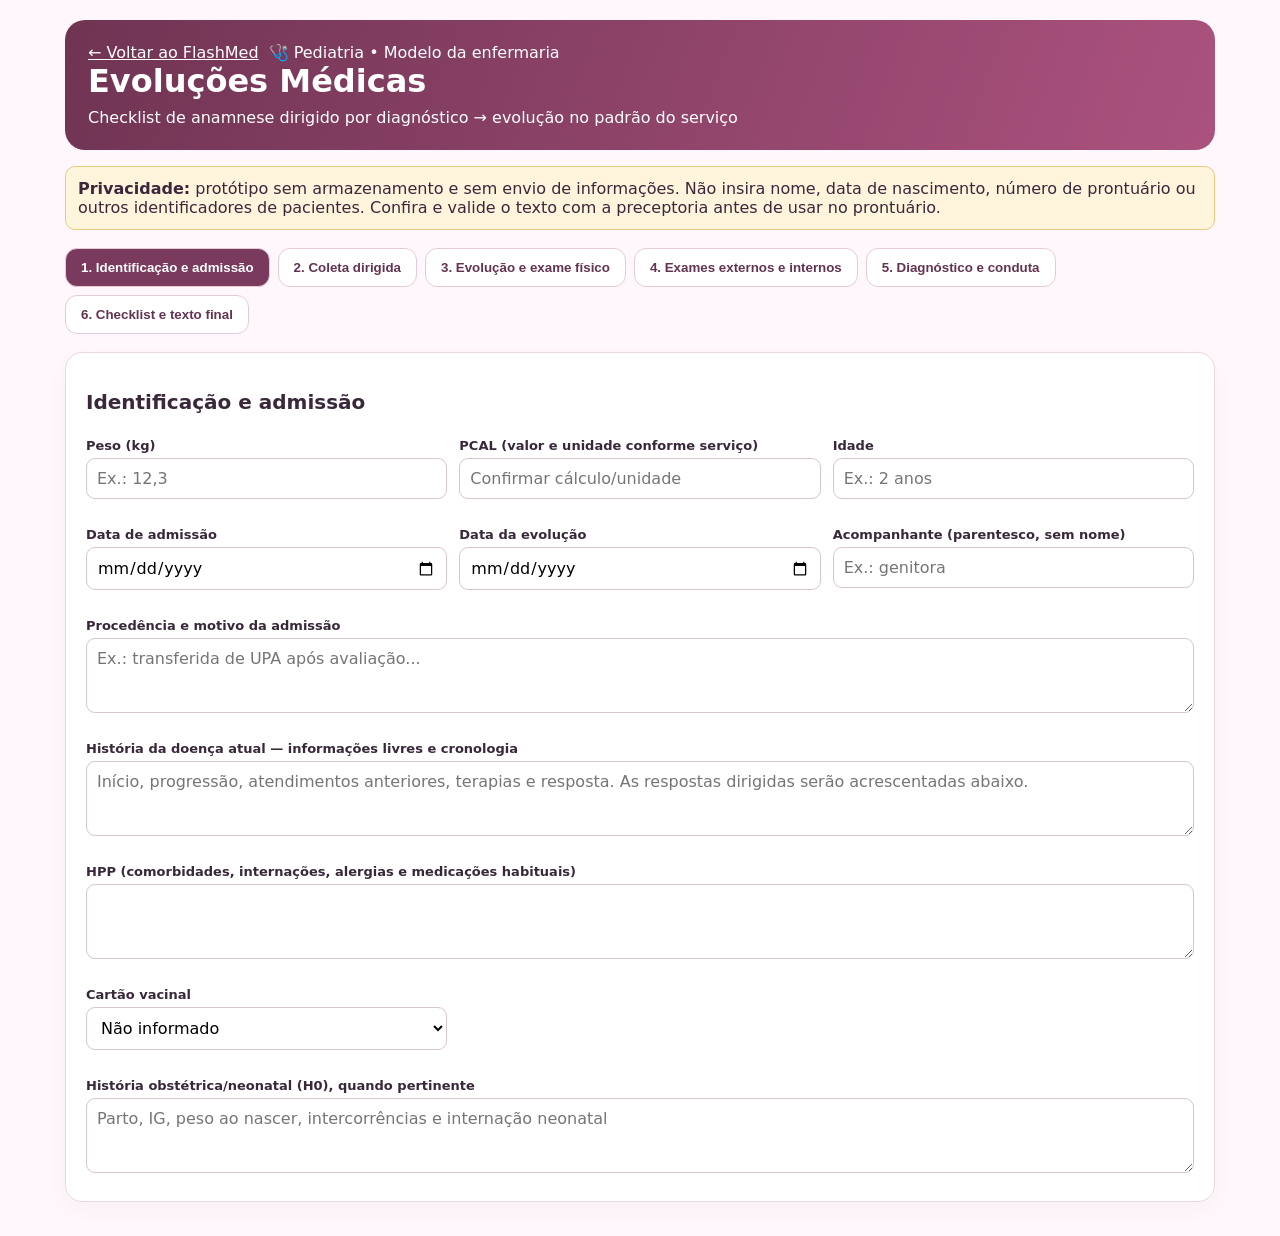
==== evolucoes.html @ e4756eda "feat: pediatric medical evolution form with diagnosis checklists and separate external/internal exam" ====
<!doctype html><html lang="pt-BR"><head><meta charset="utf-8"><meta name="viewport" content="width=device-width,initial-scale=1"><title>FlashMed • Evoluções Médicas</title><style>
:root{font-family:Inter,system-ui,Arial,sans-serif;color:#38283a;background:#fff7fb}*{box-sizing:border-box}body{margin:0}.shell{max-width:1190px;margin:auto;padding:20px}header{background:linear-gradient(110deg,#703453,#ab527e);color:white;padding:23px;border-radius:20px}a{color:inherit}h1{margin:0 0 8px}h2{font-size:20px}.tabs{display:flex;flex-wrap:wrap;gap:8px;margin:18px 0}.tabs button,.btn{border:1px solid #e5cbd8;border-radius:12px;padding:11px 15px;background:white;color:#633451;cursor:pointer;font-weight:700}.tabs .active,.primary{background:#793a5e!important;color:white!important}.panel{background:white;border:1px solid #ead9e1;border-radius:17px;padding:20px;margin:14px 0;box-shadow:0 8px 22px #60325009}.grid{display:grid;grid-template-columns:repeat(3,minmax(0,1fr));gap:12px}.field{display:flex;flex-direction:column;gap:5px;margin:8px 0}label{font-weight:650;font-size:13px}input,select,textarea{width:100%;padding:10px;border:1px solid #d9c5d0;border-radius:9px;background:#fff;font:inherit}textarea{min-height:75px;resize:vertical}.wide{grid-column:1/-1}.question{padding:12px 0;border-bottom:1px solid #f0e3e9}.question strong{display:block;margin-bottom:8px}.options{display:flex;gap:10px;flex-wrap:wrap}.options label{font-weight:450;display:flex;align-items:center;gap:4px}.options input{width:auto}.muted{color:#756773;font-size:13px}.warning{background:#fff5dd;border:1px solid #e9cb80;padding:12px;border-radius:10px}.row{display:flex;gap:10px;flex-wrap:wrap;align-items:center}.exam{border:1px solid #e8d8df;border-radius:12px;padding:12px;margin:12px 0}.check{display:flex;gap:10px;align-items:flex-start;margin:10px 0}.check input{width:auto;margin-top:4px}.output{white-space:pre-wrap;font-family:Arial,sans-serif;line-height:1.65;background:#fff;border:1px solid #ddd;border-radius:12px;padding:22px;font-size:14px}.hide{display:none!important}@media(max-width:750px){.grid{grid-template-columns:1fr}.shell{padding:10px}.panel{padding:14px}}
</style></head><body><div class="shell"><header><div class="row"><a href="./index.html">← Voltar ao FlashMed</a><span>🩺 Pediatria • Modelo da enfermaria</span></div><h1>Evoluções Médicas</h1><div>Checklist de anamnese dirigido por diagnóstico → evolução no padrão do serviço</div></header>
<p class="warning"><b>Privacidade:</b> protótipo sem armazenamento e sem envio de informações. Não insira nome, data de nascimento, número de prontuário ou outros identificadores de pacientes. Confira e valide o texto com a preceptoria antes de usar no prontuário.</p>
<div class="tabs"><button class="active" data-tab="dados">1. Identificação e admissão</button><button data-tab="coleta">2. Coleta dirigida</button><button data-tab="evolucao">3. Evolução e exame físico</button><button data-tab="exames">4. Exames externos e internos</button><button data-tab="plano">5. Diagnóstico e conduta</button><button data-tab="final">6. Checklist e texto final</button></div>
<section id="dados" class="panel"><h2>Identificação e admissão</h2><div class="grid"><div class="field"><label>Peso (kg)</label><input data-f="peso" placeholder="Ex.: 12,3"></div><div class="field"><label>PCAL (valor e unidade conforme serviço)</label><input data-f="pcal" placeholder="Confirmar cálculo/unidade"></div><div class="field"><label>Idade</label><input data-f="idade" placeholder="Ex.: 2 anos"></div><div class="field"><label>Data de admissão</label><input data-f="adm" type="date"></div><div class="field"><label>Data da evolução</label><input data-f="data" type="date"></div><div class="field"><label>Acompanhante (parentesco, sem nome)</label><input data-f="acomp" placeholder="Ex.: genitora"></div><div class="field wide"><label>Procedência e motivo da admissão</label><textarea data-f="procedencia" placeholder="Ex.: transferida de UPA após avaliação..."></textarea></div><div class="field wide"><label>História da doença atual — informações livres e cronologia</label><textarea data-f="hda" placeholder="Início, progressão, atendimentos anteriores, terapias e resposta. As respostas dirigidas serão acrescentadas abaixo."></textarea></div><div class="field wide"><label>HPP (comorbidades, internações, alergias e medicações habituais)</label><textarea data-f="hpp"></textarea></div><div class="field"><label>Cartão vacinal</label><select data-f="cv"><option value="">Não informado</option><option>Completo (cartão conferido)</option><option>Completo (SIC)</option><option>Incompleto (cartão conferido)</option><option>Incompleto (SIC)</option></select></div><div class="field wide"><label>História obstétrica/neonatal (H0), quando pertinente</label><textarea data-f="h0" placeholder="Parto, IG, peso ao nascer, intercorrências e internação neonatal"></textarea></div></div></section>
<section id="coleta" class="panel hide"><h2>Coleta dirigida</h2><div class="field"><label>Quadro principal</label><select id="diagnostico"></select></div><p class="muted">Marque Sim, Não ou Não investigado. Somente respostas verificadas entram na história; itens não investigados aparecem no checklist final.</p><div id="questions"></div><div class="field"><label>Outras perguntas / achados relevantes</label><textarea data-f="outros"></textarea></div></section>
<section id="evolucao" class="panel hide"><h2>Evolução médica do dia</h2><div class="grid"><div class="field wide"><label>Últimas 24 horas (estado geral, febre, sintomas, aceitação alimentar, diurese, dejeções, intercorrências)</label><textarea data-f="ultimas"></textarea></div><div class="field"><label>SpO₂ e suporte de O₂</label><input data-f="spo" placeholder="Ex.: 98% em ar ambiente"></div><div class="field"><label>Temperatura</label><input data-f="temp" placeholder="°C"></div><div class="field"><label>FC</label><input data-f="fc" placeholder="bpm"></div><div class="field"><label>FR</label><input data-f="fr" placeholder="irpm"></div><div class="field"><label>PA (se aferida)</label><input data-f="pa" placeholder="mmHg"></div><div class="field"><label>Dor / escala (se pertinente)</label><input data-f="dor"></div><div class="field wide"><label>GERAL / ECTO</label><textarea data-f="geral"></textarea></div><div class="field wide"><label>NEURO</label><textarea data-f="neuro"></textarea></div><div class="field wide"><label>ACV</label><textarea data-f="acv"></textarea></div><div class="field wide"><label>AR / RESP</label><textarea data-f="ar"></textarea></div><div class="field wide"><label>ABD</label><textarea data-f="abd"></textarea></div><div class="field wide"><label>EXT</label><textarea data-f="ext"></textarea></div><div class="field wide"><label>Exame direcionado adicional (olhos, pele, ORL etc.)</label><textarea data-f="adicional"></textarea></div></div></section>
<section id="exames" class="panel hide"><h2>Exames complementares</h2><p>Registre exames externos e internos separadamente. Cada resultado aparecerá na evolução com origem e data. Use as unidades fornecidas pelo laboratório.</p><div class="row"><button class="btn" onclick="addExam('EXTERNO')">＋ Exame externo</button><button class="btn" onclick="addExam('INTERNO')">＋ Exame interno</button></div><div id="examList"></div></section>
<section id="plano" class="panel hide"><h2>Medicações, hipóteses e conduta</h2><div class="grid"><div class="field wide"><label>Medicações em uso (nome, dose prescrita, unidade, via, DI e dia de tratamento)</label><textarea data-f="meds" placeholder="Uma por linha. Confira as doses com a prescrição e a preceptoria."></textarea></div><div class="field wide"><label>Hipóteses diagnósticas (HD)</label><textarea data-f="hd" placeholder="Uma por linha"></textarea></div><div class="field wide"><label>Conduta discutida e orientada pela preceptoria</label><textarea data-f="conduta" placeholder="Uma conduta por linha. Não registrar como prescrita antes de validar."></textarea></div><div class="field wide"><label>Pendências e pontos para discussão</label><textarea data-f="pendencias"></textarea></div></div></section>
<section id="final" class="panel hide"><h2>Checklist antes de finalizar</h2><div id="checklist"></div><p class="muted">O checklist é de conferência; campos em branco continuam pendentes e não serão preenchidos automaticamente com achados normais.</p><div class="row"><button class="btn primary" onclick="generate()">Gerar evolução</button><button class="btn" onclick="copyOutput()">Copiar texto</button><button class="btn" onclick="window.print()">Imprimir</button><button class="btn" onclick="clearForm()">Limpar formulário</button></div><h2>Texto gerado — ordem da enfermaria</h2><div id="output" class="output">Preencha os campos e clique em “Gerar evolução”.</div></section>
</div><script>
const qs={
'Pneumonia':['Há quantos dias começou o quadro?','Febre: duração, pico, última ocorrência e antitérmicos?','Tosse: seca ou produtiva; piora ou melhora?','Houve taquipneia, dispneia, tiragens, gemência ou cianose?','Houve dor torácica, abdominal ou pleurítica?','Aceitação alimentar e hidratação diminuíram?','Diurese e dejeções estão preservadas?','Recebeu antibiótico anteriormente? Qual, quando e resposta?','Necessitou de oxigênio, internação ou transferência?','História de asma, pneumonia anterior, engasgo ou aspiração?','Há achados ou suspeita de derrame pleural?'],
'Bronquiolite':['Dia de início dos sintomas respiratórios?','Coriza, tosse e febre?','Taquipneia, tiragens, batimento nasal ou gemência?','Apneia ou cianose?','Quantidade de mamadas e aceitação alimentar?','Redução da diurese ou sinais de desidratação?','Prematuridade, cardiopatia ou doença pulmonar prévia?','Necessidade de oxigênio ou suporte ventilatório?'],
'Crise de asma':['Quando começaram dispneia, tosse e sibilância?','Há fala entrecortada, retrações ou dificuldade para alimentar-se?','Qual a frequência de uso de broncodilatador de resgate?','Houve resposta à medicação?','Internações anteriores, UTI ou intubação por asma?','Tratamento controlador e adesão?','Possíveis desencadeantes: infecção, alérgenos, fumaça ou exercício?','Despertares noturnos ou limitação das atividades?'],
'Gastroenterite / desidratação':['Início e frequência das evacuações?','Fezes aquosas, muco ou sangue?','Número e características dos vômitos?','Febre, dor abdominal ou distensão?','Ingestão de líquidos e alimentos?','Última diurese e redução do volume urinário?','Sede, lágrimas, mucosas, olhos e estado geral?','Contato com pessoas doentes, água ou alimentos suspeitos?','Uso recente de antibióticos ou viagem?'],
'Infecção urinária':['Febre sem foco, duração e temperatura máxima?','Disúria, polaciúria, urgência ou dor suprapúbica?','Dor lombar, vômitos ou prostração?','Diurese e aspecto da urina?','Episódios prévios de ITU?','Constipação, disfunção miccional ou malformação urinária?','Antibióticos prévios e urocultura coletada antes do tratamento?'],
'Meningite / suspeita de infecção do SNC':['Febre e tempo de evolução?','Cefaleia, vômitos ou fotofobia?','Rigidez de nuca, irritabilidade ou abaulamento de fontanela?','Convulsões, alteração de consciência ou déficit focal?','Exantema petequial ou púrpura?','Uso de antibióticos antes da avaliação?','Contato epidemiológico e vacinação?'],
'Celulite periorbitária':['Quando começaram hiperemia, edema e secreção?','Acometimento unilateral ou bilateral e progressão?','Febre e repercussão no estado geral?','Dor ocular ou à movimentação dos olhos?','Limitação da motilidade ocular, proptose ou diplopia?','Alteração da acuidade visual?','Sinusite, trauma, picada ou infecção de pele associados?','Antibióticos prévios e resposta?','Exames de imagem e avaliação oftalmológica?'],
'Outro / diagnóstico em investigação':['Início e progressão dos sintomas?','Febre, dor, dispneia, vômitos ou diarreia?','Aceitação alimentar e hidratação?','Diurese e dejeções?','Atendimentos, exames e medicações anteriores?','Sinais de gravidade e sintomas de outros sistemas?']
};
const fields={};let exams=[];const $=id=>document.getElementById(id);document.querySelectorAll('[data-f]').forEach(el=>el.addEventListener('input',()=>fields[el.dataset.f]=el.value));
document.querySelectorAll('[data-tab]').forEach(b=>b.onclick=()=>{document.querySelectorAll('[data-tab]').forEach(x=>x.classList.toggle('active',x===b));document.querySelectorAll('section').forEach(x=>x.classList.toggle('hide',x.id!==b.dataset.tab));if(b.dataset.tab==='final')renderChecklist()});
Object.keys(qs).forEach(d=>{let o=document.createElement('option');o.textContent=d;$('diagnostico').append(o)});$('diagnostico').onchange=renderQuestions;let answers={};function renderQuestions(){let d=$('diagnostico').value;$('questions').innerHTML='';qs[d].forEach((q,i)=>{let k=d+'-'+i,div=document.createElement('div');div.className='question';let title=document.createElement('strong');title.textContent=(i+1)+'. '+q;div.append(title);let opts=document.createElement('div');opts.className='options';['Sim','Não','Não investigado'].forEach(v=>{let lab=document.createElement('label'),radio=document.createElement('input');radio.type='radio';radio.name='q'+i;radio.value=v;radio.checked=(answers[k]?.v||'Não investigado')===v;radio.onchange=()=>answers[k]={v,detail:detail.value};lab.append(radio,document.createTextNode(v));opts.append(lab)});div.append(opts);let detail=document.createElement('textarea');detail.placeholder='Detalhes: duração, valores, datas, intensidade e observações';detail.value=answers[k]?.detail||'';detail.oninput=()=>answers[k]={v:div.querySelector('input:checked')?.value||'Não investigado',detail:detail.value};div.append(detail);$('questions').append(div)})}renderQuestions();
function addExam(origin){let e={origin,date:'',kind:'',result:''};exams.push(e);renderExams()}
function renderExams(){$('examList').innerHTML='';exams.forEach((e,i)=>{let box=document.createElement('div');box.className='exam';box.innerHTML='<b>'+e.origin+'</b><div class="grid"><div class="field"><label>Data</label><input type="date" data-k="date"></div><div class="field"><label>Exame</label><input data-k="kind" placeholder="RX tórax / Hemograma / TC..."></div><div class="field wide"><label>Resultado e unidades</label><textarea data-k="result"></textarea></div></div><button class="btn" data-remove>Excluir este exame</button>';['date','kind','result'].forEach(k=>{let el=box.querySelector('[data-k="'+k+'"]');el.value=e[k];el.oninput=()=>e[k]=el.value});box.querySelector('[data-remove]').onclick=()=>{exams.splice(i,1);renderExams()};$('examList').append(box)})}
const val=k=>(fields[k]||'').trim(),pending=k=>val(k)||'[PENDENTE]',date=s=>s?s.split('-').reverse().join('/'):'[DATA PENDENTE]';
function clinicalAnswers(){let d=$('diagnostico').value;return qs[d].map((q,i)=>{let a=answers[d+'-'+i];if(!a||a.v==='Não investigado')return '';return q+' '+(a.v==='Não'?'Negado.':'Referido.')+(a.detail?' '+a.detail:'')}).filter(Boolean).join(' ')}
function renderChecklist(){let required=[['Peso',val('peso')],['PCAL e unidade conforme serviço',val('pcal')],['Idade',val('idade')],['Admissão',val('adm')],['Cronologia da admissão',val('hda')],['HPP e alergias',val('hpp')],['Cartão vacinal',val('cv')],['Evolução das últimas 24 horas',val('ultimas')],['Saturação',val('spo')],['Frequência cardíaca',val('fc')],['Frequência respiratória',val('fr')],['Temperatura',val('temp')],['Exame físico por sistemas',['geral','neuro','acv','ar','abd','ext'].every(val)],['Exames externos/internos (se houver)',true],['Medicações em uso (se houver)',true],['Hipóteses diagnósticas',val('hd')],['Conduta validada pela preceptoria',val('conduta')],['Perguntas específicas investigadas',qs[$('diagnostico').value].every((q,i)=>answers[$('diagnostico').value+'-'+i]?.v&&answers[$('diagnostico').value+'-'+i].v!=='Não investigado')]];$('checklist').innerHTML='';required.forEach(([name,done])=>{let l=document.createElement('label');l.className='check';let c=document.createElement('input');c.type='checkbox';c.checked=!!done;c.onchange=()=>{};l.append(c,document.createTextNode(name+(done?' ✓':' — conferir')));$('checklist').append(l)})}
function generate(){renderChecklist();let admission=[val('procedencia'),val('hda'),clinicalAnswers(),val('outros')].filter(Boolean).join(' ');let exam=exams.map(e=>(e.kind||'EXAME NÃO INFORMADO')+' '+e.origin+' ('+date(e.date)+'): '+(e.result||'[RESULTADO PENDENTE]')).join('\n');let vitals=['SPO₂: '+pending('spo'),'TEMP: '+pending('temp'),'FC: '+pending('fc'),'FR: '+pending('fr')];if(val('pa'))vitals.push('PA: '+val('pa'));let output='### EVOLUÇÃO MÉDICA - ENFERMARIA PEDIÁTRICA - SUS ###\n\n- PESO: '+pending('peso')+' KG     - PCAL: '+pending('pcal')+'     - IDADE: '+pending('idade')+'     - ADMISSÃO: '+date(val('adm'))+'\n\nADMISSÃO ('+date(val('adm'))+'): '+(admission||'[PENDENTE]')+'\n\nHPP: '+pending('hpp')+'\n\nCARTÃO VACINAL: '+pending('cv')+'\n\nH0: '+(val('h0')||'[NÃO INFORMADA / NÃO PERTINENTE — CONFERIR]')+'\n\nEVOLUÇÃO MÉDICA ('+date(val('data'))+'): '+(val('acomp')?'PACIENTE AVALIADO(A) EM COMPANHIA DE '+val('acomp')+'. ':'')+pending('ultimas')+'\n\nEXAME FÍSICO:\nSSVV: '+vitals.join(' | ')+'\nGERAL: '+pending('geral')+'\nNEURO: '+pending('neuro')+'\nACV: '+pending('acv')+'\nAR: '+pending('ar')+'\nABD: '+pending('abd')+'\nEXT: '+pending('ext')+(val('adicional')?'\nEXAME DIRECIONADO: '+val('adicional'):'')+'\n\nEXAMES COMPLEMENTARES:\n'+(exam||'[SEM EXAMES CADASTRADOS — CONFERIR]')+'\n\nMEDICAÇÕES EM USO:\n'+(val('meds')||'[PENDENTE / NÃO SE APLICA — CONFERIR]')+'\n\nHIPÓTESES DIAGNÓSTICAS:\n'+pending('hd')+'\n\nCONDUTA DISCUTIDA E ORIENTADA PELA PRECEPTORIA:\n'+pending('conduta')+(val('pendencias')?'\n\nPENDÊNCIAS PARA DISCUSSÃO:\n'+val('pendencias'):'');$('output').textContent=output.toUpperCase()}
async function copyOutput(){let t=$('output').textContent;if(!t||t.startsWith('Preencha'))return alert('Gere a evolução primeiro.');try{await navigator.clipboard.writeText(t);alert('Texto copiado.')}catch(e){let x=document.createElement('textarea');x.value=t;document.body.append(x);x.select();document.execCommand('copy');x.remove();alert('Texto copiado.')}}
function clearForm(){if(!confirm('Limpar todos os campos desta evolução?'))return;document.querySelectorAll('[data-f]').forEach(el=>{el.value=''});Object.keys(fields).forEach(k=>delete fields[k]);exams=[];answers={};renderQuestions();renderExams();$('output').textContent='Preencha os campos e clique em “Gerar evolução”.';renderChecklist()}
</script></body></html>
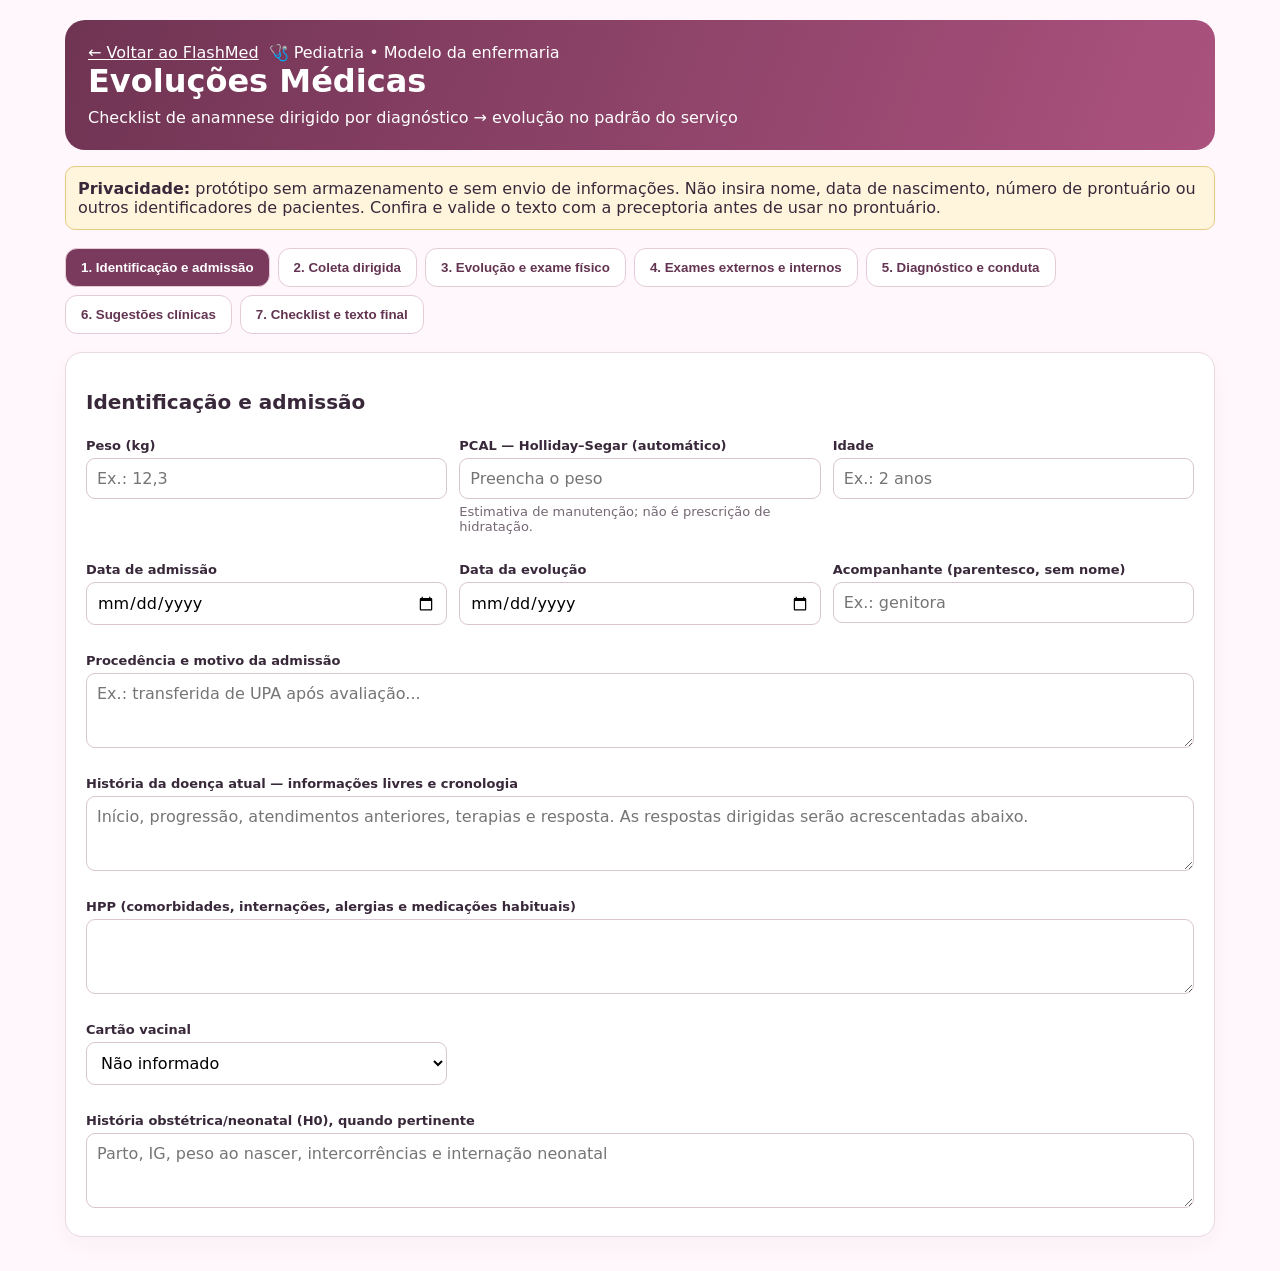
==== commit ba7ceafd: "feat: automatic Holliday-Segar PCAL, vaccine gaps, confirmable normal exam, standard conduct and cli" ====
--- a/evolucoes.html
+++ b/evolucoes.html
@@ -2,13 +2,13 @@
 :root{font-family:Inter,system-ui,Arial,sans-serif;color:#38283a;background:#fff7fb}*{box-sizing:border-box}body{margin:0}.shell{max-width:1190px;margin:auto;padding:20px}header{background:linear-gradient(110deg,#703453,#ab527e);color:white;padding:23px;border-radius:20px}a{color:inherit}h1{margin:0 0 8px}h2{font-size:20px}.tabs{display:flex;flex-wrap:wrap;gap:8px;margin:18px 0}.tabs button,.btn{border:1px solid #e5cbd8;border-radius:12px;padding:11px 15px;background:white;color:#633451;cursor:pointer;font-weight:700}.tabs .active,.primary{background:#793a5e!important;color:white!important}.panel{background:white;border:1px solid #ead9e1;border-radius:17px;padding:20px;margin:14px 0;box-shadow:0 8px 22px #60325009}.grid{display:grid;grid-template-columns:repeat(3,minmax(0,1fr));gap:12px}.field{display:flex;flex-direction:column;gap:5px;margin:8px 0}label{font-weight:650;font-size:13px}input,select,textarea{width:100%;padding:10px;border:1px solid #d9c5d0;border-radius:9px;background:#fff;font:inherit}textarea{min-height:75px;resize:vertical}.wide{grid-column:1/-1}.question{padding:12px 0;border-bottom:1px solid #f0e3e9}.question strong{display:block;margin-bottom:8px}.options{display:flex;gap:10px;flex-wrap:wrap}.options label{font-weight:450;display:flex;align-items:center;gap:4px}.options input{width:auto}.muted{color:#756773;font-size:13px}.warning{background:#fff5dd;border:1px solid #e9cb80;padding:12px;border-radius:10px}.row{display:flex;gap:10px;flex-wrap:wrap;align-items:center}.exam{border:1px solid #e8d8df;border-radius:12px;padding:12px;margin:12px 0}.check{display:flex;gap:10px;align-items:flex-start;margin:10px 0}.check input{width:auto;margin-top:4px}.output{white-space:pre-wrap;font-family:Arial,sans-serif;line-height:1.65;background:#fff;border:1px solid #ddd;border-radius:12px;padding:22px;font-size:14px}.hide{display:none!important}@media(max-width:750px){.grid{grid-template-columns:1fr}.shell{padding:10px}.panel{padding:14px}}
 </style></head><body><div class="shell"><header><div class="row"><a href="./index.html">← Voltar ao FlashMed</a><span>🩺 Pediatria • Modelo da enfermaria</span></div><h1>Evoluções Médicas</h1><div>Checklist de anamnese dirigido por diagnóstico → evolução no padrão do serviço</div></header>
 <p class="warning"><b>Privacidade:</b> protótipo sem armazenamento e sem envio de informações. Não insira nome, data de nascimento, número de prontuário ou outros identificadores de pacientes. Confira e valide o texto com a preceptoria antes de usar no prontuário.</p>
-<div class="tabs"><button class="active" data-tab="dados">1. Identificação e admissão</button><button data-tab="coleta">2. Coleta dirigida</button><button data-tab="evolucao">3. Evolução e exame físico</button><button data-tab="exames">4. Exames externos e internos</button><button data-tab="plano">5. Diagnóstico e conduta</button><button data-tab="final">6. Checklist e texto final</button></div>
-<section id="dados" class="panel"><h2>Identificação e admissão</h2><div class="grid"><div class="field"><label>Peso (kg)</label><input data-f="peso" placeholder="Ex.: 12,3"></div><div class="field"><label>PCAL (valor e unidade conforme serviço)</label><input data-f="pcal" placeholder="Confirmar cálculo/unidade"></div><div class="field"><label>Idade</label><input data-f="idade" placeholder="Ex.: 2 anos"></div><div class="field"><label>Data de admissão</label><input data-f="adm" type="date"></div><div class="field"><label>Data da evolução</label><input data-f="data" type="date"></div><div class="field"><label>Acompanhante (parentesco, sem nome)</label><input data-f="acomp" placeholder="Ex.: genitora"></div><div class="field wide"><label>Procedência e motivo da admissão</label><textarea data-f="procedencia" placeholder="Ex.: transferida de UPA após avaliação..."></textarea></div><div class="field wide"><label>História da doença atual — informações livres e cronologia</label><textarea data-f="hda" placeholder="Início, progressão, atendimentos anteriores, terapias e resposta. As respostas dirigidas serão acrescentadas abaixo."></textarea></div><div class="field wide"><label>HPP (comorbidades, internações, alergias e medicações habituais)</label><textarea data-f="hpp"></textarea></div><div class="field"><label>Cartão vacinal</label><select data-f="cv"><option value="">Não informado</option><option>Completo (cartão conferido)</option><option>Completo (SIC)</option><option>Incompleto (cartão conferido)</option><option>Incompleto (SIC)</option></select></div><div class="field wide"><label>História obstétrica/neonatal (H0), quando pertinente</label><textarea data-f="h0" placeholder="Parto, IG, peso ao nascer, intercorrências e internação neonatal"></textarea></div></div></section>
+<div class="tabs"><button class="active" data-tab="dados">1. Identificação e admissão</button><button data-tab="coleta">2. Coleta dirigida</button><button data-tab="evolucao">3. Evolução e exame físico</button><button data-tab="exames">4. Exames externos e internos</button><button data-tab="plano">5. Diagnóstico e conduta</button><button data-tab="sugestoes">6. Sugestões clínicas</button><button data-tab="final">7. Checklist e texto final</button></div>
+<section id="dados" class="panel"><h2>Identificação e admissão</h2><div class="grid"><div class="field"><label>Peso (kg)</label><input data-f="peso" placeholder="Ex.: 12,3"></div><div class="field"><label>PCAL — Holliday–Segar (automático)</label><input id="pcalAuto" readonly placeholder="Preencha o peso"><small id="pcalDetails" class="muted">Estimativa de manutenção; não é prescrição de hidratação.</small></div><div class="field"><label>Idade</label><input data-f="idade" placeholder="Ex.: 2 anos"></div><div class="field"><label>Data de admissão</label><input data-f="adm" type="date"></div><div class="field"><label>Data da evolução</label><input data-f="data" type="date"></div><div class="field"><label>Acompanhante (parentesco, sem nome)</label><input data-f="acomp" placeholder="Ex.: genitora"></div><div class="field wide"><label>Procedência e motivo da admissão</label><textarea data-f="procedencia" placeholder="Ex.: transferida de UPA após avaliação..."></textarea></div><div class="field wide"><label>História da doença atual — informações livres e cronologia</label><textarea data-f="hda" placeholder="Início, progressão, atendimentos anteriores, terapias e resposta. As respostas dirigidas serão acrescentadas abaixo."></textarea></div><div class="field wide"><label>HPP (comorbidades, internações, alergias e medicações habituais)</label><textarea data-f="hpp"></textarea></div><div class="field"><label>Cartão vacinal</label><select data-f="cv" id="cvSelect"><option value="">Não informado</option><option>Completo (cartão conferido)</option><option>Completo (SIC)</option><option>Incompleto (cartão conferido)</option><option>Incompleto (SIC)</option></select></div><div class="field hide" id="cvMissingWrap"><label>Quais vacinas ou doses estão pendentes?</label><textarea data-f="cvMissing" placeholder="Ex.: influenza, COVID-19; conferir cartão"></textarea></div><div class="field wide"><label>História obstétrica/neonatal (H0), quando pertinente</label><textarea data-f="h0" placeholder="Parto, IG, peso ao nascer, intercorrências e internação neonatal"></textarea></div></div></section>
 <section id="coleta" class="panel hide"><h2>Coleta dirigida</h2><div class="field"><label>Quadro principal</label><select id="diagnostico"></select></div><p class="muted">Marque Sim, Não ou Não investigado. Somente respostas verificadas entram na história; itens não investigados aparecem no checklist final.</p><div id="questions"></div><div class="field"><label>Outras perguntas / achados relevantes</label><textarea data-f="outros"></textarea></div></section>
-<section id="evolucao" class="panel hide"><h2>Evolução médica do dia</h2><div class="grid"><div class="field wide"><label>Últimas 24 horas (estado geral, febre, sintomas, aceitação alimentar, diurese, dejeções, intercorrências)</label><textarea data-f="ultimas"></textarea></div><div class="field"><label>SpO₂ e suporte de O₂</label><input data-f="spo" placeholder="Ex.: 98% em ar ambiente"></div><div class="field"><label>Temperatura</label><input data-f="temp" placeholder="°C"></div><div class="field"><label>FC</label><input data-f="fc" placeholder="bpm"></div><div class="field"><label>FR</label><input data-f="fr" placeholder="irpm"></div><div class="field"><label>PA (se aferida)</label><input data-f="pa" placeholder="mmHg"></div><div class="field"><label>Dor / escala (se pertinente)</label><input data-f="dor"></div><div class="field wide"><label>GERAL / ECTO</label><textarea data-f="geral"></textarea></div><div class="field wide"><label>NEURO</label><textarea data-f="neuro"></textarea></div><div class="field wide"><label>ACV</label><textarea data-f="acv"></textarea></div><div class="field wide"><label>AR / RESP</label><textarea data-f="ar"></textarea></div><div class="field wide"><label>ABD</label><textarea data-f="abd"></textarea></div><div class="field wide"><label>EXT</label><textarea data-f="ext"></textarea></div><div class="field wide"><label>Exame direcionado adicional (olhos, pele, ORL etc.)</label><textarea data-f="adicional"></textarea></div></div></section>
+<section id="evolucao" class="panel hide"><h2>Evolução médica do dia</h2><div class="grid"><div class="field wide"><label>Últimas 24 horas (estado geral, febre, sintomas, aceitação alimentar, diurese, dejeções, intercorrências)</label><textarea data-f="ultimas"></textarea></div><div class="field"><label>SpO₂ e suporte de O₂</label><input data-f="spo" placeholder="Ex.: 98% em ar ambiente"></div><div class="field"><label>Temperatura</label><input data-f="temp" placeholder="°C"></div><div class="field"><label>FC</label><input data-f="fc" placeholder="bpm"></div><div class="field"><label>FR</label><input data-f="fr" placeholder="irpm"></div><div class="field"><label>PA (se aferida)</label><input data-f="pa" placeholder="mmHg"></div><div class="field"><label>Dor / escala (se pertinente)</label><input data-f="dor"></div><div class="field wide"><label><input type="checkbox" id="examConfirmed" style="width:auto"> Confirmei pessoalmente o exame físico registrado abaixo</label><small class="muted">Os sistemas aparecem como “sem alterações” para facilitar o preenchimento, mas só entram como normais no texto após sua confirmação. Se não examinou, selecione “Não avaliado”.</small></div><div id="physicalSystems" class="wide"></div><div class="field wide"><label>Exame direcionado adicional (olhos, pele, ORL etc.)</label><textarea data-f="adicional"></textarea></div></div></section>
 <section id="exames" class="panel hide"><h2>Exames complementares</h2><p>Registre exames externos e internos separadamente. Cada resultado aparecerá na evolução com origem e data. Use as unidades fornecidas pelo laboratório.</p><div class="row"><button class="btn" onclick="addExam('EXTERNO')">＋ Exame externo</button><button class="btn" onclick="addExam('INTERNO')">＋ Exame interno</button></div><div id="examList"></div></section>
-<section id="plano" class="panel hide"><h2>Medicações, hipóteses e conduta</h2><div class="grid"><div class="field wide"><label>Medicações em uso (nome, dose prescrita, unidade, via, DI e dia de tratamento)</label><textarea data-f="meds" placeholder="Uma por linha. Confira as doses com a prescrição e a preceptoria."></textarea></div><div class="field wide"><label>Hipóteses diagnósticas (HD)</label><textarea data-f="hd" placeholder="Uma por linha"></textarea></div><div class="field wide"><label>Conduta discutida e orientada pela preceptoria</label><textarea data-f="conduta" placeholder="Uma conduta por linha. Não registrar como prescrita antes de validar."></textarea></div><div class="field wide"><label>Pendências e pontos para discussão</label><textarea data-f="pendencias"></textarea></div></div></section>
-<section id="final" class="panel hide"><h2>Checklist antes de finalizar</h2><div id="checklist"></div><p class="muted">O checklist é de conferência; campos em branco continuam pendentes e não serão preenchidos automaticamente com achados normais.</p><div class="row"><button class="btn primary" onclick="generate()">Gerar evolução</button><button class="btn" onclick="copyOutput()">Copiar texto</button><button class="btn" onclick="window.print()">Imprimir</button><button class="btn" onclick="clearForm()">Limpar formulário</button></div><h2>Texto gerado — ordem da enfermaria</h2><div id="output" class="output">Preencha os campos e clique em “Gerar evolução”.</div></section>
+<section id="plano" class="panel hide"><h2>Medicações, hipóteses e conduta</h2><div class="grid"><div class="field wide"><label>Medicações em uso (nome, dose prescrita, unidade, via, DI e dia de tratamento)</label><textarea data-f="meds" placeholder="Uma por linha. Confira as doses com a prescrição e a preceptoria."></textarea></div><div class="field wide"><label>Hipóteses diagnósticas (HD)</label><textarea data-f="hd" placeholder="Uma por linha"></textarea></div><div class="field wide"><label>Condutas-padrão do registro (marque somente o que foi realizado/orientado)</label><div id="standardConduct"></div></div><div class="field wide"><label>Conduta adicional discutida e orientada pela preceptoria</label><textarea data-f="conduta" placeholder="Ex.: manter ceftriaxona D2; solicitar hemograma de controle... Uma por linha."></textarea></div><div class="field wide"><label>Pendências e pontos para discussão</label><textarea data-f="pendencias"></textarea></div></div></section>
+<section id="sugestoes" class="panel hide"><h2>Hipóteses e condutas para discussão</h2><p class="warning">Apoio ao raciocínio, não diagnóstico automático nem prescrição. Verifique sinais de gravidade, idade, exames, alergias e protocolo local. Não transfira sugestões diretamente para a evolução sem validação.</p><div id="suggestions"></div></section><section id="final" class="panel hide"><h2>Checklist antes de finalizar</h2><div id="checklist"></div><p class="muted">O checklist é de conferência; campos em branco continuam pendentes e não serão preenchidos automaticamente com achados normais.</p><div class="row"><button class="btn primary" onclick="generate()">Gerar evolução</button><button class="btn" onclick="copyOutput()">Copiar texto</button><button class="btn" onclick="window.print()">Imprimir</button><button class="btn" onclick="clearForm()">Limpar formulário</button></div><h2>Texto gerado — ordem da enfermaria</h2><div id="output" class="output">Preencha os campos e clique em “Gerar evolução”.</div></section>
 </div><script>
 const qs={
 'Pneumonia':['Há quantos dias começou o quadro?','Febre: duração, pico, última ocorrência e antitérmicos?','Tosse: seca ou produtiva; piora ou melhora?','Houve taquipneia, dispneia, tiragens, gemência ou cianose?','Houve dor torácica, abdominal ou pleurítica?','Aceitação alimentar e hidratação diminuíram?','Diurese e dejeções estão preservadas?','Recebeu antibiótico anteriormente? Qual, quando e resposta?','Necessitou de oxigênio, internação ou transferência?','História de asma, pneumonia anterior, engasgo ou aspiração?','Há achados ou suspeita de derrame pleural?'],
@@ -20,15 +20,40 @@
 'Celulite periorbitária':['Quando começaram hiperemia, edema e secreção?','Acometimento unilateral ou bilateral e progressão?','Febre e repercussão no estado geral?','Dor ocular ou à movimentação dos olhos?','Limitação da motilidade ocular, proptose ou diplopia?','Alteração da acuidade visual?','Sinusite, trauma, picada ou infecção de pele associados?','Antibióticos prévios e resposta?','Exames de imagem e avaliação oftalmológica?'],
 'Outro / diagnóstico em investigação':['Início e progressão dos sintomas?','Febre, dor, dispneia, vômitos ou diarreia?','Aceitação alimentar e hidratação?','Diurese e dejeções?','Atendimentos, exames e medicações anteriores?','Sinais de gravidade e sintomas de outros sistemas?']
 };
-const fields={};let exams=[];const $=id=>document.getElementById(id);document.querySelectorAll('[data-f]').forEach(el=>el.addEventListener('input',()=>fields[el.dataset.f]=el.value));
-document.querySelectorAll('[data-tab]').forEach(b=>b.onclick=()=>{document.querySelectorAll('[data-tab]').forEach(x=>x.classList.toggle('active',x===b));document.querySelectorAll('section').forEach(x=>x.classList.toggle('hide',x.id!==b.dataset.tab));if(b.dataset.tab==='final')renderChecklist()});
-Object.keys(qs).forEach(d=>{let o=document.createElement('option');o.textContent=d;$('diagnostico').append(o)});$('diagnostico').onchange=renderQuestions;let answers={};function renderQuestions(){let d=$('diagnostico').value;$('questions').innerHTML='';qs[d].forEach((q,i)=>{let k=d+'-'+i,div=document.createElement('div');div.className='question';let title=document.createElement('strong');title.textContent=(i+1)+'. '+q;div.append(title);let opts=document.createElement('div');opts.className='options';['Sim','Não','Não investigado'].forEach(v=>{let lab=document.createElement('label'),radio=document.createElement('input');radio.type='radio';radio.name='q'+i;radio.value=v;radio.checked=(answers[k]?.v||'Não investigado')===v;radio.onchange=()=>answers[k]={v,detail:detail.value};lab.append(radio,document.createTextNode(v));opts.append(lab)});div.append(opts);let detail=document.createElement('textarea');detail.placeholder='Detalhes: duração, valores, datas, intensidade e observações';detail.value=answers[k]?.detail||'';detail.oninput=()=>answers[k]={v:div.querySelector('input:checked')?.value||'Não investigado',detail:detail.value};div.append(detail);$('questions').append(div)})}renderQuestions();
+const fields={};let exams=[];const $=id=>document.getElementById(id);document.querySelectorAll('[data-f]').forEach(el=>el.addEventListener('input',()=>{fields[el.dataset.f]=el.value;if(el.dataset.f==='peso')updatePcal();if(el.dataset.f==='cv')updateVaccines()}));
+document.querySelectorAll('[data-tab]').forEach(b=>b.onclick=()=>{document.querySelectorAll('[data-tab]').forEach(x=>x.classList.toggle('active',x===b));document.querySelectorAll('section').forEach(x=>x.classList.toggle('hide',x.id!==b.dataset.tab));if(b.dataset.tab==='final')renderChecklist();if(b.dataset.tab==='sugestoes')renderSuggestions()});
+Object.keys(qs).forEach(d=>{let o=document.createElement('option');o.textContent=d;$('diagnostico').append(o)});$('diagnostico').onchange=()=>{renderQuestions();renderSuggestions()};let answers={};function renderQuestions(){let d=$('diagnostico').value;$('questions').innerHTML='';qs[d].forEach((q,i)=>{let k=d+'-'+i,div=document.createElement('div');div.className='question';let title=document.createElement('strong');title.textContent=(i+1)+'. '+q;div.append(title);let opts=document.createElement('div');opts.className='options';['Sim','Não','Não investigado'].forEach(v=>{let lab=document.createElement('label'),radio=document.createElement('input');radio.type='radio';radio.name='q'+i;radio.value=v;radio.checked=(answers[k]?.v||'Não investigado')===v;radio.onchange=()=>answers[k]={v,detail:detail.value};lab.append(radio,document.createTextNode(v));opts.append(lab)});div.append(opts);let detail=document.createElement('textarea');detail.placeholder='Detalhes: duração, valores, datas, intensidade e observações';detail.value=answers[k]?.detail||'';detail.oninput=()=>answers[k]={v:div.querySelector('input:checked')?.value||'Não investigado',detail:detail.value};div.append(detail);$('questions').append(div)})}renderQuestions();
 function addExam(origin){let e={origin,date:'',kind:'',result:''};exams.push(e);renderExams()}
 function renderExams(){$('examList').innerHTML='';exams.forEach((e,i)=>{let box=document.createElement('div');box.className='exam';box.innerHTML='<b>'+e.origin+'</b><div class="grid"><div class="field"><label>Data</label><input type="date" data-k="date"></div><div class="field"><label>Exame</label><input data-k="kind" placeholder="RX tórax / Hemograma / TC..."></div><div class="field wide"><label>Resultado e unidades</label><textarea data-k="result"></textarea></div></div><button class="btn" data-remove>Excluir este exame</button>';['date','kind','result'].forEach(k=>{let el=box.querySelector('[data-k="'+k+'"]');el.value=e[k];el.oninput=()=>e[k]=el.value});box.querySelector('[data-remove]').onclick=()=>{exams.splice(i,1);renderExams()};$('examList').append(box)})}
 const val=k=>(fields[k]||'').trim(),pending=k=>val(k)||'[PENDENTE]',date=s=>s?s.split('-').reverse().join('/'):'[DATA PENDENTE]';
+function updatePcal(){const w=Number(val('peso').replace(',','.'));let box=$('pcalAuto'),detail=$('pcalDetails');if(!Number.isFinite(w)||w<=0){box.value='';detail.textContent='Informe o peso em kg.';return}let total=100*Math.min(w,10)+50*Math.max(0,Math.min(w-10,10))+20*Math.max(0,w-20);fields.pcal=total.toLocaleString('pt-BR',{maximumFractionDigits:1})+' kcal/dia';box.value=fields.pcal;detail.textContent='Manutenção estimada: '+total.toLocaleString('pt-BR',{maximumFractionDigits:1})+' mL/dia ('+(total/24).toLocaleString('pt-BR',{maximumFractionDigits:1})+' mL/h). Fórmula não aplicável automaticamente a neonatos ou situações que exigem ajuste.'}
+function updateVaccines(){$('cvMissingWrap').classList.toggle('hide',!val('cv').startsWith('Incompleto'))}
+const physical={
+geral:['BEG, ATIVA, RESPONSIVA, CORADA, HIDRATADA, ANICTÉRICA, ACIANÓTICA, EUPNEICA','ECTO / GERAL'],
+neuro:['CONSCIENTE, ALERTA, ATIVA E RESPONSIVA, SEM DÉFICITS FOCAIS APARENTES','NEURO'],
+acv:['BRNF EM 2T, RR, SEM SOPROS','ACV'],
+ar:['MV PRESENTE BILATERALMENTE, SEM RUÍDOS ADVENTÍCIOS, SEM SINAIS DE DESCONFORTO RESPIRATÓRIO','AR'],
+abd:['PLANO, FLÁCIDO, DEPRESSÍVEL, INDOLOR À PALPAÇÃO, RHA+, SEM MASSAS OU VISCEROMEGALIAS PALPÁVEIS','ABD'],
+ext:['AQUECIDAS, BEM PERFUNDIDAS, TEC <2S, PULSOS PALPÁVEIS E SIMÉTRICOS, SEM EDEMA','EXT']
+};const physicalState={};Object.keys(physical).forEach(k=>physicalState[k]={status:'normal',detail:''});
+function renderPhysical(){let root=$('physicalSystems');root.innerHTML='';for(const [k,[normal,title]] of Object.entries(physical)){let box=document.createElement('div');box.className='question';let heading=document.createElement('strong');heading.textContent=title;box.append(heading);let sel=document.createElement('select');[['normal','Sem alterações'],['alterado','Alterado'],['nao','Não avaliado']].forEach(([v,t])=>{let o=document.createElement('option');o.value=v;o.textContent=t;sel.append(o)});sel.value=physicalState[k].status;let detail=document.createElement('textarea');detail.placeholder='Descreva as alterações encontradas';detail.value=physicalState[k].detail;detail.classList.toggle('hide',sel.value!=='alterado');sel.onchange=()=>{physicalState[k].status=sel.value;detail.classList.toggle('hide',sel.value!=='alterado');$('examConfirmed').checked=false};detail.oninput=()=>physicalState[k].detail=detail.value;box.append(sel,detail);root.append(box)}}renderPhysical();
+const conductOptions=['MANTENHO DIETA CONFORME ACEITAÇÃO E FAIXA ETÁRIA','MANTENHO MEDICAÇÕES CONFORME PRESCRIÇÃO VALIDADA','MANTENHO LAVAGEM NASAL, SE INDICADA','SOLICITO EXAMES DE CONTROLE, SE INDICADOS','RESPONSÁVEL CIENTE DO QUADRO E DAS CONDUTAS','COMUNICAR INTERCORRÊNCIAS AO MÉDICO PLANTONISTA'];const selectedConduct=new Set();
+function renderConduct(){let box=$('standardConduct');box.innerHTML='';conductOptions.forEach(x=>{let l=document.createElement('label');l.className='check';let c=document.createElement('input');c.type='checkbox';c.checked=selectedConduct.has(x);c.onchange=()=>c.checked?selectedConduct.add(x):selectedConduct.delete(x);l.append(c,document.createTextNode(x));box.append(l)})}renderConduct();
+const suggestionData={
+'Pneumonia':{hd:['Pneumonia adquirida na comunidade','Se dor pleurítica, febre persistente ou assimetria importante: avaliar derrame parapneumônico','Considerar outras causas de tosse e febre conforme idade e evolução'],plan:['Avaliar esforço respiratório, frequência respiratória e SpO₂','Verificar hidratação e tolerância à via oral','Rever imagem e exames já disponíveis; investigar complicações se evolução desfavorável','Discutir necessidade, escolha, via e duração de antibiótico conforme gravidade e protocolo local']},
+'Bronquiolite':{hd:['Bronquiolite viral','Avaliar desidratação, apneia ou insuficiência respiratória conforme sinais clínicos'],plan:['Monitorar esforço respiratório, oxigenação, alimentação e diurese','Discutir suporte de oxigênio e hidratação conforme gravidade','Evitar exames e medicações sem indicação clínica específica']},
+'Crise de asma':{hd:['Exacerbação de asma','Considerar pneumonia, corpo estranho e anafilaxia se apresentação atípica'],plan:['Classificar gravidade por sinais clínicos, SpO₂ e resposta ao tratamento','Discutir broncodilatador e corticosteroide conforme protocolo local','Reavaliar resposta e revisar técnica inalatória e plano de alta']},
+'Gastroenterite / desidratação':{hd:['Gastroenterite aguda','Desidratação: graduar clinicamente','Considerar disenteria ou outra causa de abdome agudo se sinais de alerta'],plan:['Avaliar estado de hidratação, perfusão e diurese','Priorizar reidratação oral quando apropriada; discutir via intravenosa se indicação','Registrar perdas e reavaliar sinais de gravidade']},
+'Infecção urinária':{hd:['Infecção do trato urinário','Considerar pielonefrite quando febre e sintomas sistêmicos'],plan:['Revisar método de coleta e resultados de urina/urocultura','Discutir antibioticoterapia guiada por idade, gravidade e culturas','Avaliar indicação de imagem conforme idade e recorrência']},
+'Meningite / suspeita de infecção do SNC':{hd:['Meningite / meningoencefalite a esclarecer','Considerar sepse e outras causas de alteração neurológica'],plan:['Reconhecer imediatamente sinais de gravidade e instabilidade','Discutir antimicrobianos e investigação urgentes com preceptoria; não atrasar tratamento quando indicado','Avaliar segurança e indicação de punção lombar conforme exame clínico']},
+'Celulite periorbitária':{hd:['Celulite pré-septal/periorbitária','Excluir acometimento orbitário se proptose, limitação ocular, dor à movimentação ou alteração visual'],plan:['Documentar acuidade visual e motilidade ocular quando possível','Avaliar necessidade de imagem e oftalmologia se sinais orbitários','Discutir antibiótico e reavaliação seriada conforme gravidade']},
+'Outro / diagnóstico em investigação':{hd:['Organizar problemas ativos e diagnósticos diferenciais por sinais e sintomas'],plan:['Rever sinais de gravidade, hidratação, alimentação e eliminações','Identificar exames e dados faltantes','Discutir investigação e tratamento individualizados com preceptoria']}
+};
+function renderSuggestions(){let data=suggestionData[$('diagnostico').value];let box=$('suggestions');box.innerHTML='';for(const [label,arr] of [['Hipóteses para considerar',data.hd],['Pontos de conduta para discutir',data.plan]]){let h=document.createElement('h3');h.textContent=label;box.append(h);arr.forEach(x=>{let p=document.createElement('p');p.textContent='• '+x;box.append(p)})}let a=document.createElement('a');a.href='https://www.nice.org.uk/guidance';a.target='_blank';a.rel='noopener noreferrer';a.textContent='Consultar diretrizes NICE e protocolo do serviço';box.append(a)}renderSuggestions();
 function clinicalAnswers(){let d=$('diagnostico').value;return qs[d].map((q,i)=>{let a=answers[d+'-'+i];if(!a||a.v==='Não investigado')return '';return q+' '+(a.v==='Não'?'Negado.':'Referido.')+(a.detail?' '+a.detail:'')}).filter(Boolean).join(' ')}
-function renderChecklist(){let required=[['Peso',val('peso')],['PCAL e unidade conforme serviço',val('pcal')],['Idade',val('idade')],['Admissão',val('adm')],['Cronologia da admissão',val('hda')],['HPP e alergias',val('hpp')],['Cartão vacinal',val('cv')],['Evolução das últimas 24 horas',val('ultimas')],['Saturação',val('spo')],['Frequência cardíaca',val('fc')],['Frequência respiratória',val('fr')],['Temperatura',val('temp')],['Exame físico por sistemas',['geral','neuro','acv','ar','abd','ext'].every(val)],['Exames externos/internos (se houver)',true],['Medicações em uso (se houver)',true],['Hipóteses diagnósticas',val('hd')],['Conduta validada pela preceptoria',val('conduta')],['Perguntas específicas investigadas',qs[$('diagnostico').value].every((q,i)=>answers[$('diagnostico').value+'-'+i]?.v&&answers[$('diagnostico').value+'-'+i].v!=='Não investigado')]];$('checklist').innerHTML='';required.forEach(([name,done])=>{let l=document.createElement('label');l.className='check';let c=document.createElement('input');c.type='checkbox';c.checked=!!done;c.onchange=()=>{};l.append(c,document.createTextNode(name+(done?' ✓':' — conferir')));$('checklist').append(l)})}
-function generate(){renderChecklist();let admission=[val('procedencia'),val('hda'),clinicalAnswers(),val('outros')].filter(Boolean).join(' ');let exam=exams.map(e=>(e.kind||'EXAME NÃO INFORMADO')+' '+e.origin+' ('+date(e.date)+'): '+(e.result||'[RESULTADO PENDENTE]')).join('\n');let vitals=['SPO₂: '+pending('spo'),'TEMP: '+pending('temp'),'FC: '+pending('fc'),'FR: '+pending('fr')];if(val('pa'))vitals.push('PA: '+val('pa'));let output='### EVOLUÇÃO MÉDICA - ENFERMARIA PEDIÁTRICA - SUS ###\n\n- PESO: '+pending('peso')+' KG     - PCAL: '+pending('pcal')+'     - IDADE: '+pending('idade')+'     - ADMISSÃO: '+date(val('adm'))+'\n\nADMISSÃO ('+date(val('adm'))+'): '+(admission||'[PENDENTE]')+'\n\nHPP: '+pending('hpp')+'\n\nCARTÃO VACINAL: '+pending('cv')+'\n\nH0: '+(val('h0')||'[NÃO INFORMADA / NÃO PERTINENTE — CONFERIR]')+'\n\nEVOLUÇÃO MÉDICA ('+date(val('data'))+'): '+(val('acomp')?'PACIENTE AVALIADO(A) EM COMPANHIA DE '+val('acomp')+'. ':'')+pending('ultimas')+'\n\nEXAME FÍSICO:\nSSVV: '+vitals.join(' | ')+'\nGERAL: '+pending('geral')+'\nNEURO: '+pending('neuro')+'\nACV: '+pending('acv')+'\nAR: '+pending('ar')+'\nABD: '+pending('abd')+'\nEXT: '+pending('ext')+(val('adicional')?'\nEXAME DIRECIONADO: '+val('adicional'):'')+'\n\nEXAMES COMPLEMENTARES:\n'+(exam||'[SEM EXAMES CADASTRADOS — CONFERIR]')+'\n\nMEDICAÇÕES EM USO:\n'+(val('meds')||'[PENDENTE / NÃO SE APLICA — CONFERIR]')+'\n\nHIPÓTESES DIAGNÓSTICAS:\n'+pending('hd')+'\n\nCONDUTA DISCUTIDA E ORIENTADA PELA PRECEPTORIA:\n'+pending('conduta')+(val('pendencias')?'\n\nPENDÊNCIAS PARA DISCUSSÃO:\n'+val('pendencias'):'');$('output').textContent=output.toUpperCase()}
+function renderChecklist(){let required=[['Peso',val('peso')],['PCAL calculado automaticamente',val('pcal')],['Idade',val('idade')],['Admissão',val('adm')],['Cronologia da admissão',val('hda')],['HPP e alergias',val('hpp')],['Cartão vacinal e pendências',val('cv')&&(!val('cv').startsWith('Incompleto')||val('cvMissing'))],['Evolução das últimas 24 horas',val('ultimas')],['Saturação',val('spo')],['Frequência cardíaca',val('fc')],['Frequência respiratória',val('fr')],['Temperatura',val('temp')],['Exame físico conferido e alterações descritas',$('examConfirmed').checked&&Object.values(physicalState).every(x=>x.status!=='alterado'||x.detail.trim())],['Exames externos/internos (se houver)',true],['Medicações em uso (se houver)',true],['Hipóteses diagnósticas',val('hd')],['Conduta validada pela preceptoria',val('conduta')||selectedConduct.size],['Perguntas específicas investigadas',qs[$('diagnostico').value].every((q,i)=>answers[$('diagnostico').value+'-'+i]?.v&&answers[$('diagnostico').value+'-'+i].v!=='Não investigado')]];$('checklist').innerHTML='';required.forEach(([name,done])=>{let l=document.createElement('label');l.className='check';let c=document.createElement('input');c.type='checkbox';c.checked=!!done;c.onchange=()=>{};l.append(c,document.createTextNode(name+(done?' ✓':' — conferir')));$('checklist').append(l)})}
+function physicalText(k){let x=physicalState[k];if(x.status==='nao')return 'NÃO AVALIADO';if(x.status==='alterado')return x.detail.trim()||'[ALTERAÇÃO PENDENTE]';return $('examConfirmed').checked?physical[k][0]:'[EXAME NÃO CONFIRMADO — NÃO REGISTRAR COMO NORMAL]'}
+function generate(){renderChecklist();let admission=[val('procedencia'),val('hda'),clinicalAnswers(),val('outros')].filter(Boolean).join(' ');let exam=exams.map(e=>(e.kind||'EXAME NÃO INFORMADO')+' '+e.origin+' ('+date(e.date)+'): '+(e.result||'[RESULTADO PENDENTE]')).join('\n');let vitals=['SPO₂: '+pending('spo'),'TEMP: '+pending('temp'),'FC: '+pending('fc'),'FR: '+pending('fr')];if(val('pa'))vitals.push('PA: '+val('pa'));let output='### EVOLUÇÃO MÉDICA - ENFERMARIA PEDIÁTRICA - SUS ###\n\n- PESO: '+pending('peso')+' KG     - PCAL: '+pending('pcal')+'     - IDADE: '+pending('idade')+'     - ADMISSÃO: '+date(val('adm'))+'\n\nADMISSÃO ('+date(val('adm'))+'): '+(admission||'[PENDENTE]')+'\n\nHPP: '+pending('hpp')+'\n\nCARTÃO VACINAL: '+pending('cv')+(val('cv').startsWith('Incompleto')?' — PENDENTES: '+pending('cvMissing'):'')+'\n\nH0: '+(val('h0')||'[NÃO INFORMADA / NÃO PERTINENTE — CONFERIR]')+'\n\nEVOLUÇÃO MÉDICA ('+date(val('data'))+'): '+(val('acomp')?'PACIENTE AVALIADO(A) EM COMPANHIA DE '+val('acomp')+'. ':'')+pending('ultimas')+'\n\nEXAME FÍSICO:\nSSVV: '+vitals.join(' | ')+'\nGERAL: '+physicalText('geral')+'\nNEURO: '+physicalText('neuro')+'\nACV: '+physicalText('acv')+'\nAR: '+physicalText('ar')+'\nABD: '+physicalText('abd')+'\nEXT: '+physicalText('ext')+(val('adicional')?'\nEXAME DIRECIONADO: '+val('adicional'):'')+'\n\nEXAMES COMPLEMENTARES:\n'+(exam||'[SEM EXAMES CADASTRADOS — CONFERIR]')+'\n\nMEDICAÇÕES EM USO:\n'+(val('meds')||'[PENDENTE / NÃO SE APLICA — CONFERIR]')+'\n\nHIPÓTESES DIAGNÓSTICAS:\n'+pending('hd')+'\n\nCONDUTA DISCUTIDA E ORIENTADA PELA PRECEPTORIA:\n'+([...[...selectedConduct],val('conduta')].filter(Boolean).join('\n')||'[PENDENTE]')+(val('pendencias')?'\n\nPENDÊNCIAS PARA DISCUSSÃO:\n'+val('pendencias'):'');$('output').textContent=output.toUpperCase()}
 async function copyOutput(){let t=$('output').textContent;if(!t||t.startsWith('Preencha'))return alert('Gere a evolução primeiro.');try{await navigator.clipboard.writeText(t);alert('Texto copiado.')}catch(e){let x=document.createElement('textarea');x.value=t;document.body.append(x);x.select();document.execCommand('copy');x.remove();alert('Texto copiado.')}}
-function clearForm(){if(!confirm('Limpar todos os campos desta evolução?'))return;document.querySelectorAll('[data-f]').forEach(el=>{el.value=''});Object.keys(fields).forEach(k=>delete fields[k]);exams=[];answers={};renderQuestions();renderExams();$('output').textContent='Preencha os campos e clique em “Gerar evolução”.';renderChecklist()}
+function clearForm(){if(!confirm('Limpar todos os campos desta evolução?'))return;document.querySelectorAll('[data-f]').forEach(el=>{el.value=''});Object.keys(fields).forEach(k=>delete fields[k]);exams=[];answers={};selectedConduct.clear();renderConduct();Object.keys(physicalState).forEach(k=>physicalState[k]={status:'normal',detail:''});$('examConfirmed').checked=false;renderPhysical();updatePcal();updateVaccines();renderQuestions();renderExams();$('output').textContent='Preencha os campos e clique em “Gerar evolução”.';renderChecklist()}
 </script></body></html>
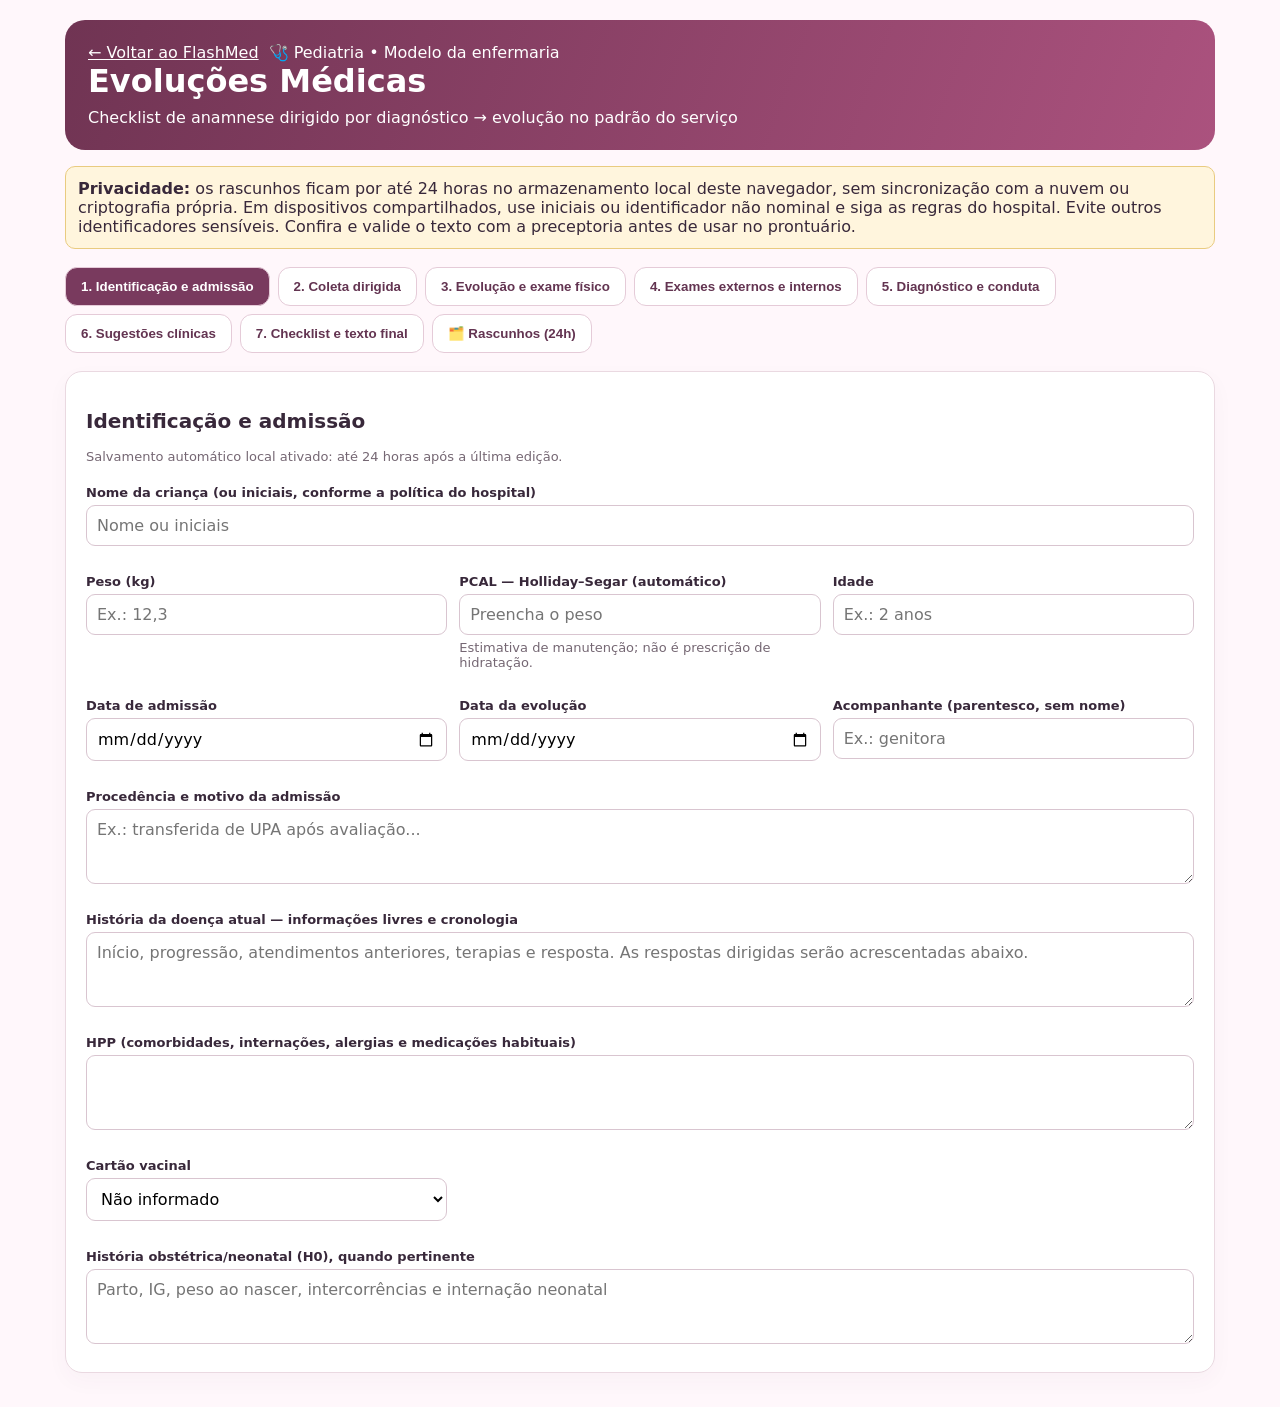
==== commit 481c050e: "feat: child name and 24-hour autosaved local pediatric evolution drafts" ====
--- a/evolucoes.html
+++ b/evolucoes.html
@@ -1,14 +1,15 @@
 <!doctype html><html lang="pt-BR"><head><meta charset="utf-8"><meta name="viewport" content="width=device-width,initial-scale=1"><title>FlashMed • Evoluções Médicas</title><style>
 :root{font-family:Inter,system-ui,Arial,sans-serif;color:#38283a;background:#fff7fb}*{box-sizing:border-box}body{margin:0}.shell{max-width:1190px;margin:auto;padding:20px}header{background:linear-gradient(110deg,#703453,#ab527e);color:white;padding:23px;border-radius:20px}a{color:inherit}h1{margin:0 0 8px}h2{font-size:20px}.tabs{display:flex;flex-wrap:wrap;gap:8px;margin:18px 0}.tabs button,.btn{border:1px solid #e5cbd8;border-radius:12px;padding:11px 15px;background:white;color:#633451;cursor:pointer;font-weight:700}.tabs .active,.primary{background:#793a5e!important;color:white!important}.panel{background:white;border:1px solid #ead9e1;border-radius:17px;padding:20px;margin:14px 0;box-shadow:0 8px 22px #60325009}.grid{display:grid;grid-template-columns:repeat(3,minmax(0,1fr));gap:12px}.field{display:flex;flex-direction:column;gap:5px;margin:8px 0}label{font-weight:650;font-size:13px}input,select,textarea{width:100%;padding:10px;border:1px solid #d9c5d0;border-radius:9px;background:#fff;font:inherit}textarea{min-height:75px;resize:vertical}.wide{grid-column:1/-1}.question{padding:12px 0;border-bottom:1px solid #f0e3e9}.question strong{display:block;margin-bottom:8px}.options{display:flex;gap:10px;flex-wrap:wrap}.options label{font-weight:450;display:flex;align-items:center;gap:4px}.options input{width:auto}.muted{color:#756773;font-size:13px}.warning{background:#fff5dd;border:1px solid #e9cb80;padding:12px;border-radius:10px}.row{display:flex;gap:10px;flex-wrap:wrap;align-items:center}.exam{border:1px solid #e8d8df;border-radius:12px;padding:12px;margin:12px 0}.check{display:flex;gap:10px;align-items:flex-start;margin:10px 0}.check input{width:auto;margin-top:4px}.output{white-space:pre-wrap;font-family:Arial,sans-serif;line-height:1.65;background:#fff;border:1px solid #ddd;border-radius:12px;padding:22px;font-size:14px}.hide{display:none!important}@media(max-width:750px){.grid{grid-template-columns:1fr}.shell{padding:10px}.panel{padding:14px}}
 </style></head><body><div class="shell"><header><div class="row"><a href="./index.html">← Voltar ao FlashMed</a><span>🩺 Pediatria • Modelo da enfermaria</span></div><h1>Evoluções Médicas</h1><div>Checklist de anamnese dirigido por diagnóstico → evolução no padrão do serviço</div></header>
-<p class="warning"><b>Privacidade:</b> protótipo sem armazenamento e sem envio de informações. Não insira nome, data de nascimento, número de prontuário ou outros identificadores de pacientes. Confira e valide o texto com a preceptoria antes de usar no prontuário.</p>
-<div class="tabs"><button class="active" data-tab="dados">1. Identificação e admissão</button><button data-tab="coleta">2. Coleta dirigida</button><button data-tab="evolucao">3. Evolução e exame físico</button><button data-tab="exames">4. Exames externos e internos</button><button data-tab="plano">5. Diagnóstico e conduta</button><button data-tab="sugestoes">6. Sugestões clínicas</button><button data-tab="final">7. Checklist e texto final</button></div>
-<section id="dados" class="panel"><h2>Identificação e admissão</h2><div class="grid"><div class="field"><label>Peso (kg)</label><input data-f="peso" placeholder="Ex.: 12,3"></div><div class="field"><label>PCAL — Holliday–Segar (automático)</label><input id="pcalAuto" readonly placeholder="Preencha o peso"><small id="pcalDetails" class="muted">Estimativa de manutenção; não é prescrição de hidratação.</small></div><div class="field"><label>Idade</label><input data-f="idade" placeholder="Ex.: 2 anos"></div><div class="field"><label>Data de admissão</label><input data-f="adm" type="date"></div><div class="field"><label>Data da evolução</label><input data-f="data" type="date"></div><div class="field"><label>Acompanhante (parentesco, sem nome)</label><input data-f="acomp" placeholder="Ex.: genitora"></div><div class="field wide"><label>Procedência e motivo da admissão</label><textarea data-f="procedencia" placeholder="Ex.: transferida de UPA após avaliação..."></textarea></div><div class="field wide"><label>História da doença atual — informações livres e cronologia</label><textarea data-f="hda" placeholder="Início, progressão, atendimentos anteriores, terapias e resposta. As respostas dirigidas serão acrescentadas abaixo."></textarea></div><div class="field wide"><label>HPP (comorbidades, internações, alergias e medicações habituais)</label><textarea data-f="hpp"></textarea></div><div class="field"><label>Cartão vacinal</label><select data-f="cv" id="cvSelect"><option value="">Não informado</option><option>Completo (cartão conferido)</option><option>Completo (SIC)</option><option>Incompleto (cartão conferido)</option><option>Incompleto (SIC)</option></select></div><div class="field hide" id="cvMissingWrap"><label>Quais vacinas ou doses estão pendentes?</label><textarea data-f="cvMissing" placeholder="Ex.: influenza, COVID-19; conferir cartão"></textarea></div><div class="field wide"><label>História obstétrica/neonatal (H0), quando pertinente</label><textarea data-f="h0" placeholder="Parto, IG, peso ao nascer, intercorrências e internação neonatal"></textarea></div></div></section>
+<p class="warning"><b>Privacidade:</b> os rascunhos ficam por até 24 horas no armazenamento local deste navegador, sem sincronização com a nuvem ou criptografia própria. Em dispositivos compartilhados, use iniciais ou identificador não nominal e siga as regras do hospital. Evite outros identificadores sensíveis. Confira e valide o texto com a preceptoria antes de usar no prontuário.</p>
+<div class="tabs"><button class="active" data-tab="dados">1. Identificação e admissão</button><button data-tab="coleta">2. Coleta dirigida</button><button data-tab="evolucao">3. Evolução e exame físico</button><button data-tab="exames">4. Exames externos e internos</button><button data-tab="plano">5. Diagnóstico e conduta</button><button data-tab="sugestoes">6. Sugestões clínicas</button><button data-tab="final">7. Checklist e texto final</button><button data-tab="rascunhos">🗂️ Rascunhos (24h)</button></div>
+<section id="dados" class="panel"><h2>Identificação e admissão</h2><p class="muted" id="draftStatus" role="status">Salvamento automático local ativado: até 24 horas após a última edição.</p><div class="grid"><div class="field wide"><label>Nome da criança (ou iniciais, conforme a política do hospital)</label><input data-f="nome" autocomplete="off" placeholder="Nome ou iniciais"></div><div class="field"><label>Peso (kg)</label><input data-f="peso" placeholder="Ex.: 12,3"></div><div class="field"><label>PCAL — Holliday–Segar (automático)</label><input id="pcalAuto" readonly placeholder="Preencha o peso"><small id="pcalDetails" class="muted">Estimativa de manutenção; não é prescrição de hidratação.</small></div><div class="field"><label>Idade</label><input data-f="idade" placeholder="Ex.: 2 anos"></div><div class="field"><label>Data de admissão</label><input data-f="adm" type="date"></div><div class="field"><label>Data da evolução</label><input data-f="data" type="date"></div><div class="field"><label>Acompanhante (parentesco, sem nome)</label><input data-f="acomp" placeholder="Ex.: genitora"></div><div class="field wide"><label>Procedência e motivo da admissão</label><textarea data-f="procedencia" placeholder="Ex.: transferida de UPA após avaliação..."></textarea></div><div class="field wide"><label>História da doença atual — informações livres e cronologia</label><textarea data-f="hda" placeholder="Início, progressão, atendimentos anteriores, terapias e resposta. As respostas dirigidas serão acrescentadas abaixo."></textarea></div><div class="field wide"><label>HPP (comorbidades, internações, alergias e medicações habituais)</label><textarea data-f="hpp"></textarea></div><div class="field"><label>Cartão vacinal</label><select data-f="cv" id="cvSelect"><option value="">Não informado</option><option>Completo (cartão conferido)</option><option>Completo (SIC)</option><option>Incompleto (cartão conferido)</option><option>Incompleto (SIC)</option></select></div><div class="field hide" id="cvMissingWrap"><label>Quais vacinas ou doses estão pendentes?</label><textarea data-f="cvMissing" placeholder="Ex.: influenza, COVID-19; conferir cartão"></textarea></div><div class="field wide"><label>História obstétrica/neonatal (H0), quando pertinente</label><textarea data-f="h0" placeholder="Parto, IG, peso ao nascer, intercorrências e internação neonatal"></textarea></div></div></section>
 <section id="coleta" class="panel hide"><h2>Coleta dirigida</h2><div class="field"><label>Quadro principal</label><select id="diagnostico"></select></div><p class="muted">Marque Sim, Não ou Não investigado. Somente respostas verificadas entram na história; itens não investigados aparecem no checklist final.</p><div id="questions"></div><div class="field"><label>Outras perguntas / achados relevantes</label><textarea data-f="outros"></textarea></div></section>
 <section id="evolucao" class="panel hide"><h2>Evolução médica do dia</h2><div class="grid"><div class="field wide"><label>Últimas 24 horas (estado geral, febre, sintomas, aceitação alimentar, diurese, dejeções, intercorrências)</label><textarea data-f="ultimas"></textarea></div><div class="field"><label>SpO₂ e suporte de O₂</label><input data-f="spo" placeholder="Ex.: 98% em ar ambiente"></div><div class="field"><label>Temperatura</label><input data-f="temp" placeholder="°C"></div><div class="field"><label>FC</label><input data-f="fc" placeholder="bpm"></div><div class="field"><label>FR</label><input data-f="fr" placeholder="irpm"></div><div class="field"><label>PA (se aferida)</label><input data-f="pa" placeholder="mmHg"></div><div class="field"><label>Dor / escala (se pertinente)</label><input data-f="dor"></div><div class="field wide"><label><input type="checkbox" id="examConfirmed" style="width:auto"> Confirmei pessoalmente o exame físico registrado abaixo</label><small class="muted">Os sistemas aparecem como “sem alterações” para facilitar o preenchimento, mas só entram como normais no texto após sua confirmação. Se não examinou, selecione “Não avaliado”.</small></div><div id="physicalSystems" class="wide"></div><div class="field wide"><label>Exame direcionado adicional (olhos, pele, ORL etc.)</label><textarea data-f="adicional"></textarea></div></div></section>
 <section id="exames" class="panel hide"><h2>Exames complementares</h2><p>Registre exames externos e internos separadamente. Cada resultado aparecerá na evolução com origem e data. Use as unidades fornecidas pelo laboratório.</p><div class="row"><button class="btn" onclick="addExam('EXTERNO')">＋ Exame externo</button><button class="btn" onclick="addExam('INTERNO')">＋ Exame interno</button></div><div id="examList"></div></section>
 <section id="plano" class="panel hide"><h2>Medicações, hipóteses e conduta</h2><div class="grid"><div class="field wide"><label>Medicações em uso (nome, dose prescrita, unidade, via, DI e dia de tratamento)</label><textarea data-f="meds" placeholder="Uma por linha. Confira as doses com a prescrição e a preceptoria."></textarea></div><div class="field wide"><label>Hipóteses diagnósticas (HD)</label><textarea data-f="hd" placeholder="Uma por linha"></textarea></div><div class="field wide"><label>Condutas-padrão do registro (marque somente o que foi realizado/orientado)</label><div id="standardConduct"></div></div><div class="field wide"><label>Conduta adicional discutida e orientada pela preceptoria</label><textarea data-f="conduta" placeholder="Ex.: manter ceftriaxona D2; solicitar hemograma de controle... Uma por linha."></textarea></div><div class="field wide"><label>Pendências e pontos para discussão</label><textarea data-f="pendencias"></textarea></div></div></section>
 <section id="sugestoes" class="panel hide"><h2>Hipóteses e condutas para discussão</h2><p class="warning">Apoio ao raciocínio, não diagnóstico automático nem prescrição. Verifique sinais de gravidade, idade, exames, alergias e protocolo local. Não transfira sugestões diretamente para a evolução sem validação.</p><div id="suggestions"></div></section><section id="final" class="panel hide"><h2>Checklist antes de finalizar</h2><div id="checklist"></div><p class="muted">O checklist é de conferência; campos em branco continuam pendentes e não serão preenchidos automaticamente com achados normais.</p><div class="row"><button class="btn primary" onclick="generate()">Gerar evolução</button><button class="btn" onclick="copyOutput()">Copiar texto</button><button class="btn" onclick="window.print()">Imprimir</button><button class="btn" onclick="clearForm()">Limpar formulário</button></div><h2>Texto gerado — ordem da enfermaria</h2><div id="output" class="output">Preencha os campos e clique em “Gerar evolução”.</div></section>
+<section id="rascunhos" class="panel hide"><h2>Rascunhos salvos neste dispositivo</h2><p class="warning">Salvos apenas neste navegador, por até 24 horas após a última edição. O conteúdo não é criptografado pelo FlashMed. Apagar dados do navegador ou usar outro aparelho pode tornar os rascunhos indisponíveis. Não utilize este recurso como prontuário.</p><div class="row"><button class="btn primary" onclick="newDraft()">＋ Nova evolução</button><button class="btn" onclick="saveDraftNow()">Salvar agora</button></div><div id="draftList"></div></section>
 </div><script>
 const qs={
 'Pneumonia':['Há quantos dias começou o quadro?','Febre: duração, pico, última ocorrência e antitérmicos?','Tosse: seca ou produtiva; piora ou melhora?','Houve taquipneia, dispneia, tiragens, gemência ou cianose?','Houve dor torácica, abdominal ou pleurítica?','Aceitação alimentar e hidratação diminuíram?','Diurese e dejeções estão preservadas?','Recebeu antibiótico anteriormente? Qual, quando e resposta?','Necessitou de oxigênio, internação ou transferência?','História de asma, pneumonia anterior, engasgo ou aspiração?','Há achados ou suspeita de derrame pleural?'],
@@ -20,11 +21,11 @@
 'Celulite periorbitária':['Quando começaram hiperemia, edema e secreção?','Acometimento unilateral ou bilateral e progressão?','Febre e repercussão no estado geral?','Dor ocular ou à movimentação dos olhos?','Limitação da motilidade ocular, proptose ou diplopia?','Alteração da acuidade visual?','Sinusite, trauma, picada ou infecção de pele associados?','Antibióticos prévios e resposta?','Exames de imagem e avaliação oftalmológica?'],
 'Outro / diagnóstico em investigação':['Início e progressão dos sintomas?','Febre, dor, dispneia, vômitos ou diarreia?','Aceitação alimentar e hidratação?','Diurese e dejeções?','Atendimentos, exames e medicações anteriores?','Sinais de gravidade e sintomas de outros sistemas?']
 };
-const fields={};let exams=[];const $=id=>document.getElementById(id);document.querySelectorAll('[data-f]').forEach(el=>el.addEventListener('input',()=>{fields[el.dataset.f]=el.value;if(el.dataset.f==='peso')updatePcal();if(el.dataset.f==='cv')updateVaccines()}));
-document.querySelectorAll('[data-tab]').forEach(b=>b.onclick=()=>{document.querySelectorAll('[data-tab]').forEach(x=>x.classList.toggle('active',x===b));document.querySelectorAll('section').forEach(x=>x.classList.toggle('hide',x.id!==b.dataset.tab));if(b.dataset.tab==='final')renderChecklist();if(b.dataset.tab==='sugestoes')renderSuggestions()});
-Object.keys(qs).forEach(d=>{let o=document.createElement('option');o.textContent=d;$('diagnostico').append(o)});$('diagnostico').onchange=()=>{renderQuestions();renderSuggestions()};let answers={};function renderQuestions(){let d=$('diagnostico').value;$('questions').innerHTML='';qs[d].forEach((q,i)=>{let k=d+'-'+i,div=document.createElement('div');div.className='question';let title=document.createElement('strong');title.textContent=(i+1)+'. '+q;div.append(title);let opts=document.createElement('div');opts.className='options';['Sim','Não','Não investigado'].forEach(v=>{let lab=document.createElement('label'),radio=document.createElement('input');radio.type='radio';radio.name='q'+i;radio.value=v;radio.checked=(answers[k]?.v||'Não investigado')===v;radio.onchange=()=>answers[k]={v,detail:detail.value};lab.append(radio,document.createTextNode(v));opts.append(lab)});div.append(opts);let detail=document.createElement('textarea');detail.placeholder='Detalhes: duração, valores, datas, intensidade e observações';detail.value=answers[k]?.detail||'';detail.oninput=()=>answers[k]={v:div.querySelector('input:checked')?.value||'Não investigado',detail:detail.value};div.append(detail);$('questions').append(div)})}renderQuestions();
-function addExam(origin){let e={origin,date:'',kind:'',result:''};exams.push(e);renderExams()}
-function renderExams(){$('examList').innerHTML='';exams.forEach((e,i)=>{let box=document.createElement('div');box.className='exam';box.innerHTML='<b>'+e.origin+'</b><div class="grid"><div class="field"><label>Data</label><input type="date" data-k="date"></div><div class="field"><label>Exame</label><input data-k="kind" placeholder="RX tórax / Hemograma / TC..."></div><div class="field wide"><label>Resultado e unidades</label><textarea data-k="result"></textarea></div></div><button class="btn" data-remove>Excluir este exame</button>';['date','kind','result'].forEach(k=>{let el=box.querySelector('[data-k="'+k+'"]');el.value=e[k];el.oninput=()=>e[k]=el.value});box.querySelector('[data-remove]').onclick=()=>{exams.splice(i,1);renderExams()};$('examList').append(box)})}
+const fields={};let exams=[];const $=id=>document.getElementById(id);document.querySelectorAll('[data-f]').forEach(el=>{const update=()=>{fields[el.dataset.f]=el.value;if(el.dataset.f==='peso')updatePcal();if(el.dataset.f==='cv')updateVaccines();scheduleDraftSave()};el.addEventListener('input',update);el.addEventListener('change',update)});
+document.querySelectorAll('[data-tab]').forEach(b=>b.onclick=()=>{document.querySelectorAll('[data-tab]').forEach(x=>x.classList.toggle('active',x===b));document.querySelectorAll('section').forEach(x=>x.classList.toggle('hide',x.id!==b.dataset.tab));if(b.dataset.tab==='final')renderChecklist();if(b.dataset.tab==='sugestoes')renderSuggestions();if(b.dataset.tab==='rascunhos')renderDrafts()});
+Object.keys(qs).forEach(d=>{let o=document.createElement('option');o.textContent=d;$('diagnostico').append(o)});$('diagnostico').onchange=()=>{renderQuestions();renderSuggestions()};let answers={};function renderQuestions(){let d=$('diagnostico').value;$('questions').innerHTML='';qs[d].forEach((q,i)=>{let k=d+'-'+i,div=document.createElement('div');div.className='question';let title=document.createElement('strong');title.textContent=(i+1)+'. '+q;div.append(title);let opts=document.createElement('div');opts.className='options';['Sim','Não','Não investigado'].forEach(v=>{let lab=document.createElement('label'),radio=document.createElement('input');radio.type='radio';radio.name='q'+i;radio.value=v;radio.checked=(answers[k]?.v||'Não investigado')===v;radio.onchange=()=>{answers[k]={v,detail:detail.value};scheduleDraftSave()};lab.append(radio,document.createTextNode(v));opts.append(lab)});div.append(opts);let detail=document.createElement('textarea');detail.placeholder='Detalhes: duração, valores, datas, intensidade e observações';detail.value=answers[k]?.detail||'';detail.oninput=()=>{answers[k]={v:div.querySelector('input:checked')?.value||'Não investigado',detail:detail.value};scheduleDraftSave()};div.append(detail);$('questions').append(div)})}renderQuestions();
+function addExam(origin){let e={origin,date:'',kind:'',result:''};exams.push(e);renderExams();scheduleDraftSave()}
+function renderExams(){$('examList').innerHTML='';exams.forEach((e,i)=>{let box=document.createElement('div');box.className='exam';box.innerHTML='<b>'+e.origin+'</b><div class="grid"><div class="field"><label>Data</label><input type="date" data-k="date"></div><div class="field"><label>Exame</label><input data-k="kind" placeholder="RX tórax / Hemograma / TC..."></div><div class="field wide"><label>Resultado e unidades</label><textarea data-k="result"></textarea></div></div><button class="btn" data-remove>Excluir este exame</button>';['date','kind','result'].forEach(k=>{let el=box.querySelector('[data-k="'+k+'"]');el.value=e[k];el.oninput=()=>{e[k]=el.value;scheduleDraftSave()}});box.querySelector('[data-remove]').onclick=()=>{exams.splice(i,1);renderExams();scheduleDraftSave()};$('examList').append(box)})}
 const val=k=>(fields[k]||'').trim(),pending=k=>val(k)||'[PENDENTE]',date=s=>s?s.split('-').reverse().join('/'):'[DATA PENDENTE]';
 function updatePcal(){const w=Number(val('peso').replace(',','.'));let box=$('pcalAuto'),detail=$('pcalDetails');if(!Number.isFinite(w)||w<=0){box.value='';detail.textContent='Informe o peso em kg.';return}let total=100*Math.min(w,10)+50*Math.max(0,Math.min(w-10,10))+20*Math.max(0,w-20);fields.pcal=total.toLocaleString('pt-BR',{maximumFractionDigits:1})+' kcal/dia';box.value=fields.pcal;detail.textContent='Manutenção estimada: '+total.toLocaleString('pt-BR',{maximumFractionDigits:1})+' mL/dia ('+(total/24).toLocaleString('pt-BR',{maximumFractionDigits:1})+' mL/h). Fórmula não aplicável automaticamente a neonatos ou situações que exigem ajuste.'}
 function updateVaccines(){$('cvMissingWrap').classList.toggle('hide',!val('cv').startsWith('Incompleto'))}
@@ -36,9 +37,9 @@
 abd:['PLANO, FLÁCIDO, DEPRESSÍVEL, INDOLOR À PALPAÇÃO, RHA+, SEM MASSAS OU VISCEROMEGALIAS PALPÁVEIS','ABD'],
 ext:['AQUECIDAS, BEM PERFUNDIDAS, TEC <2S, PULSOS PALPÁVEIS E SIMÉTRICOS, SEM EDEMA','EXT']
 };const physicalState={};Object.keys(physical).forEach(k=>physicalState[k]={status:'normal',detail:''});
-function renderPhysical(){let root=$('physicalSystems');root.innerHTML='';for(const [k,[normal,title]] of Object.entries(physical)){let box=document.createElement('div');box.className='question';let heading=document.createElement('strong');heading.textContent=title;box.append(heading);let sel=document.createElement('select');[['normal','Sem alterações'],['alterado','Alterado'],['nao','Não avaliado']].forEach(([v,t])=>{let o=document.createElement('option');o.value=v;o.textContent=t;sel.append(o)});sel.value=physicalState[k].status;let detail=document.createElement('textarea');detail.placeholder='Descreva as alterações encontradas';detail.value=physicalState[k].detail;detail.classList.toggle('hide',sel.value!=='alterado');sel.onchange=()=>{physicalState[k].status=sel.value;detail.classList.toggle('hide',sel.value!=='alterado');$('examConfirmed').checked=false};detail.oninput=()=>physicalState[k].detail=detail.value;box.append(sel,detail);root.append(box)}}renderPhysical();
+function renderPhysical(){let root=$('physicalSystems');root.innerHTML='';for(const [k,[normal,title]] of Object.entries(physical)){let box=document.createElement('div');box.className='question';let heading=document.createElement('strong');heading.textContent=title;box.append(heading);let sel=document.createElement('select');[['normal','Sem alterações'],['alterado','Alterado'],['nao','Não avaliado']].forEach(([v,t])=>{let o=document.createElement('option');o.value=v;o.textContent=t;sel.append(o)});sel.value=physicalState[k].status;let detail=document.createElement('textarea');detail.placeholder='Descreva as alterações encontradas';detail.value=physicalState[k].detail;detail.classList.toggle('hide',sel.value!=='alterado');sel.onchange=()=>{physicalState[k].status=sel.value;detail.classList.toggle('hide',sel.value!=='alterado');$('examConfirmed').checked=false;scheduleDraftSave()};detail.oninput=()=>{physicalState[k].detail=detail.value;scheduleDraftSave()};box.append(sel,detail);root.append(box)}}renderPhysical();
 const conductOptions=['MANTENHO DIETA CONFORME ACEITAÇÃO E FAIXA ETÁRIA','MANTENHO MEDICAÇÕES CONFORME PRESCRIÇÃO VALIDADA','MANTENHO LAVAGEM NASAL, SE INDICADA','SOLICITO EXAMES DE CONTROLE, SE INDICADOS','RESPONSÁVEL CIENTE DO QUADRO E DAS CONDUTAS','COMUNICAR INTERCORRÊNCIAS AO MÉDICO PLANTONISTA'];const selectedConduct=new Set();
-function renderConduct(){let box=$('standardConduct');box.innerHTML='';conductOptions.forEach(x=>{let l=document.createElement('label');l.className='check';let c=document.createElement('input');c.type='checkbox';c.checked=selectedConduct.has(x);c.onchange=()=>c.checked?selectedConduct.add(x):selectedConduct.delete(x);l.append(c,document.createTextNode(x));box.append(l)})}renderConduct();
+function renderConduct(){let box=$('standardConduct');box.innerHTML='';conductOptions.forEach(x=>{let l=document.createElement('label');l.className='check';let c=document.createElement('input');c.type='checkbox';c.checked=selectedConduct.has(x);c.onchange=()=>{c.checked?selectedConduct.add(x):selectedConduct.delete(x);scheduleDraftSave()};l.append(c,document.createTextNode(x));box.append(l)})}renderConduct();
 const suggestionData={
 'Pneumonia':{hd:['Pneumonia adquirida na comunidade','Se dor pleurítica, febre persistente ou assimetria importante: avaliar derrame parapneumônico','Considerar outras causas de tosse e febre conforme idade e evolução'],plan:['Avaliar esforço respiratório, frequência respiratória e SpO₂','Verificar hidratação e tolerância à via oral','Rever imagem e exames já disponíveis; investigar complicações se evolução desfavorável','Discutir necessidade, escolha, via e duração de antibiótico conforme gravidade e protocolo local']},
 'Bronquiolite':{hd:['Bronquiolite viral','Avaliar desidratação, apneia ou insuficiência respiratória conforme sinais clínicos'],plan:['Monitorar esforço respiratório, oxigenação, alimentação e diurese','Discutir suporte de oxigênio e hidratação conforme gravidade','Evitar exames e medicações sem indicação clínica específica']},
@@ -53,7 +54,25 @@
 function clinicalAnswers(){let d=$('diagnostico').value;return qs[d].map((q,i)=>{let a=answers[d+'-'+i];if(!a||a.v==='Não investigado')return '';return q+' '+(a.v==='Não'?'Negado.':'Referido.')+(a.detail?' '+a.detail:'')}).filter(Boolean).join(' ')}
 function renderChecklist(){let required=[['Peso',val('peso')],['PCAL calculado automaticamente',val('pcal')],['Idade',val('idade')],['Admissão',val('adm')],['Cronologia da admissão',val('hda')],['HPP e alergias',val('hpp')],['Cartão vacinal e pendências',val('cv')&&(!val('cv').startsWith('Incompleto')||val('cvMissing'))],['Evolução das últimas 24 horas',val('ultimas')],['Saturação',val('spo')],['Frequência cardíaca',val('fc')],['Frequência respiratória',val('fr')],['Temperatura',val('temp')],['Exame físico conferido e alterações descritas',$('examConfirmed').checked&&Object.values(physicalState).every(x=>x.status!=='alterado'||x.detail.trim())],['Exames externos/internos (se houver)',true],['Medicações em uso (se houver)',true],['Hipóteses diagnósticas',val('hd')],['Conduta validada pela preceptoria',val('conduta')||selectedConduct.size],['Perguntas específicas investigadas',qs[$('diagnostico').value].every((q,i)=>answers[$('diagnostico').value+'-'+i]?.v&&answers[$('diagnostico').value+'-'+i].v!=='Não investigado')]];$('checklist').innerHTML='';required.forEach(([name,done])=>{let l=document.createElement('label');l.className='check';let c=document.createElement('input');c.type='checkbox';c.checked=!!done;c.onchange=()=>{};l.append(c,document.createTextNode(name+(done?' ✓':' — conferir')));$('checklist').append(l)})}
 function physicalText(k){let x=physicalState[k];if(x.status==='nao')return 'NÃO AVALIADO';if(x.status==='alterado')return x.detail.trim()||'[ALTERAÇÃO PENDENTE]';return $('examConfirmed').checked?physical[k][0]:'[EXAME NÃO CONFIRMADO — NÃO REGISTRAR COMO NORMAL]'}
-function generate(){renderChecklist();let admission=[val('procedencia'),val('hda'),clinicalAnswers(),val('outros')].filter(Boolean).join(' ');let exam=exams.map(e=>(e.kind||'EXAME NÃO INFORMADO')+' '+e.origin+' ('+date(e.date)+'): '+(e.result||'[RESULTADO PENDENTE]')).join('\n');let vitals=['SPO₂: '+pending('spo'),'TEMP: '+pending('temp'),'FC: '+pending('fc'),'FR: '+pending('fr')];if(val('pa'))vitals.push('PA: '+val('pa'));let output='### EVOLUÇÃO MÉDICA - ENFERMARIA PEDIÁTRICA - SUS ###\n\n- PESO: '+pending('peso')+' KG     - PCAL: '+pending('pcal')+'     - IDADE: '+pending('idade')+'     - ADMISSÃO: '+date(val('adm'))+'\n\nADMISSÃO ('+date(val('adm'))+'): '+(admission||'[PENDENTE]')+'\n\nHPP: '+pending('hpp')+'\n\nCARTÃO VACINAL: '+pending('cv')+(val('cv').startsWith('Incompleto')?' — PENDENTES: '+pending('cvMissing'):'')+'\n\nH0: '+(val('h0')||'[NÃO INFORMADA / NÃO PERTINENTE — CONFERIR]')+'\n\nEVOLUÇÃO MÉDICA ('+date(val('data'))+'): '+(val('acomp')?'PACIENTE AVALIADO(A) EM COMPANHIA DE '+val('acomp')+'. ':'')+pending('ultimas')+'\n\nEXAME FÍSICO:\nSSVV: '+vitals.join(' | ')+'\nGERAL: '+physicalText('geral')+'\nNEURO: '+physicalText('neuro')+'\nACV: '+physicalText('acv')+'\nAR: '+physicalText('ar')+'\nABD: '+physicalText('abd')+'\nEXT: '+physicalText('ext')+(val('adicional')?'\nEXAME DIRECIONADO: '+val('adicional'):'')+'\n\nEXAMES COMPLEMENTARES:\n'+(exam||'[SEM EXAMES CADASTRADOS — CONFERIR]')+'\n\nMEDICAÇÕES EM USO:\n'+(val('meds')||'[PENDENTE / NÃO SE APLICA — CONFERIR]')+'\n\nHIPÓTESES DIAGNÓSTICAS:\n'+pending('hd')+'\n\nCONDUTA DISCUTIDA E ORIENTADA PELA PRECEPTORIA:\n'+([...[...selectedConduct],val('conduta')].filter(Boolean).join('\n')||'[PENDENTE]')+(val('pendencias')?'\n\nPENDÊNCIAS PARA DISCUSSÃO:\n'+val('pendencias'):'');$('output').textContent=output.toUpperCase()}
+function generate(){renderChecklist();let admission=[val('procedencia'),val('hda'),clinicalAnswers(),val('outros')].filter(Boolean).join(' ');let exam=exams.map(e=>(e.kind||'EXAME NÃO INFORMADO')+' '+e.origin+' ('+date(e.date)+'): '+(e.result||'[RESULTADO PENDENTE]')).join('\n');let vitals=['SPO₂: '+pending('spo'),'TEMP: '+pending('temp'),'FC: '+pending('fc'),'FR: '+pending('fr')];if(val('pa'))vitals.push('PA: '+val('pa'));let output='### EVOLUÇÃO MÉDICA - ENFERMARIA PEDIÁTRICA - SUS ###\n\n- NOME: '+pending('nome')+'\n- PESO: '+pending('peso')+' KG     - PCAL: '+pending('pcal')+'     - IDADE: '+pending('idade')+'     - ADMISSÃO: '+date(val('adm'))+'\n\nADMISSÃO ('+date(val('adm'))+'): '+(admission||'[PENDENTE]')+'\n\nHPP: '+pending('hpp')+'\n\nCARTÃO VACINAL: '+pending('cv')+(val('cv').startsWith('Incompleto')?' — PENDENTES: '+pending('cvMissing'):'')+'\n\nH0: '+(val('h0')||'[NÃO INFORMADA / NÃO PERTINENTE — CONFERIR]')+'\n\nEVOLUÇÃO MÉDICA ('+date(val('data'))+'): '+(val('acomp')?'PACIENTE AVALIADO(A) EM COMPANHIA DE '+val('acomp')+'. ':'')+pending('ultimas')+'\n\nEXAME FÍSICO:\nSSVV: '+vitals.join(' | ')+'\nGERAL: '+physicalText('geral')+'\nNEURO: '+physicalText('neuro')+'\nACV: '+physicalText('acv')+'\nAR: '+physicalText('ar')+'\nABD: '+physicalText('abd')+'\nEXT: '+physicalText('ext')+(val('adicional')?'\nEXAME DIRECIONADO: '+val('adicional'):'')+'\n\nEXAMES COMPLEMENTARES:\n'+(exam||'[SEM EXAMES CADASTRADOS — CONFERIR]')+'\n\nMEDICAÇÕES EM USO:\n'+(val('meds')||'[PENDENTE / NÃO SE APLICA — CONFERIR]')+'\n\nHIPÓTESES DIAGNÓSTICAS:\n'+pending('hd')+'\n\nCONDUTA DISCUTIDA E ORIENTADA PELA PRECEPTORIA:\n'+([...[...selectedConduct],val('conduta')].filter(Boolean).join('\n')||'[PENDENTE]')+(val('pendencias')?'\n\nPENDÊNCIAS PARA DISCUSSÃO:\n'+val('pendencias'):'');$('output').textContent=output.toUpperCase()}
 async function copyOutput(){let t=$('output').textContent;if(!t||t.startsWith('Preencha'))return alert('Gere a evolução primeiro.');try{await navigator.clipboard.writeText(t);alert('Texto copiado.')}catch(e){let x=document.createElement('textarea');x.value=t;document.body.append(x);x.select();document.execCommand('copy');x.remove();alert('Texto copiado.')}}
-function clearForm(){if(!confirm('Limpar todos os campos desta evolução?'))return;document.querySelectorAll('[data-f]').forEach(el=>{el.value=''});Object.keys(fields).forEach(k=>delete fields[k]);exams=[];answers={};selectedConduct.clear();renderConduct();Object.keys(physicalState).forEach(k=>physicalState[k]={status:'normal',detail:''});$('examConfirmed').checked=false;renderPhysical();updatePcal();updateVaccines();renderQuestions();renderExams();$('output').textContent='Preencha os campos e clique em “Gerar evolução”.';renderChecklist()}
+function clearForm(){if(!confirm('Limpar todos os campos desta evolução e apagar o rascunho atual?'))return;deleteCurrentDraft();resetForm();}
+function resetForm(){document.querySelectorAll('[data-f]').forEach(el=>{el.value=''});Object.keys(fields).forEach(k=>delete fields[k]);exams=[];answers={};selectedConduct.clear();renderConduct();Object.keys(physicalState).forEach(k=>physicalState[k]={status:'normal',detail:''});$('examConfirmed').checked=false;renderPhysical();updatePcal();updateVaccines();renderQuestions();renderExams();$('output').textContent='Preencha os campos e clique em “Gerar evolução”.';renderChecklist();$('diagnostico').selectedIndex=0;renderQuestions();$('draftStatus').textContent='Nova evolução sem alterações.'}
+
+const DRAFT_KEY='flashmed_pediatria_drafts_v1',DRAFT_TTL=24*60*60*1000;
+let currentDraftId=null,draftTimer=null,restoringDraft=false;
+function draftStore(){try{let arr=JSON.parse(localStorage.getItem(DRAFT_KEY)||'[]');if(!Array.isArray(arr))arr=[];let valid=arr.filter(d=>d&&d.id&&Number.isFinite(d.updatedAt)&&Date.now()-d.updatedAt<DRAFT_TTL&&Date.now()>=d.updatedAt);if(valid.length!==arr.length)localStorage.setItem(DRAFT_KEY,JSON.stringify(valid));return valid}catch(e){return []}}
+function draftPayload(){return{fields:{...fields},diagnostico:$('diagnostico').value,answers:JSON.parse(JSON.stringify(answers)),exams:JSON.parse(JSON.stringify(exams)),physicalState:JSON.parse(JSON.stringify(physicalState)),examConfirmed:$('examConfirmed').checked,conduct:[...selectedConduct]}}
+function scheduleDraftSave(){if(restoringDraft)return;clearTimeout(draftTimer);draftTimer=setTimeout(saveDraftNow,650);$('draftStatus').textContent='Alterações pendentes de salvamento...'}
+function saveDraftNow(){if(restoringDraft)return;clearTimeout(draftTimer);let arr=draftStore(),id=currentDraftId||('draft-'+Date.now()+'-'+Math.random().toString(36).slice(2,9));currentDraftId=id;let d={id,updatedAt:Date.now(),...draftPayload()};arr=arr.filter(x=>x.id!==id);arr.unshift(d);try{localStorage.setItem(DRAFT_KEY,JSON.stringify(arr));$('draftStatus').textContent='Rascunho salvo neste dispositivo às '+new Date(d.updatedAt).toLocaleTimeString('pt-BR')+'; expira 24h após esta edição.';renderDrafts()}catch(e){$('draftStatus').textContent='⚠️ Não foi possível salvar neste navegador. Copie o texto antes de sair.'}}
+function restoreDraft(id){let d=draftStore().find(x=>x.id===id);if(!d)return alert('Rascunho expirado ou indisponível.');if(currentDraftId&&currentDraftId!==id)saveDraftNow();restoringDraft=true;resetForm();Object.assign(fields,d.fields||{});document.querySelectorAll('[data-f]').forEach(el=>el.value=fields[el.dataset.f]||'');$('diagnostico').value=d.diagnostico in qs?d.diagnostico:Object.keys(qs)[0];answers=d.answers||{};exams=Array.isArray(d.exams)?d.exams:[];Object.keys(physicalState).forEach(k=>{let x=d.physicalState?.[k];physicalState[k]=x&&['normal','alterado','nao'].includes(x.status)?x:{status:'normal',detail:''}});$('examConfirmed').checked=!!d.examConfirmed;selectedConduct.clear();(d.conduct||[]).forEach(x=>selectedConduct.add(x));renderQuestions();renderExams();renderPhysical();renderConduct();updatePcal();updateVaccines();currentDraftId=id;restoringDraft=false;$('draftStatus').textContent='Rascunho recuperado. Salvamento automático ativado.';document.querySelector('[data-tab="dados"]').click()}
+function deleteDraft(id){if(!confirm('Excluir definitivamente este rascunho deste navegador?'))return;let arr=draftStore().filter(d=>d.id!==id);localStorage.setItem(DRAFT_KEY,JSON.stringify(arr));if(currentDraftId===id){currentDraftId=null;restoringDraft=true;resetForm();restoringDraft=false}renderDrafts()}
+function deleteCurrentDraft(){clearTimeout(draftTimer);if(currentDraftId){localStorage.setItem(DRAFT_KEY,JSON.stringify(draftStore().filter(d=>d.id!==currentDraftId)));currentDraftId=null}renderDrafts()}
+function newDraft(){if(currentDraftId)saveDraftNow();restoringDraft=true;resetForm();restoringDraft=false;currentDraftId=null;document.querySelector('[data-tab="dados"]').click();$('draftStatus').textContent='Nova evolução iniciada. O rascunho será criado quando você preencher algum campo.'}
+function renderDrafts(){let list=$('draftList');if(!list)return;list.innerHTML='';let arr=draftStore();if(!arr.length){list.textContent='Nenhum rascunho válido neste dispositivo.';return}arr.forEach(d=>{let card=document.createElement('div');card.className='exam';let title=document.createElement('strong');title.textContent=(d.fields?.nome||'Sem nome')+' • '+(d.fields?.idade||'idade não informada');let info=document.createElement('p');info.className='muted';info.textContent='Última edição: '+new Date(d.updatedAt).toLocaleString('pt-BR')+' • Expira: '+new Date(d.updatedAt+DRAFT_TTL).toLocaleString('pt-BR');let row=document.createElement('div');row.className='row';let open=document.createElement('button');open.className='btn primary';open.textContent='Abrir rascunho';open.onclick=()=>restoreDraft(d.id);let del=document.createElement('button');del.className='btn';del.textContent='Excluir';del.onclick=()=>deleteDraft(d.id);row.append(open,del);card.append(title,info,row);list.append(card)})}
+$('diagnostico').addEventListener('change',scheduleDraftSave);
+$('examConfirmed').addEventListener('change',scheduleDraftSave);
+window.addEventListener('pagehide',()=>{if(draftTimer){clearTimeout(draftTimer);saveDraftNow()}});
+(function initDrafts(){let arr=draftStore();renderDrafts();if(arr.length===1)restoreDraft(arr[0].id);else if(arr.length>1){$('draftStatus').textContent='Há '+arr.length+' rascunhos neste dispositivo. Abra a aba Rascunhos para escolher.'}})();
+
 </script></body></html>
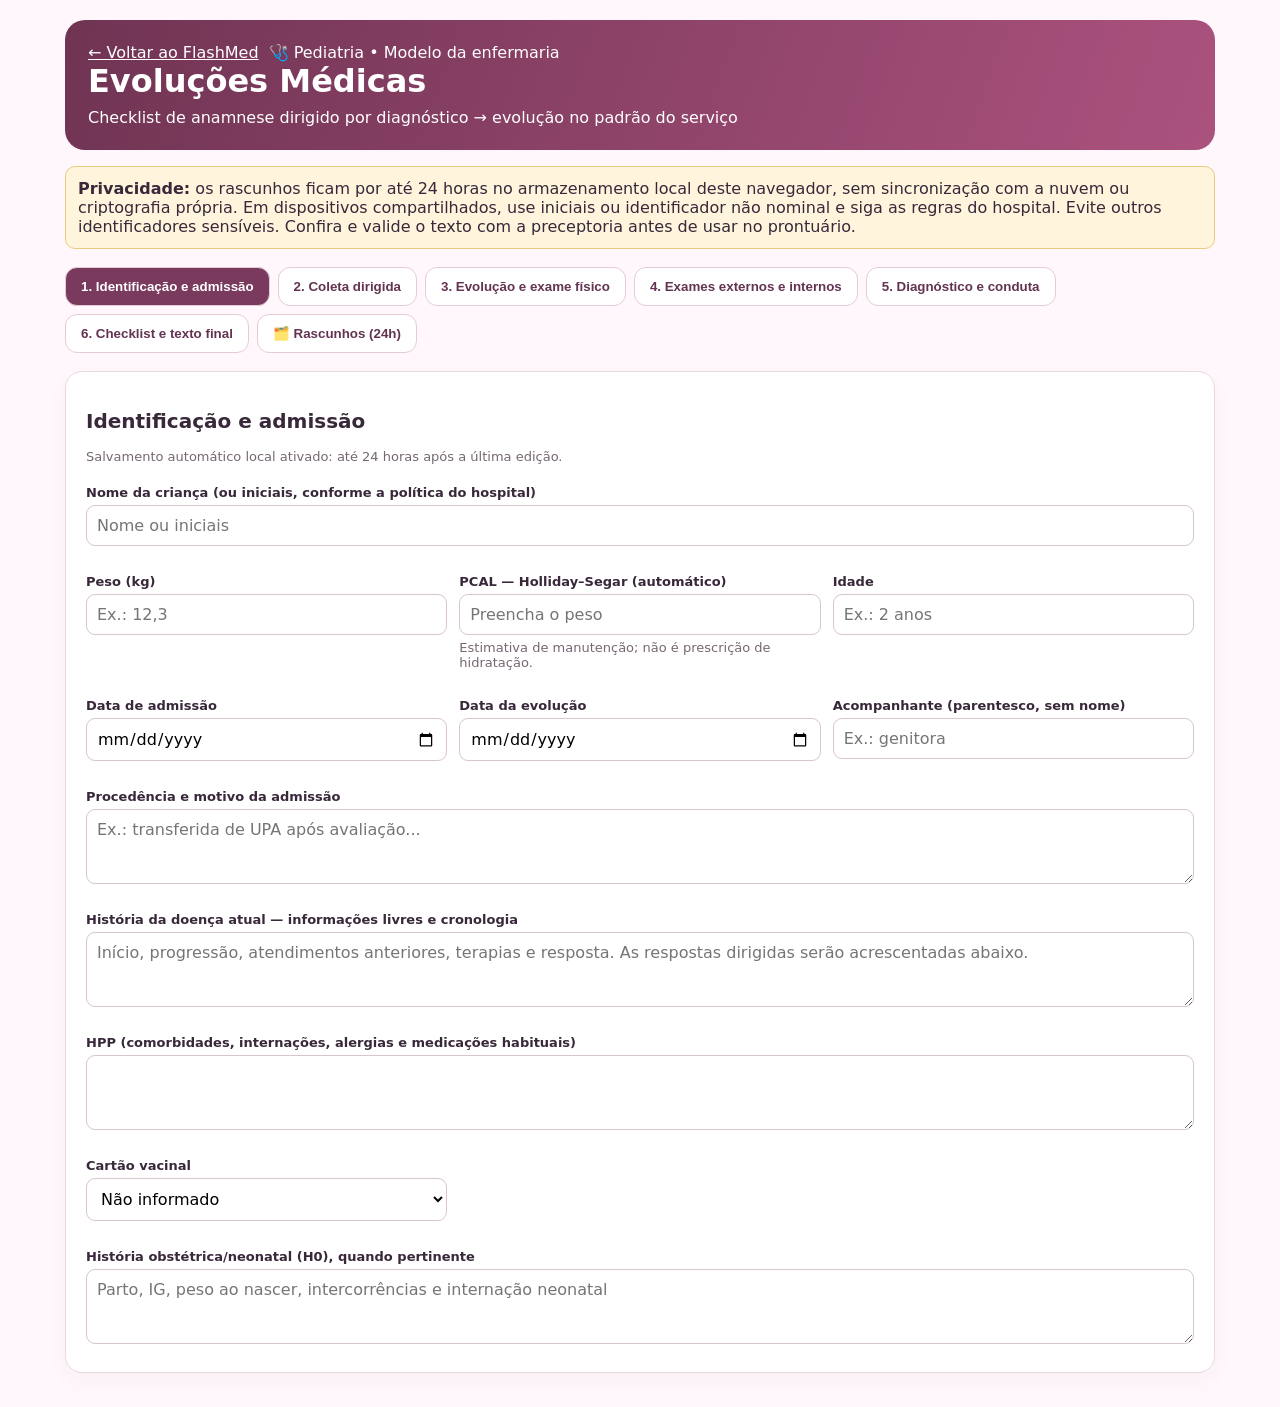
==== commit d187a6e9: "ui: remove clinical suggestions tab from pediatric evolution form" ====
--- a/evolucoes.html
+++ b/evolucoes.html
@@ -2,13 +2,13 @@
 :root{font-family:Inter,system-ui,Arial,sans-serif;color:#38283a;background:#fff7fb}*{box-sizing:border-box}body{margin:0}.shell{max-width:1190px;margin:auto;padding:20px}header{background:linear-gradient(110deg,#703453,#ab527e);color:white;padding:23px;border-radius:20px}a{color:inherit}h1{margin:0 0 8px}h2{font-size:20px}.tabs{display:flex;flex-wrap:wrap;gap:8px;margin:18px 0}.tabs button,.btn{border:1px solid #e5cbd8;border-radius:12px;padding:11px 15px;background:white;color:#633451;cursor:pointer;font-weight:700}.tabs .active,.primary{background:#793a5e!important;color:white!important}.panel{background:white;border:1px solid #ead9e1;border-radius:17px;padding:20px;margin:14px 0;box-shadow:0 8px 22px #60325009}.grid{display:grid;grid-template-columns:repeat(3,minmax(0,1fr));gap:12px}.field{display:flex;flex-direction:column;gap:5px;margin:8px 0}label{font-weight:650;font-size:13px}input,select,textarea{width:100%;padding:10px;border:1px solid #d9c5d0;border-radius:9px;background:#fff;font:inherit}textarea{min-height:75px;resize:vertical}.wide{grid-column:1/-1}.question{padding:12px 0;border-bottom:1px solid #f0e3e9}.question strong{display:block;margin-bottom:8px}.options{display:flex;gap:10px;flex-wrap:wrap}.options label{font-weight:450;display:flex;align-items:center;gap:4px}.options input{width:auto}.muted{color:#756773;font-size:13px}.warning{background:#fff5dd;border:1px solid #e9cb80;padding:12px;border-radius:10px}.row{display:flex;gap:10px;flex-wrap:wrap;align-items:center}.exam{border:1px solid #e8d8df;border-radius:12px;padding:12px;margin:12px 0}.check{display:flex;gap:10px;align-items:flex-start;margin:10px 0}.check input{width:auto;margin-top:4px}.output{white-space:pre-wrap;font-family:Arial,sans-serif;line-height:1.65;background:#fff;border:1px solid #ddd;border-radius:12px;padding:22px;font-size:14px}.hide{display:none!important}@media(max-width:750px){.grid{grid-template-columns:1fr}.shell{padding:10px}.panel{padding:14px}}
 </style></head><body><div class="shell"><header><div class="row"><a href="./index.html">← Voltar ao FlashMed</a><span>🩺 Pediatria • Modelo da enfermaria</span></div><h1>Evoluções Médicas</h1><div>Checklist de anamnese dirigido por diagnóstico → evolução no padrão do serviço</div></header>
 <p class="warning"><b>Privacidade:</b> os rascunhos ficam por até 24 horas no armazenamento local deste navegador, sem sincronização com a nuvem ou criptografia própria. Em dispositivos compartilhados, use iniciais ou identificador não nominal e siga as regras do hospital. Evite outros identificadores sensíveis. Confira e valide o texto com a preceptoria antes de usar no prontuário.</p>
-<div class="tabs"><button class="active" data-tab="dados">1. Identificação e admissão</button><button data-tab="coleta">2. Coleta dirigida</button><button data-tab="evolucao">3. Evolução e exame físico</button><button data-tab="exames">4. Exames externos e internos</button><button data-tab="plano">5. Diagnóstico e conduta</button><button data-tab="sugestoes">6. Sugestões clínicas</button><button data-tab="final">7. Checklist e texto final</button><button data-tab="rascunhos">🗂️ Rascunhos (24h)</button></div>
+<div class="tabs"><button class="active" data-tab="dados">1. Identificação e admissão</button><button data-tab="coleta">2. Coleta dirigida</button><button data-tab="evolucao">3. Evolução e exame físico</button><button data-tab="exames">4. Exames externos e internos</button><button data-tab="plano">5. Diagnóstico e conduta</button><button data-tab="final">6. Checklist e texto final</button><button data-tab="rascunhos">🗂️ Rascunhos (24h)</button></div>
 <section id="dados" class="panel"><h2>Identificação e admissão</h2><p class="muted" id="draftStatus" role="status">Salvamento automático local ativado: até 24 horas após a última edição.</p><div class="grid"><div class="field wide"><label>Nome da criança (ou iniciais, conforme a política do hospital)</label><input data-f="nome" autocomplete="off" placeholder="Nome ou iniciais"></div><div class="field"><label>Peso (kg)</label><input data-f="peso" placeholder="Ex.: 12,3"></div><div class="field"><label>PCAL — Holliday–Segar (automático)</label><input id="pcalAuto" readonly placeholder="Preencha o peso"><small id="pcalDetails" class="muted">Estimativa de manutenção; não é prescrição de hidratação.</small></div><div class="field"><label>Idade</label><input data-f="idade" placeholder="Ex.: 2 anos"></div><div class="field"><label>Data de admissão</label><input data-f="adm" type="date"></div><div class="field"><label>Data da evolução</label><input data-f="data" type="date"></div><div class="field"><label>Acompanhante (parentesco, sem nome)</label><input data-f="acomp" placeholder="Ex.: genitora"></div><div class="field wide"><label>Procedência e motivo da admissão</label><textarea data-f="procedencia" placeholder="Ex.: transferida de UPA após avaliação..."></textarea></div><div class="field wide"><label>História da doença atual — informações livres e cronologia</label><textarea data-f="hda" placeholder="Início, progressão, atendimentos anteriores, terapias e resposta. As respostas dirigidas serão acrescentadas abaixo."></textarea></div><div class="field wide"><label>HPP (comorbidades, internações, alergias e medicações habituais)</label><textarea data-f="hpp"></textarea></div><div class="field"><label>Cartão vacinal</label><select data-f="cv" id="cvSelect"><option value="">Não informado</option><option>Completo (cartão conferido)</option><option>Completo (SIC)</option><option>Incompleto (cartão conferido)</option><option>Incompleto (SIC)</option></select></div><div class="field hide" id="cvMissingWrap"><label>Quais vacinas ou doses estão pendentes?</label><textarea data-f="cvMissing" placeholder="Ex.: influenza, COVID-19; conferir cartão"></textarea></div><div class="field wide"><label>História obstétrica/neonatal (H0), quando pertinente</label><textarea data-f="h0" placeholder="Parto, IG, peso ao nascer, intercorrências e internação neonatal"></textarea></div></div></section>
 <section id="coleta" class="panel hide"><h2>Coleta dirigida</h2><div class="field"><label>Quadro principal</label><select id="diagnostico"></select></div><p class="muted">Marque Sim, Não ou Não investigado. Somente respostas verificadas entram na história; itens não investigados aparecem no checklist final.</p><div id="questions"></div><div class="field"><label>Outras perguntas / achados relevantes</label><textarea data-f="outros"></textarea></div></section>
 <section id="evolucao" class="panel hide"><h2>Evolução médica do dia</h2><div class="grid"><div class="field wide"><label>Últimas 24 horas (estado geral, febre, sintomas, aceitação alimentar, diurese, dejeções, intercorrências)</label><textarea data-f="ultimas"></textarea></div><div class="field"><label>SpO₂ e suporte de O₂</label><input data-f="spo" placeholder="Ex.: 98% em ar ambiente"></div><div class="field"><label>Temperatura</label><input data-f="temp" placeholder="°C"></div><div class="field"><label>FC</label><input data-f="fc" placeholder="bpm"></div><div class="field"><label>FR</label><input data-f="fr" placeholder="irpm"></div><div class="field"><label>PA (se aferida)</label><input data-f="pa" placeholder="mmHg"></div><div class="field"><label>Dor / escala (se pertinente)</label><input data-f="dor"></div><div class="field wide"><label><input type="checkbox" id="examConfirmed" style="width:auto"> Confirmei pessoalmente o exame físico registrado abaixo</label><small class="muted">Os sistemas aparecem como “sem alterações” para facilitar o preenchimento, mas só entram como normais no texto após sua confirmação. Se não examinou, selecione “Não avaliado”.</small></div><div id="physicalSystems" class="wide"></div><div class="field wide"><label>Exame direcionado adicional (olhos, pele, ORL etc.)</label><textarea data-f="adicional"></textarea></div></div></section>
 <section id="exames" class="panel hide"><h2>Exames complementares</h2><p>Registre exames externos e internos separadamente. Cada resultado aparecerá na evolução com origem e data. Use as unidades fornecidas pelo laboratório.</p><div class="row"><button class="btn" onclick="addExam('EXTERNO')">＋ Exame externo</button><button class="btn" onclick="addExam('INTERNO')">＋ Exame interno</button></div><div id="examList"></div></section>
 <section id="plano" class="panel hide"><h2>Medicações, hipóteses e conduta</h2><div class="grid"><div class="field wide"><label>Medicações em uso (nome, dose prescrita, unidade, via, DI e dia de tratamento)</label><textarea data-f="meds" placeholder="Uma por linha. Confira as doses com a prescrição e a preceptoria."></textarea></div><div class="field wide"><label>Hipóteses diagnósticas (HD)</label><textarea data-f="hd" placeholder="Uma por linha"></textarea></div><div class="field wide"><label>Condutas-padrão do registro (marque somente o que foi realizado/orientado)</label><div id="standardConduct"></div></div><div class="field wide"><label>Conduta adicional discutida e orientada pela preceptoria</label><textarea data-f="conduta" placeholder="Ex.: manter ceftriaxona D2; solicitar hemograma de controle... Uma por linha."></textarea></div><div class="field wide"><label>Pendências e pontos para discussão</label><textarea data-f="pendencias"></textarea></div></div></section>
-<section id="sugestoes" class="panel hide"><h2>Hipóteses e condutas para discussão</h2><p class="warning">Apoio ao raciocínio, não diagnóstico automático nem prescrição. Verifique sinais de gravidade, idade, exames, alergias e protocolo local. Não transfira sugestões diretamente para a evolução sem validação.</p><div id="suggestions"></div></section><section id="final" class="panel hide"><h2>Checklist antes de finalizar</h2><div id="checklist"></div><p class="muted">O checklist é de conferência; campos em branco continuam pendentes e não serão preenchidos automaticamente com achados normais.</p><div class="row"><button class="btn primary" onclick="generate()">Gerar evolução</button><button class="btn" onclick="copyOutput()">Copiar texto</button><button class="btn" onclick="window.print()">Imprimir</button><button class="btn" onclick="clearForm()">Limpar formulário</button></div><h2>Texto gerado — ordem da enfermaria</h2><div id="output" class="output">Preencha os campos e clique em “Gerar evolução”.</div></section>
+<section id="final" class="panel hide"><h2>Checklist antes de finalizar</h2><div id="checklist"></div><p class="muted">O checklist é de conferência; campos em branco continuam pendentes e não serão preenchidos automaticamente com achados normais.</p><div class="row"><button class="btn primary" onclick="generate()">Gerar evolução</button><button class="btn" onclick="copyOutput()">Copiar texto</button><button class="btn" onclick="window.print()">Imprimir</button><button class="btn" onclick="clearForm()">Limpar formulário</button></div><h2>Texto gerado — ordem da enfermaria</h2><div id="output" class="output">Preencha os campos e clique em “Gerar evolução”.</div></section>
 <section id="rascunhos" class="panel hide"><h2>Rascunhos salvos neste dispositivo</h2><p class="warning">Salvos apenas neste navegador, por até 24 horas após a última edição. O conteúdo não é criptografado pelo FlashMed. Apagar dados do navegador ou usar outro aparelho pode tornar os rascunhos indisponíveis. Não utilize este recurso como prontuário.</p><div class="row"><button class="btn primary" onclick="newDraft()">＋ Nova evolução</button><button class="btn" onclick="saveDraftNow()">Salvar agora</button></div><div id="draftList"></div></section>
 </div><script>
 const qs={
@@ -22,8 +22,8 @@
 'Outro / diagnóstico em investigação':['Início e progressão dos sintomas?','Febre, dor, dispneia, vômitos ou diarreia?','Aceitação alimentar e hidratação?','Diurese e dejeções?','Atendimentos, exames e medicações anteriores?','Sinais de gravidade e sintomas de outros sistemas?']
 };
 const fields={};let exams=[];const $=id=>document.getElementById(id);document.querySelectorAll('[data-f]').forEach(el=>{const update=()=>{fields[el.dataset.f]=el.value;if(el.dataset.f==='peso')updatePcal();if(el.dataset.f==='cv')updateVaccines();scheduleDraftSave()};el.addEventListener('input',update);el.addEventListener('change',update)});
-document.querySelectorAll('[data-tab]').forEach(b=>b.onclick=()=>{document.querySelectorAll('[data-tab]').forEach(x=>x.classList.toggle('active',x===b));document.querySelectorAll('section').forEach(x=>x.classList.toggle('hide',x.id!==b.dataset.tab));if(b.dataset.tab==='final')renderChecklist();if(b.dataset.tab==='sugestoes')renderSuggestions();if(b.dataset.tab==='rascunhos')renderDrafts()});
-Object.keys(qs).forEach(d=>{let o=document.createElement('option');o.textContent=d;$('diagnostico').append(o)});$('diagnostico').onchange=()=>{renderQuestions();renderSuggestions()};let answers={};function renderQuestions(){let d=$('diagnostico').value;$('questions').innerHTML='';qs[d].forEach((q,i)=>{let k=d+'-'+i,div=document.createElement('div');div.className='question';let title=document.createElement('strong');title.textContent=(i+1)+'. '+q;div.append(title);let opts=document.createElement('div');opts.className='options';['Sim','Não','Não investigado'].forEach(v=>{let lab=document.createElement('label'),radio=document.createElement('input');radio.type='radio';radio.name='q'+i;radio.value=v;radio.checked=(answers[k]?.v||'Não investigado')===v;radio.onchange=()=>{answers[k]={v,detail:detail.value};scheduleDraftSave()};lab.append(radio,document.createTextNode(v));opts.append(lab)});div.append(opts);let detail=document.createElement('textarea');detail.placeholder='Detalhes: duração, valores, datas, intensidade e observações';detail.value=answers[k]?.detail||'';detail.oninput=()=>{answers[k]={v:div.querySelector('input:checked')?.value||'Não investigado',detail:detail.value};scheduleDraftSave()};div.append(detail);$('questions').append(div)})}renderQuestions();
+document.querySelectorAll('[data-tab]').forEach(b=>b.onclick=()=>{document.querySelectorAll('[data-tab]').forEach(x=>x.classList.toggle('active',x===b));document.querySelectorAll('section').forEach(x=>x.classList.toggle('hide',x.id!==b.dataset.tab));if(b.dataset.tab==='final')renderChecklist();if(b.dataset.tab==='rascunhos')renderDrafts()});
+Object.keys(qs).forEach(d=>{let o=document.createElement('option');o.textContent=d;$('diagnostico').append(o)});$('diagnostico').onchange=()=>{renderQuestions()};let answers={};function renderQuestions(){let d=$('diagnostico').value;$('questions').innerHTML='';qs[d].forEach((q,i)=>{let k=d+'-'+i,div=document.createElement('div');div.className='question';let title=document.createElement('strong');title.textContent=(i+1)+'. '+q;div.append(title);let opts=document.createElement('div');opts.className='options';['Sim','Não','Não investigado'].forEach(v=>{let lab=document.createElement('label'),radio=document.createElement('input');radio.type='radio';radio.name='q'+i;radio.value=v;radio.checked=(answers[k]?.v||'Não investigado')===v;radio.onchange=()=>{answers[k]={v,detail:detail.value};scheduleDraftSave()};lab.append(radio,document.createTextNode(v));opts.append(lab)});div.append(opts);let detail=document.createElement('textarea');detail.placeholder='Detalhes: duração, valores, datas, intensidade e observações';detail.value=answers[k]?.detail||'';detail.oninput=()=>{answers[k]={v:div.querySelector('input:checked')?.value||'Não investigado',detail:detail.value};scheduleDraftSave()};div.append(detail);$('questions').append(div)})}renderQuestions();
 function addExam(origin){let e={origin,date:'',kind:'',result:''};exams.push(e);renderExams();scheduleDraftSave()}
 function renderExams(){$('examList').innerHTML='';exams.forEach((e,i)=>{let box=document.createElement('div');box.className='exam';box.innerHTML='<b>'+e.origin+'</b><div class="grid"><div class="field"><label>Data</label><input type="date" data-k="date"></div><div class="field"><label>Exame</label><input data-k="kind" placeholder="RX tórax / Hemograma / TC..."></div><div class="field wide"><label>Resultado e unidades</label><textarea data-k="result"></textarea></div></div><button class="btn" data-remove>Excluir este exame</button>';['date','kind','result'].forEach(k=>{let el=box.querySelector('[data-k="'+k+'"]');el.value=e[k];el.oninput=()=>{e[k]=el.value;scheduleDraftSave()}});box.querySelector('[data-remove]').onclick=()=>{exams.splice(i,1);renderExams();scheduleDraftSave()};$('examList').append(box)})}
 const val=k=>(fields[k]||'').trim(),pending=k=>val(k)||'[PENDENTE]',date=s=>s?s.split('-').reverse().join('/'):'[DATA PENDENTE]';
@@ -40,17 +40,6 @@
 function renderPhysical(){let root=$('physicalSystems');root.innerHTML='';for(const [k,[normal,title]] of Object.entries(physical)){let box=document.createElement('div');box.className='question';let heading=document.createElement('strong');heading.textContent=title;box.append(heading);let sel=document.createElement('select');[['normal','Sem alterações'],['alterado','Alterado'],['nao','Não avaliado']].forEach(([v,t])=>{let o=document.createElement('option');o.value=v;o.textContent=t;sel.append(o)});sel.value=physicalState[k].status;let detail=document.createElement('textarea');detail.placeholder='Descreva as alterações encontradas';detail.value=physicalState[k].detail;detail.classList.toggle('hide',sel.value!=='alterado');sel.onchange=()=>{physicalState[k].status=sel.value;detail.classList.toggle('hide',sel.value!=='alterado');$('examConfirmed').checked=false;scheduleDraftSave()};detail.oninput=()=>{physicalState[k].detail=detail.value;scheduleDraftSave()};box.append(sel,detail);root.append(box)}}renderPhysical();
 const conductOptions=['MANTENHO DIETA CONFORME ACEITAÇÃO E FAIXA ETÁRIA','MANTENHO MEDICAÇÕES CONFORME PRESCRIÇÃO VALIDADA','MANTENHO LAVAGEM NASAL, SE INDICADA','SOLICITO EXAMES DE CONTROLE, SE INDICADOS','RESPONSÁVEL CIENTE DO QUADRO E DAS CONDUTAS','COMUNICAR INTERCORRÊNCIAS AO MÉDICO PLANTONISTA'];const selectedConduct=new Set();
 function renderConduct(){let box=$('standardConduct');box.innerHTML='';conductOptions.forEach(x=>{let l=document.createElement('label');l.className='check';let c=document.createElement('input');c.type='checkbox';c.checked=selectedConduct.has(x);c.onchange=()=>{c.checked?selectedConduct.add(x):selectedConduct.delete(x);scheduleDraftSave()};l.append(c,document.createTextNode(x));box.append(l)})}renderConduct();
-const suggestionData={
-'Pneumonia':{hd:['Pneumonia adquirida na comunidade','Se dor pleurítica, febre persistente ou assimetria importante: avaliar derrame parapneumônico','Considerar outras causas de tosse e febre conforme idade e evolução'],plan:['Avaliar esforço respiratório, frequência respiratória e SpO₂','Verificar hidratação e tolerância à via oral','Rever imagem e exames já disponíveis; investigar complicações se evolução desfavorável','Discutir necessidade, escolha, via e duração de antibiótico conforme gravidade e protocolo local']},
-'Bronquiolite':{hd:['Bronquiolite viral','Avaliar desidratação, apneia ou insuficiência respiratória conforme sinais clínicos'],plan:['Monitorar esforço respiratório, oxigenação, alimentação e diurese','Discutir suporte de oxigênio e hidratação conforme gravidade','Evitar exames e medicações sem indicação clínica específica']},
-'Crise de asma':{hd:['Exacerbação de asma','Considerar pneumonia, corpo estranho e anafilaxia se apresentação atípica'],plan:['Classificar gravidade por sinais clínicos, SpO₂ e resposta ao tratamento','Discutir broncodilatador e corticosteroide conforme protocolo local','Reavaliar resposta e revisar técnica inalatória e plano de alta']},
-'Gastroenterite / desidratação':{hd:['Gastroenterite aguda','Desidratação: graduar clinicamente','Considerar disenteria ou outra causa de abdome agudo se sinais de alerta'],plan:['Avaliar estado de hidratação, perfusão e diurese','Priorizar reidratação oral quando apropriada; discutir via intravenosa se indicação','Registrar perdas e reavaliar sinais de gravidade']},
-'Infecção urinária':{hd:['Infecção do trato urinário','Considerar pielonefrite quando febre e sintomas sistêmicos'],plan:['Revisar método de coleta e resultados de urina/urocultura','Discutir antibioticoterapia guiada por idade, gravidade e culturas','Avaliar indicação de imagem conforme idade e recorrência']},
-'Meningite / suspeita de infecção do SNC':{hd:['Meningite / meningoencefalite a esclarecer','Considerar sepse e outras causas de alteração neurológica'],plan:['Reconhecer imediatamente sinais de gravidade e instabilidade','Discutir antimicrobianos e investigação urgentes com preceptoria; não atrasar tratamento quando indicado','Avaliar segurança e indicação de punção lombar conforme exame clínico']},
-'Celulite periorbitária':{hd:['Celulite pré-septal/periorbitária','Excluir acometimento orbitário se proptose, limitação ocular, dor à movimentação ou alteração visual'],plan:['Documentar acuidade visual e motilidade ocular quando possível','Avaliar necessidade de imagem e oftalmologia se sinais orbitários','Discutir antibiótico e reavaliação seriada conforme gravidade']},
-'Outro / diagnóstico em investigação':{hd:['Organizar problemas ativos e diagnósticos diferenciais por sinais e sintomas'],plan:['Rever sinais de gravidade, hidratação, alimentação e eliminações','Identificar exames e dados faltantes','Discutir investigação e tratamento individualizados com preceptoria']}
-};
-function renderSuggestions(){let data=suggestionData[$('diagnostico').value];let box=$('suggestions');box.innerHTML='';for(const [label,arr] of [['Hipóteses para considerar',data.hd],['Pontos de conduta para discutir',data.plan]]){let h=document.createElement('h3');h.textContent=label;box.append(h);arr.forEach(x=>{let p=document.createElement('p');p.textContent='• '+x;box.append(p)})}let a=document.createElement('a');a.href='https://www.nice.org.uk/guidance';a.target='_blank';a.rel='noopener noreferrer';a.textContent='Consultar diretrizes NICE e protocolo do serviço';box.append(a)}renderSuggestions();
 function clinicalAnswers(){let d=$('diagnostico').value;return qs[d].map((q,i)=>{let a=answers[d+'-'+i];if(!a||a.v==='Não investigado')return '';return q+' '+(a.v==='Não'?'Negado.':'Referido.')+(a.detail?' '+a.detail:'')}).filter(Boolean).join(' ')}
 function renderChecklist(){let required=[['Peso',val('peso')],['PCAL calculado automaticamente',val('pcal')],['Idade',val('idade')],['Admissão',val('adm')],['Cronologia da admissão',val('hda')],['HPP e alergias',val('hpp')],['Cartão vacinal e pendências',val('cv')&&(!val('cv').startsWith('Incompleto')||val('cvMissing'))],['Evolução das últimas 24 horas',val('ultimas')],['Saturação',val('spo')],['Frequência cardíaca',val('fc')],['Frequência respiratória',val('fr')],['Temperatura',val('temp')],['Exame físico conferido e alterações descritas',$('examConfirmed').checked&&Object.values(physicalState).every(x=>x.status!=='alterado'||x.detail.trim())],['Exames externos/internos (se houver)',true],['Medicações em uso (se houver)',true],['Hipóteses diagnósticas',val('hd')],['Conduta validada pela preceptoria',val('conduta')||selectedConduct.size],['Perguntas específicas investigadas',qs[$('diagnostico').value].every((q,i)=>answers[$('diagnostico').value+'-'+i]?.v&&answers[$('diagnostico').value+'-'+i].v!=='Não investigado')]];$('checklist').innerHTML='';required.forEach(([name,done])=>{let l=document.createElement('label');l.className='check';let c=document.createElement('input');c.type='checkbox';c.checked=!!done;c.onchange=()=>{};l.append(c,document.createTextNode(name+(done?' ✓':' — conferir')));$('checklist').append(l)})}
 function physicalText(k){let x=physicalState[k];if(x.status==='nao')return 'NÃO AVALIADO';if(x.status==='alterado')return x.detail.trim()||'[ALTERAÇÃO PENDENTE]';return $('examConfirmed').checked?physical[k][0]:'[EXAME NÃO CONFIRMADO — NÃO REGISTRAR COMO NORMAL]'}
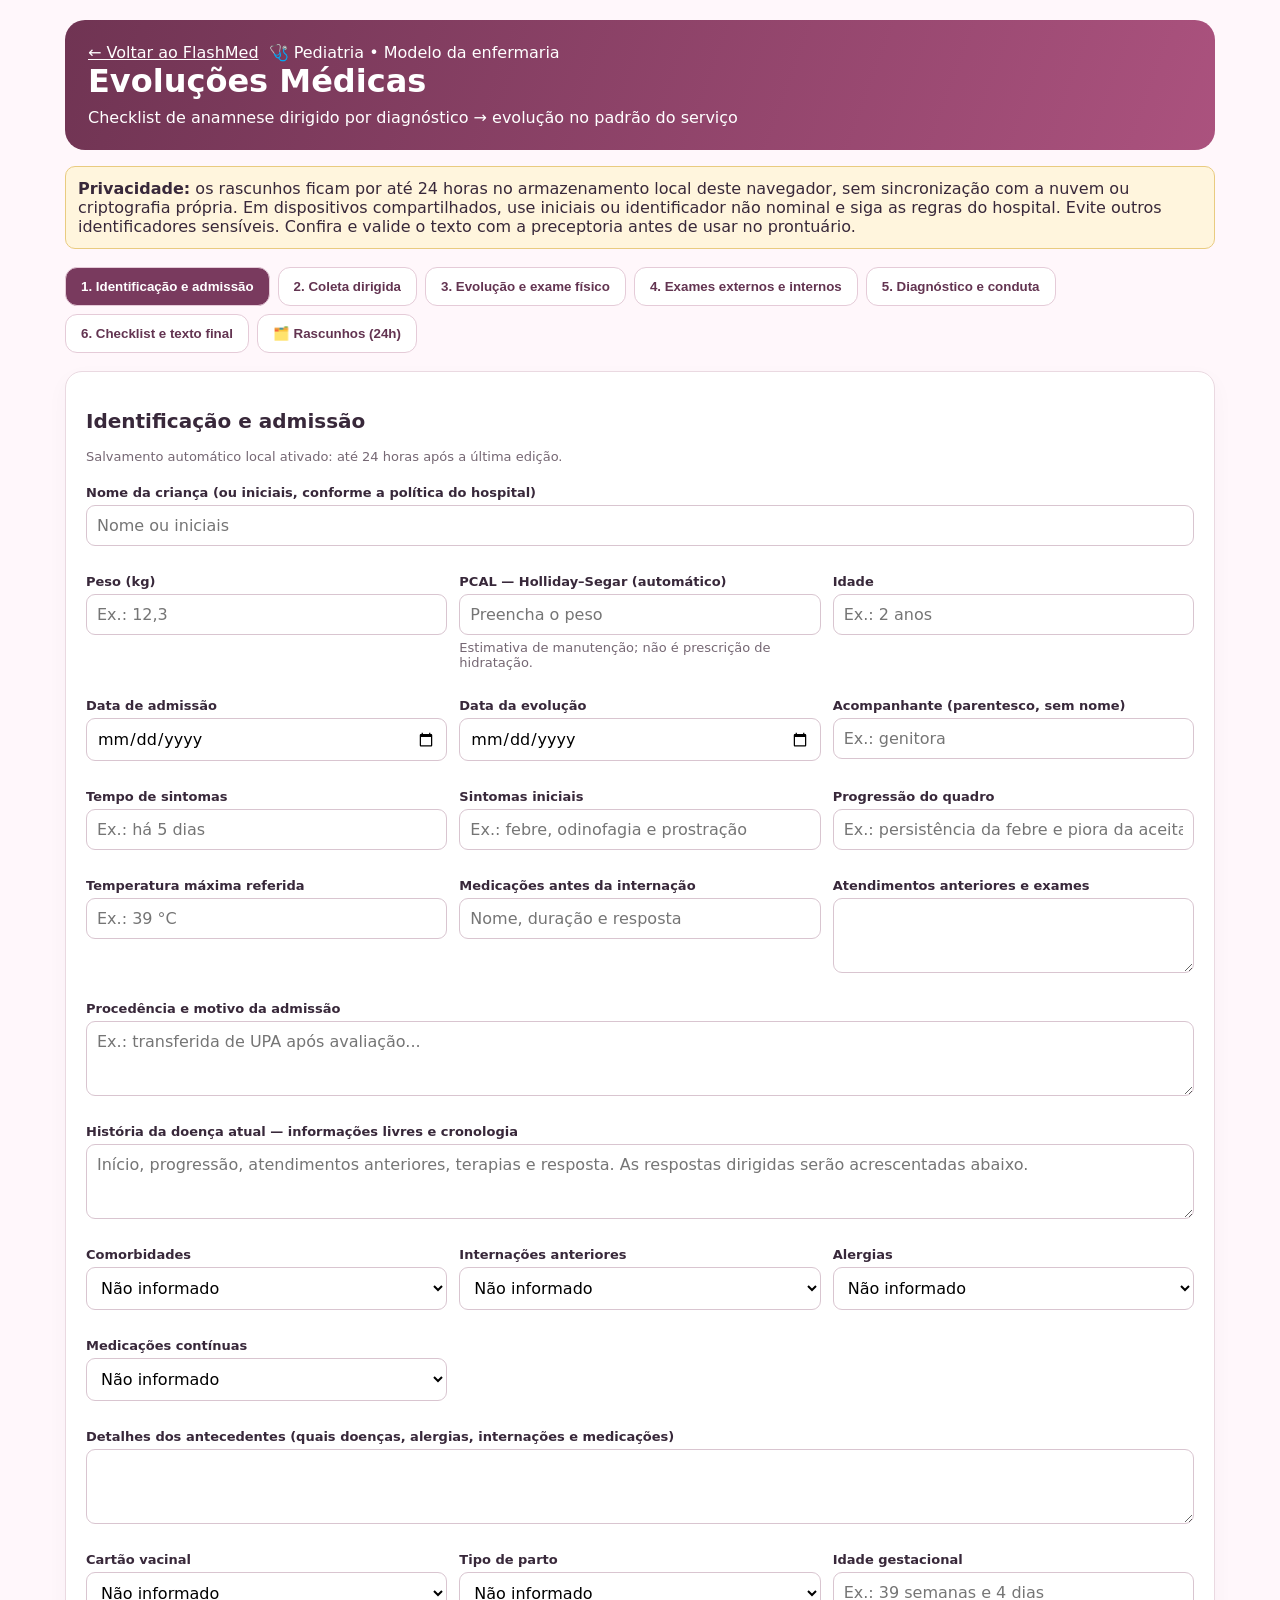
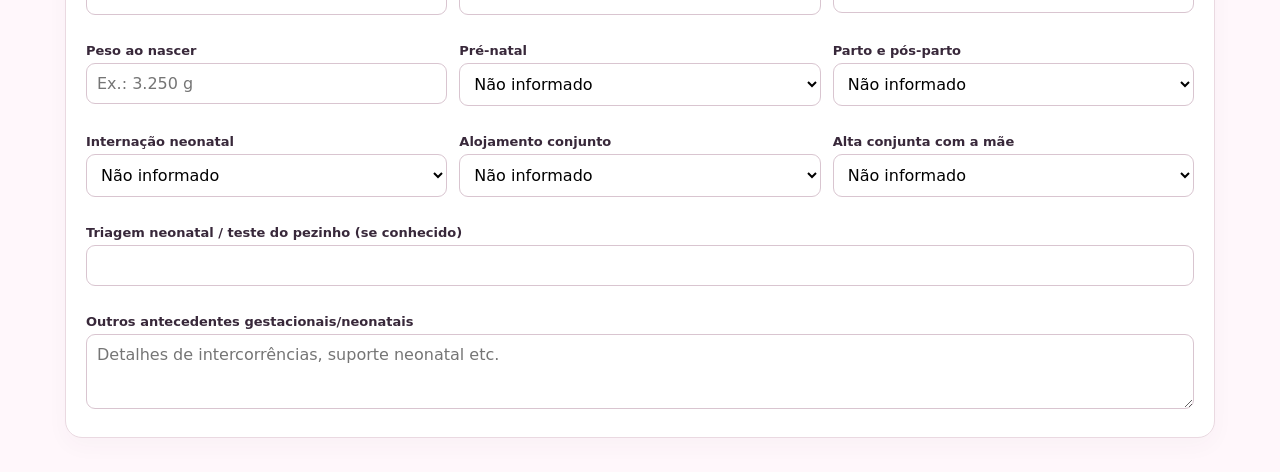
==== commit f3156632: "feat: structured pediatric history and evolution, neonatal fields, normal exam preview, focused ORL " ====
--- a/evolucoes.html
+++ b/evolucoes.html
@@ -1,14 +1,14 @@
 <!doctype html><html lang="pt-BR"><head><meta charset="utf-8"><meta name="viewport" content="width=device-width,initial-scale=1"><title>FlashMed • Evoluções Médicas</title><style>
-:root{font-family:Inter,system-ui,Arial,sans-serif;color:#38283a;background:#fff7fb}*{box-sizing:border-box}body{margin:0}.shell{max-width:1190px;margin:auto;padding:20px}header{background:linear-gradient(110deg,#703453,#ab527e);color:white;padding:23px;border-radius:20px}a{color:inherit}h1{margin:0 0 8px}h2{font-size:20px}.tabs{display:flex;flex-wrap:wrap;gap:8px;margin:18px 0}.tabs button,.btn{border:1px solid #e5cbd8;border-radius:12px;padding:11px 15px;background:white;color:#633451;cursor:pointer;font-weight:700}.tabs .active,.primary{background:#793a5e!important;color:white!important}.panel{background:white;border:1px solid #ead9e1;border-radius:17px;padding:20px;margin:14px 0;box-shadow:0 8px 22px #60325009}.grid{display:grid;grid-template-columns:repeat(3,minmax(0,1fr));gap:12px}.field{display:flex;flex-direction:column;gap:5px;margin:8px 0}label{font-weight:650;font-size:13px}input,select,textarea{width:100%;padding:10px;border:1px solid #d9c5d0;border-radius:9px;background:#fff;font:inherit}textarea{min-height:75px;resize:vertical}.wide{grid-column:1/-1}.question{padding:12px 0;border-bottom:1px solid #f0e3e9}.question strong{display:block;margin-bottom:8px}.options{display:flex;gap:10px;flex-wrap:wrap}.options label{font-weight:450;display:flex;align-items:center;gap:4px}.options input{width:auto}.muted{color:#756773;font-size:13px}.warning{background:#fff5dd;border:1px solid #e9cb80;padding:12px;border-radius:10px}.row{display:flex;gap:10px;flex-wrap:wrap;align-items:center}.exam{border:1px solid #e8d8df;border-radius:12px;padding:12px;margin:12px 0}.check{display:flex;gap:10px;align-items:flex-start;margin:10px 0}.check input{width:auto;margin-top:4px}.output{white-space:pre-wrap;font-family:Arial,sans-serif;line-height:1.65;background:#fff;border:1px solid #ddd;border-radius:12px;padding:22px;font-size:14px}.hide{display:none!important}@media(max-width:750px){.grid{grid-template-columns:1fr}.shell{padding:10px}.panel{padding:14px}}
+:root{font-family:Inter,system-ui,Arial,sans-serif;color:#38283a;background:#fff7fb}*{box-sizing:border-box}body{margin:0}.shell{max-width:1190px;margin:auto;padding:20px}header{background:linear-gradient(110deg,#703453,#ab527e);color:white;padding:23px;border-radius:20px}a{color:inherit}h1{margin:0 0 8px}h2{font-size:20px}.tabs{display:flex;flex-wrap:wrap;gap:8px;margin:18px 0}.tabs button,.btn{border:1px solid #e5cbd8;border-radius:12px;padding:11px 15px;background:white;color:#633451;cursor:pointer;font-weight:700}.tabs .active,.primary{background:#793a5e!important;color:white!important}.panel{background:white;border:1px solid #ead9e1;border-radius:17px;padding:20px;margin:14px 0;box-shadow:0 8px 22px #60325009}.grid{display:grid;grid-template-columns:repeat(3,minmax(0,1fr));gap:12px}.field{display:flex;flex-direction:column;gap:5px;margin:8px 0}label{font-weight:650;font-size:13px}input,select,textarea{width:100%;padding:10px;border:1px solid #d9c5d0;border-radius:9px;background:#fff;font:inherit}textarea{min-height:75px;resize:vertical}.wide{grid-column:1/-1}.question{padding:12px 0;border-bottom:1px solid #f0e3e9}.question strong{display:block;margin-bottom:8px}.options{display:flex;gap:10px;flex-wrap:wrap}.options label{font-weight:450;display:flex;align-items:center;gap:4px}.options input{width:auto}.muted{color:#756773;font-size:13px}.warning{background:#fff5dd;border:1px solid #e9cb80;padding:12px;border-radius:10px}.row{display:flex;gap:10px;flex-wrap:wrap;align-items:center}.exam{border:1px solid #e8d8df;border-radius:12px;padding:12px;margin:12px 0}.check{display:flex;gap:10px;align-items:flex-start;margin:10px 0}.check input{width:auto;margin-top:4px}.output strong{font-weight:850}.output{white-space:pre-wrap;font-family:Arial,sans-serif;line-height:1.65;background:#fff;border:1px solid #ddd;border-radius:12px;padding:22px;font-size:14px}.hide{display:none!important}@media(max-width:750px){.grid{grid-template-columns:1fr}.shell{padding:10px}.panel{padding:14px}}
 </style></head><body><div class="shell"><header><div class="row"><a href="./index.html">← Voltar ao FlashMed</a><span>🩺 Pediatria • Modelo da enfermaria</span></div><h1>Evoluções Médicas</h1><div>Checklist de anamnese dirigido por diagnóstico → evolução no padrão do serviço</div></header>
 <p class="warning"><b>Privacidade:</b> os rascunhos ficam por até 24 horas no armazenamento local deste navegador, sem sincronização com a nuvem ou criptografia própria. Em dispositivos compartilhados, use iniciais ou identificador não nominal e siga as regras do hospital. Evite outros identificadores sensíveis. Confira e valide o texto com a preceptoria antes de usar no prontuário.</p>
 <div class="tabs"><button class="active" data-tab="dados">1. Identificação e admissão</button><button data-tab="coleta">2. Coleta dirigida</button><button data-tab="evolucao">3. Evolução e exame físico</button><button data-tab="exames">4. Exames externos e internos</button><button data-tab="plano">5. Diagnóstico e conduta</button><button data-tab="final">6. Checklist e texto final</button><button data-tab="rascunhos">🗂️ Rascunhos (24h)</button></div>
-<section id="dados" class="panel"><h2>Identificação e admissão</h2><p class="muted" id="draftStatus" role="status">Salvamento automático local ativado: até 24 horas após a última edição.</p><div class="grid"><div class="field wide"><label>Nome da criança (ou iniciais, conforme a política do hospital)</label><input data-f="nome" autocomplete="off" placeholder="Nome ou iniciais"></div><div class="field"><label>Peso (kg)</label><input data-f="peso" placeholder="Ex.: 12,3"></div><div class="field"><label>PCAL — Holliday–Segar (automático)</label><input id="pcalAuto" readonly placeholder="Preencha o peso"><small id="pcalDetails" class="muted">Estimativa de manutenção; não é prescrição de hidratação.</small></div><div class="field"><label>Idade</label><input data-f="idade" placeholder="Ex.: 2 anos"></div><div class="field"><label>Data de admissão</label><input data-f="adm" type="date"></div><div class="field"><label>Data da evolução</label><input data-f="data" type="date"></div><div class="field"><label>Acompanhante (parentesco, sem nome)</label><input data-f="acomp" placeholder="Ex.: genitora"></div><div class="field wide"><label>Procedência e motivo da admissão</label><textarea data-f="procedencia" placeholder="Ex.: transferida de UPA após avaliação..."></textarea></div><div class="field wide"><label>História da doença atual — informações livres e cronologia</label><textarea data-f="hda" placeholder="Início, progressão, atendimentos anteriores, terapias e resposta. As respostas dirigidas serão acrescentadas abaixo."></textarea></div><div class="field wide"><label>HPP (comorbidades, internações, alergias e medicações habituais)</label><textarea data-f="hpp"></textarea></div><div class="field"><label>Cartão vacinal</label><select data-f="cv" id="cvSelect"><option value="">Não informado</option><option>Completo (cartão conferido)</option><option>Completo (SIC)</option><option>Incompleto (cartão conferido)</option><option>Incompleto (SIC)</option></select></div><div class="field hide" id="cvMissingWrap"><label>Quais vacinas ou doses estão pendentes?</label><textarea data-f="cvMissing" placeholder="Ex.: influenza, COVID-19; conferir cartão"></textarea></div><div class="field wide"><label>História obstétrica/neonatal (H0), quando pertinente</label><textarea data-f="h0" placeholder="Parto, IG, peso ao nascer, intercorrências e internação neonatal"></textarea></div></div></section>
+<section id="dados" class="panel"><h2>Identificação e admissão</h2><p class="muted" id="draftStatus" role="status">Salvamento automático local ativado: até 24 horas após a última edição.</p><div class="grid"><div class="field wide"><label>Nome da criança (ou iniciais, conforme a política do hospital)</label><input data-f="nome" autocomplete="off" placeholder="Nome ou iniciais"></div><div class="field"><label>Peso (kg)</label><input data-f="peso" placeholder="Ex.: 12,3"></div><div class="field"><label>PCAL — Holliday–Segar (automático)</label><input id="pcalAuto" readonly placeholder="Preencha o peso"><small id="pcalDetails" class="muted">Estimativa de manutenção; não é prescrição de hidratação.</small></div><div class="field"><label>Idade</label><input data-f="idade" placeholder="Ex.: 2 anos"></div><div class="field"><label>Data de admissão</label><input data-f="adm" type="date"></div><div class="field"><label>Data da evolução</label><input data-f="data" type="date"></div><div class="field"><label>Acompanhante (parentesco, sem nome)</label><input data-f="acomp" placeholder="Ex.: genitora"></div><div class="field"><label>Tempo de sintomas</label><input data-f="tempoSintomas" placeholder="Ex.: há 5 dias"></div><div class="field"><label>Sintomas iniciais</label><input data-f="sintomasIniciais" placeholder="Ex.: febre, odinofagia e prostração"></div><div class="field"><label>Progressão do quadro</label><input data-f="progressao" placeholder="Ex.: persistência da febre e piora da aceitação alimentar"></div><div class="field"><label>Temperatura máxima referida</label><input data-f="taxMax" placeholder="Ex.: 39 °C"></div><div class="field"><label>Medicações antes da internação</label><input data-f="medsPrevias" placeholder="Nome, duração e resposta"></div><div class="field"><label>Atendimentos anteriores e exames</label><textarea data-f="atendPrevios"></textarea></div><div class="field wide"><label>Procedência e motivo da admissão</label><textarea data-f="procedencia" placeholder="Ex.: transferida de UPA após avaliação..."></textarea></div><div class="field wide"><label>História da doença atual — informações livres e cronologia</label><textarea data-f="hda" placeholder="Início, progressão, atendimentos anteriores, terapias e resposta. As respostas dirigidas serão acrescentadas abaixo."></textarea></div><div class="field"><label>Comorbidades</label><select data-f="hppComorb"><option value="">Não informado</option><option value="Nega comorbidades">Nega comorbidades</option><option value="Possui comorbidades">Possui comorbidades</option></select></div><div class="field"><label>Internações anteriores</label><select data-f="hppIntern"><option value="">Não informado</option><option value="Nega internações prévias">Nega internações prévias</option><option value="Relata internações anteriores">Relata internações anteriores</option></select></div><div class="field"><label>Alergias</label><select data-f="hppAlerg"><option value="">Não informado</option><option value="Nega alergias conhecidas">Nega alergias conhecidas</option><option value="Relata alergias">Relata alergias</option><option value="Alergias desconhecidas">Alergias desconhecidas</option></select></div><div class="field"><label>Medicações contínuas</label><select data-f="hppMed"><option value="">Não informado</option><option value="Nega uso de medicações contínuas">Nega uso de medicações contínuas</option><option value="Em uso de medicações contínuas">Em uso de medicações contínuas</option></select></div><div class="field wide"><label>Detalhes dos antecedentes (quais doenças, alergias, internações e medicações)</label><textarea data-f="hpp"></textarea></div><div class="field"><label>Cartão vacinal</label><select data-f="cv" id="cvSelect"><option value="">Não informado</option><option>Completo (cartão conferido)</option><option>Completo (SIC)</option><option>Incompleto (cartão conferido)</option><option>Incompleto (SIC)</option></select></div><div class="field hide" id="cvMissingWrap"><label>Quais vacinas ou doses estão pendentes?</label><textarea data-f="cvMissing" placeholder="Ex.: influenza, COVID-19; conferir cartão"></textarea></div><div class="field"><label>Tipo de parto</label><select data-f="h0Parto"><option value="">Não informado</option><option>Vaginal</option><option>Cesáreo</option><option>Instrumental</option></select></div><div class="field"><label>Idade gestacional</label><input data-f="h0Ig" placeholder="Ex.: 39 semanas e 4 dias"></div><div class="field"><label>Peso ao nascer</label><input data-f="h0Peso" placeholder="Ex.: 3.250 g"></div><div class="field"><label>Pré-natal</label><select data-f="h0Prenatal"><option value="">Não informado</option><option>Sem intercorrências referidas</option><option>Com intercorrências</option></select></div><div class="field"><label>Parto e pós-parto</label><select data-f="h0Inter"><option value="">Não informado</option><option>Sem intercorrências referidas</option><option>Com intercorrências</option></select></div><div class="field"><label>Internação neonatal</label><select data-f="h0Uti"><option value="">Não informado</option><option>Não necessitou de internação neonatal</option><option>Necessitou de internação neonatal</option></select></div><div class="field"><label>Alojamento conjunto</label><select data-f="h0Aloj"><option value="">Não informado</option><option>Permaneceu em alojamento conjunto</option><option>Não permaneceu em alojamento conjunto</option></select></div><div class="field"><label>Alta conjunta com a mãe</label><select data-f="h0Alta"><option value="">Não informado</option><option>Recebeu alta com a mãe</option><option>Não recebeu alta com a mãe</option></select></div><div class="field wide"><label>Triagem neonatal / teste do pezinho (se conhecido)</label><input data-f="h0Triagem"></div><div class="field wide"><label>Outros antecedentes gestacionais/neonatais</label><textarea data-f="h0" placeholder="Detalhes de intercorrências, suporte neonatal etc."></textarea></div></div></section>
 <section id="coleta" class="panel hide"><h2>Coleta dirigida</h2><div class="field"><label>Quadro principal</label><select id="diagnostico"></select></div><p class="muted">Marque Sim, Não ou Não investigado. Somente respostas verificadas entram na história; itens não investigados aparecem no checklist final.</p><div id="questions"></div><div class="field"><label>Outras perguntas / achados relevantes</label><textarea data-f="outros"></textarea></div></section>
-<section id="evolucao" class="panel hide"><h2>Evolução médica do dia</h2><div class="grid"><div class="field wide"><label>Últimas 24 horas (estado geral, febre, sintomas, aceitação alimentar, diurese, dejeções, intercorrências)</label><textarea data-f="ultimas"></textarea></div><div class="field"><label>SpO₂ e suporte de O₂</label><input data-f="spo" placeholder="Ex.: 98% em ar ambiente"></div><div class="field"><label>Temperatura</label><input data-f="temp" placeholder="°C"></div><div class="field"><label>FC</label><input data-f="fc" placeholder="bpm"></div><div class="field"><label>FR</label><input data-f="fr" placeholder="irpm"></div><div class="field"><label>PA (se aferida)</label><input data-f="pa" placeholder="mmHg"></div><div class="field"><label>Dor / escala (se pertinente)</label><input data-f="dor"></div><div class="field wide"><label><input type="checkbox" id="examConfirmed" style="width:auto"> Confirmei pessoalmente o exame físico registrado abaixo</label><small class="muted">Os sistemas aparecem como “sem alterações” para facilitar o preenchimento, mas só entram como normais no texto após sua confirmação. Se não examinou, selecione “Não avaliado”.</small></div><div id="physicalSystems" class="wide"></div><div class="field wide"><label>Exame direcionado adicional (olhos, pele, ORL etc.)</label><textarea data-f="adicional"></textarea></div></div></section>
-<section id="exames" class="panel hide"><h2>Exames complementares</h2><p>Registre exames externos e internos separadamente. Cada resultado aparecerá na evolução com origem e data. Use as unidades fornecidas pelo laboratório.</p><div class="row"><button class="btn" onclick="addExam('EXTERNO')">＋ Exame externo</button><button class="btn" onclick="addExam('INTERNO')">＋ Exame interno</button></div><div id="examList"></div></section>
-<section id="plano" class="panel hide"><h2>Medicações, hipóteses e conduta</h2><div class="grid"><div class="field wide"><label>Medicações em uso (nome, dose prescrita, unidade, via, DI e dia de tratamento)</label><textarea data-f="meds" placeholder="Uma por linha. Confira as doses com a prescrição e a preceptoria."></textarea></div><div class="field wide"><label>Hipóteses diagnósticas (HD)</label><textarea data-f="hd" placeholder="Uma por linha"></textarea></div><div class="field wide"><label>Condutas-padrão do registro (marque somente o que foi realizado/orientado)</label><div id="standardConduct"></div></div><div class="field wide"><label>Conduta adicional discutida e orientada pela preceptoria</label><textarea data-f="conduta" placeholder="Ex.: manter ceftriaxona D2; solicitar hemograma de controle... Uma por linha."></textarea></div><div class="field wide"><label>Pendências e pontos para discussão</label><textarea data-f="pendencias"></textarea></div></div></section>
-<section id="final" class="panel hide"><h2>Checklist antes de finalizar</h2><div id="checklist"></div><p class="muted">O checklist é de conferência; campos em branco continuam pendentes e não serão preenchidos automaticamente com achados normais.</p><div class="row"><button class="btn primary" onclick="generate()">Gerar evolução</button><button class="btn" onclick="copyOutput()">Copiar texto</button><button class="btn" onclick="window.print()">Imprimir</button><button class="btn" onclick="clearForm()">Limpar formulário</button></div><h2>Texto gerado — ordem da enfermaria</h2><div id="output" class="output">Preencha os campos e clique em “Gerar evolução”.</div></section>
+<section id="evolucao" class="panel hide"><h2>Evolução médica do dia</h2><div class="grid"><div class="field"><label>Local de avaliação</label><select data-f="evoLocal"><option value="">Não informado</option><option>Leito de enfermaria</option><option>Ambulatório</option><option>Pronto atendimento</option></select></div><div class="field"><label>Estado geral nas últimas horas</label><select data-f="evoGeral"><option value="">Não informado</option><option>Melhora do estado geral</option><option>Estado geral mantido</option><option>Piora do estado geral</option></select></div><div class="field"><label>Temperatura nas últimas 24h</label><select data-f="evoFebre"><option value="">Não informado</option><option>Afebril</option><option>Febre persistente</option><option>Episódios febris intermitentes</option></select></div><div class="field"><label>Sintomas respiratórios / outros</label><input data-f="evoSintomas" placeholder="Ex.: redução da tosse e da dor"></div><div class="field"><label>Aceitação alimentar</label><select data-f="evoAliment"><option value="">Não informado</option><option>Boa aceitação alimentar</option><option>Melhora da aceitação alimentar</option><option>Hiporexia</option><option>Recusa alimentar</option></select></div><div class="field"><label>Diurese</label><select data-f="evoDiurese"><option value="">Não informado</option><option>Presente e fisiológica</option><option>Reduzida</option><option>Ausente</option></select></div><div class="field"><label>Dejeções</label><select data-f="evoDej"><option value="">Não informado</option><option>Presentes e fisiológicas</option><option>Ausentes</option><option>Alteradas</option></select></div><div class="field"><label>Desconforto respiratório</label><select data-f="evoResp"><option value="">Não informado</option><option>Sem desconforto respiratório</option><option>Com desconforto respiratório</option></select></div><div class="field"><label>Estabilidade hemodinâmica</label><select data-f="evoHemo"><option value="">Não informado</option><option>Hemodinamicamente estável</option><option>Instabilidade hemodinâmica</option></select></div><div class="field wide"><label>Intercorrências e informações adicionais das últimas 24h</label><textarea data-f="ultimas"></textarea></div><div class="field"><label>SpO₂ e suporte de O₂</label><input data-f="spo" placeholder="Ex.: 98% em ar ambiente"></div><div class="field"><label>Temperatura</label><input data-f="temp" placeholder="°C"></div><div class="field"><label>FC</label><input data-f="fc" placeholder="bpm"></div><div class="field"><label>FR</label><input data-f="fr" placeholder="irpm"></div><div class="field"><label>PA (se aferida)</label><input data-f="pa" placeholder="mmHg"></div><div class="field"><label>Dor / escala (se pertinente)</label><input data-f="dor"></div><div class="field wide"><label><input type="checkbox" id="examConfirmed" style="width:auto"> Confirmei pessoalmente o exame físico registrado abaixo</label><small class="muted">Os sistemas aparecem como “sem alterações” para facilitar o preenchimento, mas só entram como normais no texto após sua confirmação. Se não examinou, selecione “Não avaliado”.</small></div><div id="physicalSystems" class="wide"></div><div class="field wide"><label>Oroscopia, otoscopia e rinoscopia (marque somente se examinadas)</label><div id="focusedSystems"></div></div><div class="field wide"><label>Outro exame adicional realizado</label><textarea data-f="adicional"></textarea></div></div></section>
+<section id="exames" class="panel hide"><h2>Exames complementares</h2><label class="check"><input type="checkbox" id="includeExams"> Incluir seção EXAMES COMPLEMENTARES na evolução</label><p>Registre exames externos e internos separadamente. Cada resultado aparecerá na evolução com origem e data. Use as unidades fornecidas pelo laboratório.</p><div class="row"><button class="btn" onclick="addExam('EXTERNO')">＋ Exame externo</button><button class="btn" onclick="addExam('INTERNO')">＋ Exame interno</button></div><div id="examList"></div></section>
+<section id="plano" class="panel hide"><h2>Medicações, hipóteses e conduta</h2><div class="grid"><div class="field wide"><label class="check"><input type="checkbox" id="includeMeds"> Incluir seção MEDICAÇÕES EM USO na evolução</label></div><div class="field wide"><label>Medicações em uso (nome, dose prescrita, unidade, via, DI e dia de tratamento)</label><textarea data-f="meds" placeholder="Uma por linha. Confira as doses com a prescrição e a preceptoria."></textarea></div><div class="field wide"><label>Hipóteses diagnósticas (HD)</label><textarea data-f="hd" placeholder="Uma por linha"></textarea></div><div class="field wide"><label>Condutas-padrão do registro (marque somente o que foi realizado/orientado)</label><div id="standardConduct"></div></div><div class="field wide"><label>Conduta adicional discutida e orientada pela preceptoria</label><textarea data-f="conduta" placeholder="Ex.: manter ceftriaxona D2; solicitar hemograma de controle... Uma por linha."></textarea></div><div class="field wide"><label>Pendências e pontos para discussão</label><textarea data-f="pendencias"></textarea></div></div></section>
+<section id="final" class="panel hide"><h2>Checklist antes de finalizar</h2><div id="checklist"></div><p class="muted">O checklist é de conferência; campos em branco continuam pendentes e não serão preenchidos automaticamente com achados normais.</p><div class="row"><button class="btn primary" onclick="generate()">Gerar evolução</button><button class="btn" onclick="copyOutput()">Copiar texto</button><button class="btn" onclick="window.print()">Imprimir</button><button class="btn" onclick="clearForm()">Limpar formulário</button></div><h2>Texto gerado — ordem da enfermaria</h2><div id="output" class="output">Preencha os campos e clique em “Gerar evolução”.</div><p class="muted">Revise a história gerada, os achados de exame físico e a conduta antes de copiar para o prontuário.</p></section>
 <section id="rascunhos" class="panel hide"><h2>Rascunhos salvos neste dispositivo</h2><p class="warning">Salvos apenas neste navegador, por até 24 horas após a última edição. O conteúdo não é criptografado pelo FlashMed. Apagar dados do navegador ou usar outro aparelho pode tornar os rascunhos indisponíveis. Não utilize este recurso como prontuário.</p><div class="row"><button class="btn primary" onclick="newDraft()">＋ Nova evolução</button><button class="btn" onclick="saveDraftNow()">Salvar agora</button></div><div id="draftList"></div></section>
 </div><script>
 const qs={
@@ -24,7 +24,7 @@
 const fields={};let exams=[];const $=id=>document.getElementById(id);document.querySelectorAll('[data-f]').forEach(el=>{const update=()=>{fields[el.dataset.f]=el.value;if(el.dataset.f==='peso')updatePcal();if(el.dataset.f==='cv')updateVaccines();scheduleDraftSave()};el.addEventListener('input',update);el.addEventListener('change',update)});
 document.querySelectorAll('[data-tab]').forEach(b=>b.onclick=()=>{document.querySelectorAll('[data-tab]').forEach(x=>x.classList.toggle('active',x===b));document.querySelectorAll('section').forEach(x=>x.classList.toggle('hide',x.id!==b.dataset.tab));if(b.dataset.tab==='final')renderChecklist();if(b.dataset.tab==='rascunhos')renderDrafts()});
 Object.keys(qs).forEach(d=>{let o=document.createElement('option');o.textContent=d;$('diagnostico').append(o)});$('diagnostico').onchange=()=>{renderQuestions()};let answers={};function renderQuestions(){let d=$('diagnostico').value;$('questions').innerHTML='';qs[d].forEach((q,i)=>{let k=d+'-'+i,div=document.createElement('div');div.className='question';let title=document.createElement('strong');title.textContent=(i+1)+'. '+q;div.append(title);let opts=document.createElement('div');opts.className='options';['Sim','Não','Não investigado'].forEach(v=>{let lab=document.createElement('label'),radio=document.createElement('input');radio.type='radio';radio.name='q'+i;radio.value=v;radio.checked=(answers[k]?.v||'Não investigado')===v;radio.onchange=()=>{answers[k]={v,detail:detail.value};scheduleDraftSave()};lab.append(radio,document.createTextNode(v));opts.append(lab)});div.append(opts);let detail=document.createElement('textarea');detail.placeholder='Detalhes: duração, valores, datas, intensidade e observações';detail.value=answers[k]?.detail||'';detail.oninput=()=>{answers[k]={v:div.querySelector('input:checked')?.value||'Não investigado',detail:detail.value};scheduleDraftSave()};div.append(detail);$('questions').append(div)})}renderQuestions();
-function addExam(origin){let e={origin,date:'',kind:'',result:''};exams.push(e);renderExams();scheduleDraftSave()}
+function addExam(origin){$('includeExams').checked=true;let e={origin,date:'',kind:'',result:''};exams.push(e);renderExams();scheduleDraftSave()}
 function renderExams(){$('examList').innerHTML='';exams.forEach((e,i)=>{let box=document.createElement('div');box.className='exam';box.innerHTML='<b>'+e.origin+'</b><div class="grid"><div class="field"><label>Data</label><input type="date" data-k="date"></div><div class="field"><label>Exame</label><input data-k="kind" placeholder="RX tórax / Hemograma / TC..."></div><div class="field wide"><label>Resultado e unidades</label><textarea data-k="result"></textarea></div></div><button class="btn" data-remove>Excluir este exame</button>';['date','kind','result'].forEach(k=>{let el=box.querySelector('[data-k="'+k+'"]');el.value=e[k];el.oninput=()=>{e[k]=el.value;scheduleDraftSave()}});box.querySelector('[data-remove]').onclick=()=>{exams.splice(i,1);renderExams();scheduleDraftSave()};$('examList').append(box)})}
 const val=k=>(fields[k]||'').trim(),pending=k=>val(k)||'[PENDENTE]',date=s=>s?s.split('-').reverse().join('/'):'[DATA PENDENTE]';
 function updatePcal(){const w=Number(val('peso').replace(',','.'));let box=$('pcalAuto'),detail=$('pcalDetails');if(!Number.isFinite(w)||w<=0){box.value='';detail.textContent='Informe o peso em kg.';return}let total=100*Math.min(w,10)+50*Math.max(0,Math.min(w-10,10))+20*Math.max(0,w-20);fields.pcal=total.toLocaleString('pt-BR',{maximumFractionDigits:1})+' kcal/dia';box.value=fields.pcal;detail.textContent='Manutenção estimada: '+total.toLocaleString('pt-BR',{maximumFractionDigits:1})+' mL/dia ('+(total/24).toLocaleString('pt-BR',{maximumFractionDigits:1})+' mL/h). Fórmula não aplicável automaticamente a neonatos ou situações que exigem ajuste.'}
@@ -36,31 +36,54 @@
 ar:['MV PRESENTE BILATERALMENTE, SEM RUÍDOS ADVENTÍCIOS, SEM SINAIS DE DESCONFORTO RESPIRATÓRIO','AR'],
 abd:['PLANO, FLÁCIDO, DEPRESSÍVEL, INDOLOR À PALPAÇÃO, RHA+, SEM MASSAS OU VISCEROMEGALIAS PALPÁVEIS','ABD'],
 ext:['AQUECIDAS, BEM PERFUNDIDAS, TEC <2S, PULSOS PALPÁVEIS E SIMÉTRICOS, SEM EDEMA','EXT']
-};const physicalState={};Object.keys(physical).forEach(k=>physicalState[k]={status:'normal',detail:''});
+};const focused={oroscopia:['OROSCOPIA','MUCOSA ORAL SEM LESÕES, OROFARINGE SEM HIPEREMIA OU EXSUDATO'],otoscopia:['OTOSCOPIA','CONDUTOS AUDITIVOS SEM ALTERAÇÕES, MEMBRANAS TIMPÂNICAS ÍNTEGRAS, SEM ABAULAMENTO OU HIPEREMIA'],rinoscopia:['RINOSCOPIA','MUCOSA NASAL SEM ALTERAÇÕES APARENTES, SEM SECREÇÃO OU OBSTRUÇÃO']};const focusedState={};Object.keys(focused).forEach(k=>focusedState[k]={status:'nao',detail:''});const physicalState={};Object.keys(physical).forEach(k=>physicalState[k]={status:'normal',detail:''});
 function renderPhysical(){let root=$('physicalSystems');root.innerHTML='';for(const [k,[normal,title]] of Object.entries(physical)){let box=document.createElement('div');box.className='question';let heading=document.createElement('strong');heading.textContent=title;box.append(heading);let sel=document.createElement('select');[['normal','Sem alterações'],['alterado','Alterado'],['nao','Não avaliado']].forEach(([v,t])=>{let o=document.createElement('option');o.value=v;o.textContent=t;sel.append(o)});sel.value=physicalState[k].status;let detail=document.createElement('textarea');detail.placeholder='Descreva as alterações encontradas';detail.value=physicalState[k].detail;detail.classList.toggle('hide',sel.value!=='alterado');sel.onchange=()=>{physicalState[k].status=sel.value;detail.classList.toggle('hide',sel.value!=='alterado');$('examConfirmed').checked=false;scheduleDraftSave()};detail.oninput=()=>{physicalState[k].detail=detail.value;scheduleDraftSave()};box.append(sel,detail);root.append(box)}}renderPhysical();
-const conductOptions=['MANTENHO DIETA CONFORME ACEITAÇÃO E FAIXA ETÁRIA','MANTENHO MEDICAÇÕES CONFORME PRESCRIÇÃO VALIDADA','MANTENHO LAVAGEM NASAL, SE INDICADA','SOLICITO EXAMES DE CONTROLE, SE INDICADOS','RESPONSÁVEL CIENTE DO QUADRO E DAS CONDUTAS','COMUNICAR INTERCORRÊNCIAS AO MÉDICO PLANTONISTA'];const selectedConduct=new Set();
+function renderFocused(){let root=$('focusedSystems');root.innerHTML='';for(const [k,[label,normal]] of Object.entries(focused)){let div=document.createElement('div');div.className='question';let title=document.createElement('strong');title.textContent=label;let sel=document.createElement('select');[['nao','Não realizado'],['normal','Normal'],['alterado','Alterado']].forEach(([v,t])=>{let o=document.createElement('option');o.value=v;o.textContent=t;sel.append(o)});sel.value=focusedState[k].status;let ta=document.createElement('textarea');ta.placeholder='Descreva o achado';ta.value=focusedState[k].detail;ta.classList.toggle('hide',sel.value!=='alterado');sel.onchange=()=>{focusedState[k].status=sel.value;ta.classList.toggle('hide',sel.value!=='alterado');scheduleDraftSave()};ta.oninput=()=>{focusedState[k].detail=ta.value;scheduleDraftSave()};div.append(title,sel,ta);root.append(div)}}renderFocused();
+const conductOptions=['MANTENHO DIETA CONFORME ACEITAÇÃO E FAIXA ETÁRIA','MANTENHO MEDICAÇÕES EM USO, CONFORME PRESCRIÇÃO','MANTENHO LAVAGEM NASAL, SE INDICADA','SOLICITO EXAMES DE CONTROLE','RESPONSÁVEL CIENTE DO QUADRO E DAS CONDUTAS','COMUNICAR INTERCORRÊNCIAS AO MÉDICO PLANTONISTA'];const selectedConduct=new Set();
 function renderConduct(){let box=$('standardConduct');box.innerHTML='';conductOptions.forEach(x=>{let l=document.createElement('label');l.className='check';let c=document.createElement('input');c.type='checkbox';c.checked=selectedConduct.has(x);c.onchange=()=>{c.checked?selectedConduct.add(x):selectedConduct.delete(x);scheduleDraftSave()};l.append(c,document.createTextNode(x));box.append(l)})}renderConduct();
 function clinicalAnswers(){let d=$('diagnostico').value;return qs[d].map((q,i)=>{let a=answers[d+'-'+i];if(!a||a.v==='Não investigado')return '';return q+' '+(a.v==='Não'?'Negado.':'Referido.')+(a.detail?' '+a.detail:'')}).filter(Boolean).join(' ')}
-function renderChecklist(){let required=[['Peso',val('peso')],['PCAL calculado automaticamente',val('pcal')],['Idade',val('idade')],['Admissão',val('adm')],['Cronologia da admissão',val('hda')],['HPP e alergias',val('hpp')],['Cartão vacinal e pendências',val('cv')&&(!val('cv').startsWith('Incompleto')||val('cvMissing'))],['Evolução das últimas 24 horas',val('ultimas')],['Saturação',val('spo')],['Frequência cardíaca',val('fc')],['Frequência respiratória',val('fr')],['Temperatura',val('temp')],['Exame físico conferido e alterações descritas',$('examConfirmed').checked&&Object.values(physicalState).every(x=>x.status!=='alterado'||x.detail.trim())],['Exames externos/internos (se houver)',true],['Medicações em uso (se houver)',true],['Hipóteses diagnósticas',val('hd')],['Conduta validada pela preceptoria',val('conduta')||selectedConduct.size],['Perguntas específicas investigadas',qs[$('diagnostico').value].every((q,i)=>answers[$('diagnostico').value+'-'+i]?.v&&answers[$('diagnostico').value+'-'+i].v!=='Não investigado')]];$('checklist').innerHTML='';required.forEach(([name,done])=>{let l=document.createElement('label');l.className='check';let c=document.createElement('input');c.type='checkbox';c.checked=!!done;c.onchange=()=>{};l.append(c,document.createTextNode(name+(done?' ✓':' — conferir')));$('checklist').append(l)})}
-function physicalText(k){let x=physicalState[k];if(x.status==='nao')return 'NÃO AVALIADO';if(x.status==='alterado')return x.detail.trim()||'[ALTERAÇÃO PENDENTE]';return $('examConfirmed').checked?physical[k][0]:'[EXAME NÃO CONFIRMADO — NÃO REGISTRAR COMO NORMAL]'}
-function generate(){renderChecklist();let admission=[val('procedencia'),val('hda'),clinicalAnswers(),val('outros')].filter(Boolean).join(' ');let exam=exams.map(e=>(e.kind||'EXAME NÃO INFORMADO')+' '+e.origin+' ('+date(e.date)+'): '+(e.result||'[RESULTADO PENDENTE]')).join('\n');let vitals=['SPO₂: '+pending('spo'),'TEMP: '+pending('temp'),'FC: '+pending('fc'),'FR: '+pending('fr')];if(val('pa'))vitals.push('PA: '+val('pa'));let output='### EVOLUÇÃO MÉDICA - ENFERMARIA PEDIÁTRICA - SUS ###\n\n- NOME: '+pending('nome')+'\n- PESO: '+pending('peso')+' KG     - PCAL: '+pending('pcal')+'     - IDADE: '+pending('idade')+'     - ADMISSÃO: '+date(val('adm'))+'\n\nADMISSÃO ('+date(val('adm'))+'): '+(admission||'[PENDENTE]')+'\n\nHPP: '+pending('hpp')+'\n\nCARTÃO VACINAL: '+pending('cv')+(val('cv').startsWith('Incompleto')?' — PENDENTES: '+pending('cvMissing'):'')+'\n\nH0: '+(val('h0')||'[NÃO INFORMADA / NÃO PERTINENTE — CONFERIR]')+'\n\nEVOLUÇÃO MÉDICA ('+date(val('data'))+'): '+(val('acomp')?'PACIENTE AVALIADO(A) EM COMPANHIA DE '+val('acomp')+'. ':'')+pending('ultimas')+'\n\nEXAME FÍSICO:\nSSVV: '+vitals.join(' | ')+'\nGERAL: '+physicalText('geral')+'\nNEURO: '+physicalText('neuro')+'\nACV: '+physicalText('acv')+'\nAR: '+physicalText('ar')+'\nABD: '+physicalText('abd')+'\nEXT: '+physicalText('ext')+(val('adicional')?'\nEXAME DIRECIONADO: '+val('adicional'):'')+'\n\nEXAMES COMPLEMENTARES:\n'+(exam||'[SEM EXAMES CADASTRADOS — CONFERIR]')+'\n\nMEDICAÇÕES EM USO:\n'+(val('meds')||'[PENDENTE / NÃO SE APLICA — CONFERIR]')+'\n\nHIPÓTESES DIAGNÓSTICAS:\n'+pending('hd')+'\n\nCONDUTA DISCUTIDA E ORIENTADA PELA PRECEPTORIA:\n'+([...[...selectedConduct],val('conduta')].filter(Boolean).join('\n')||'[PENDENTE]')+(val('pendencias')?'\n\nPENDÊNCIAS PARA DISCUSSÃO:\n'+val('pendencias'):'');$('output').textContent=output.toUpperCase()}
-async function copyOutput(){let t=$('output').textContent;if(!t||t.startsWith('Preencha'))return alert('Gere a evolução primeiro.');try{await navigator.clipboard.writeText(t);alert('Texto copiado.')}catch(e){let x=document.createElement('textarea');x.value=t;document.body.append(x);x.select();document.execCommand('copy');x.remove();alert('Texto copiado.')}}
+function renderChecklist(){let required=[['Peso',val('peso')],['PCAL calculado automaticamente',val('pcal')],['Idade',val('idade')],['Admissão',val('adm')],['Cronologia da admissão',val('hda')],['HPP e alergias',val('hpp')||val('hppComorb')||val('hppAlerg')],['Cartão vacinal e pendências',val('cv')&&(!val('cv').startsWith('Incompleto')||val('cvMissing'))],['Evolução das últimas 24 horas',val('ultimas')||val('evoGeral')||val('evoFebre')],['Saturação',val('spo')],['Frequência cardíaca',val('fc')],['Frequência respiratória',val('fr')],['Temperatura',val('temp')],['Exame físico conferido e alterações descritas',$('examConfirmed').checked&&Object.values(physicalState).every(x=>x.status!=='alterado'||x.detail.trim())&&Object.values(focusedState).every(x=>x.status!=='alterado'||x.detail.trim())],['Exames externos/internos (se houver)',true],['Medicações em uso (se houver)',true],['Hipóteses diagnósticas',val('hd')],['Conduta validada pela preceptoria',val('conduta')||selectedConduct.size],['Perguntas específicas investigadas',qs[$('diagnostico').value].every((q,i)=>answers[$('diagnostico').value+'-'+i]?.v&&answers[$('diagnostico').value+'-'+i].v!=='Não investigado')]];$('checklist').innerHTML='';required.forEach(([name,done])=>{let l=document.createElement('label');l.className='check';let c=document.createElement('input');c.type='checkbox';c.checked=!!done;c.onchange=()=>{};l.append(c,document.createTextNode(name+(done?' ✓':' — conferir')));$('checklist').append(l)})}
+function physicalText(k){let x=physicalState[k];if(x.status==='nao')return 'NÃO AVALIADO';if(x.status==='alterado')return x.detail.trim()||'[ALTERAÇÃO PENDENTE]';return physical[k][0]}
+
+function sentences(parts){return parts.map(x=>String(x||'').trim().replace(/[. ;,]+$/,'')).filter(Boolean).map(x=>x+'.').join(' ').replace(/\.\s+\./g,'. ')}
+function history(){let intro=val('tempoSintomas')?'QUADRO INICIADO '+val('tempoSintomas'):'',sx=val('sintomasIniciais')?'COM '+val('sintomasIniciais'):'',fever=val('taxMax')?'COM TEMPERATURA MÁXIMA REFERIDA DE '+val('taxMax'):'',start=[intro,sx,fever].filter(Boolean).join(', ');let p=[start,val('progressao')?'EVOLUIU COM '+val('progressao'):'',val('medsPrevias')?'RESPONSÁVEL RELATA USO PRÉVIO DE '+val('medsPrevias'):'',val('atendPrevios')?'FOI AVALIADO(A) PREVIAMENTE: '+val('atendPrevios'):'',val('procedencia')?'POSTERIORMENTE, '+val('procedencia'):'',val('hda'),val('outros')];let clinical=clinicalAnswers();if(clinical)p.push(clinical);return sentences(p)||'[HISTÓRIA DA ADMISSÃO PENDENTE]'}
+function personalHistory(){return sentences([val('hppComorb'),val('hppIntern'),val('hppAlerg'),val('hppMed'),val('hpp')])||'[NÃO INFORMADO]'}
+function neonatal(){let p=[val('h0Parto')?'NASCIDO(A) DE PARTO '+val('h0Parto'):'',val('h0Ig')?'IDADE GESTACIONAL DE '+val('h0Ig'):'',val('h0Peso')?'PESO AO NASCER DE '+val('h0Peso'):'',val('h0Prenatal')?'PRÉ-NATAL: '+val('h0Prenatal'):'',val('h0Inter')?'PARTO E PÓS-PARTO: '+val('h0Inter'):'',val('h0Uti'),val('h0Aloj'),val('h0Alta'),val('h0Triagem')?'TRIAGEM NEONATAL: '+val('h0Triagem'):'',val('h0')];return sentences(p)||'[NÃO INFORMADA / NÃO PERTINENTE — CONFERIR]'}
+function dailyEvolution(){let intro='CRIANÇA AVALIADA '+(val('evoLocal')==='Ambulatório'?'EM AMBULATÓRIO':val('evoLocal')==='Pronto atendimento'?'EM PRONTO ATENDIMENTO':'EM LEITO DE ENFERMARIA');if(val('acomp'))intro+=' EM COMPANHIA DE '+val('acomp');let p=[intro,val('evoGeral')?'NAS ÚLTIMAS HORAS, APRESENTA '+val('evoGeral'):'',val('evoFebre'),val('evoSintomas'),val('evoAliment'),val('evoHemo'),val('evoResp'),val('spo')?'SATURAÇÃO PERIFÉRICA DE '+val('spo'):'',val('evoDiurese')?'DIURESE '+val('evoDiurese'):'',val('evoDej')?'DEJEÇÕES '+val('evoDej'):'',val('ultimas')];return sentences(p)}
+function focusedText(){return Object.entries(focused).map(([k,[title,normal]])=>{let x=focusedState[k];return x.status==='nao'?'':title+': '+(x.status==='alterado'?(x.detail||'[ALTERAÇÃO PENDENTE]'):normal)}).filter(Boolean)}
+function generate(){renderChecklist();let exam=exams.filter(e=>e.kind||e.result).map(e=>(e.kind||'EXAME NÃO INFORMADO')+' '+e.origin+' ('+date(e.date)+'): '+(e.result||'[RESULTADO PENDENTE]')).join('\n');let vitals=['SPO₂: '+pending('spo'),'TEMP: '+pending('temp')+' °C','FC: '+pending('fc')+' BPM','FR: '+pending('fr')+' IRPM'];if(val('pa'))vitals.push('PA: '+val('pa')+' MMHG');let sections=[
+'### EVOLUÇÃO MÉDICA - ENFERMARIA PEDIÁTRICA - SUS ###',
+'- PESO: '+pending('peso')+' KG     - PCAL: '+pending('pcal')+'     - IDADE: '+pending('idade')+'     - ADMISSÃO: '+date(val('adm')),
+'ADMISSÃO ('+date(val('adm'))+'): '+history(),
+'HPP: '+personalHistory(),
+'CARTÃO VACINAL: '+pending('cv')+(val('cv').startsWith('Incompleto')?' — PENDENTES: '+pending('cvMissing'):''),
+'H0: '+neonatal(),
+'EVOLUÇÃO MÉDICA ('+date(val('data'))+'): '+dailyEvolution(),
+'EXAME FÍSICO:\nSSVV: '+vitals.join(' | ')+'\n'+Object.keys(physical).map(k=>k.toUpperCase()+': '+physicalText(k)).concat(focusedText()).concat(val('adicional')?['OUTROS: '+val('adicional')]:[]).join('\n')]; 
+
+if($('includeExams').checked)sections.push('EXAMES COMPLEMENTARES:\n'+(exam||'[EXAMES AINDA NÃO INFORMADOS]'));
+if($('includeMeds').checked)sections.push('MEDICAÇÕES EM USO:\n'+(val('meds')||'[MEDICAÇÕES AINDA NÃO INFORMADAS]'));
+sections.push('HIPÓTESES DIAGNÓSTICAS:\n'+pending('hd'));
+sections.push('CONDUTA DISCUTIDA E ORIENTADA PELA PRECEPTORIA:\n'+([...[...selectedConduct],val('conduta')].filter(Boolean).join('\n')||'[PENDENTE]'));
+if(val('pendencias'))sections.push('PENDÊNCIAS PARA DISCUSSÃO:\n'+val('pendencias'));
+let text=sections.join('\n\n').toUpperCase();$('output').textContent=text;$('output').innerHTML='';sections.forEach((section,index)=>{if(index) $('output').append(document.createTextNode('\n\n'));let lines=section.toUpperCase().split('\n');lines.forEach((line,n)=>{if(n)$('output').append(document.createTextNode('\n'));if(index<2){let strong=document.createElement('strong');strong.textContent=line;$('output').append(strong)}else $('output').append(document.createTextNode(line))})});if(!$('examConfirmed').checked){let note=document.createElement('p');note.className='warning';note.textContent='ATENÇÃO: descrições normais do exame físico são apenas modelos. Confirme os achados pessoalmente antes de copiar.';$('output').prepend(note)}}
+async function copyOutput(){let t=$('output').textContent;if(!t||t.startsWith('Preencha'))return alert('Gere a evolução primeiro.');if(!$('examConfirmed').checked)return alert('Confirme o exame físico antes de copiar a evolução.');try{await navigator.clipboard.writeText(t);alert('Texto copiado.')}catch(e){let x=document.createElement('textarea');x.value=t;document.body.append(x);x.select();document.execCommand('copy');x.remove();alert('Texto copiado.')}}
 function clearForm(){if(!confirm('Limpar todos os campos desta evolução e apagar o rascunho atual?'))return;deleteCurrentDraft();resetForm();}
-function resetForm(){document.querySelectorAll('[data-f]').forEach(el=>{el.value=''});Object.keys(fields).forEach(k=>delete fields[k]);exams=[];answers={};selectedConduct.clear();renderConduct();Object.keys(physicalState).forEach(k=>physicalState[k]={status:'normal',detail:''});$('examConfirmed').checked=false;renderPhysical();updatePcal();updateVaccines();renderQuestions();renderExams();$('output').textContent='Preencha os campos e clique em “Gerar evolução”.';renderChecklist();$('diagnostico').selectedIndex=0;renderQuestions();$('draftStatus').textContent='Nova evolução sem alterações.'}
+function resetForm(){document.querySelectorAll('[data-f]').forEach(el=>{el.value=''});Object.keys(fields).forEach(k=>delete fields[k]);exams=[];answers={};selectedConduct.clear();renderConduct();Object.keys(physicalState).forEach(k=>physicalState[k]={status:'normal',detail:''});$('examConfirmed').checked=false;renderPhysical();renderFocused();$('includeExams').checked=false;$('includeMeds').checked=false;updatePcal();updateVaccines();renderQuestions();renderExams();$('output').textContent='Preencha os campos e clique em “Gerar evolução”.';renderChecklist();Object.keys(focusedState).forEach(k=>focusedState[k]={status:'nao',detail:''});renderFocused();$('diagnostico').selectedIndex=0;renderQuestions();$('draftStatus').textContent='Nova evolução sem alterações.'}
 
 const DRAFT_KEY='flashmed_pediatria_drafts_v1',DRAFT_TTL=24*60*60*1000;
 let currentDraftId=null,draftTimer=null,restoringDraft=false;
 function draftStore(){try{let arr=JSON.parse(localStorage.getItem(DRAFT_KEY)||'[]');if(!Array.isArray(arr))arr=[];let valid=arr.filter(d=>d&&d.id&&Number.isFinite(d.updatedAt)&&Date.now()-d.updatedAt<DRAFT_TTL&&Date.now()>=d.updatedAt);if(valid.length!==arr.length)localStorage.setItem(DRAFT_KEY,JSON.stringify(valid));return valid}catch(e){return []}}
-function draftPayload(){return{fields:{...fields},diagnostico:$('diagnostico').value,answers:JSON.parse(JSON.stringify(answers)),exams:JSON.parse(JSON.stringify(exams)),physicalState:JSON.parse(JSON.stringify(physicalState)),examConfirmed:$('examConfirmed').checked,conduct:[...selectedConduct]}}
+function draftPayload(){return{fields:{...fields},diagnostico:$('diagnostico').value,answers:JSON.parse(JSON.stringify(answers)),exams:JSON.parse(JSON.stringify(exams)),physicalState:JSON.parse(JSON.stringify(physicalState)),examConfirmed:$('examConfirmed').checked,focusedState:JSON.parse(JSON.stringify(focusedState)),includeExams:$('includeExams').checked,includeMeds:$('includeMeds').checked,conduct:[...selectedConduct]}}
 function scheduleDraftSave(){if(restoringDraft)return;clearTimeout(draftTimer);draftTimer=setTimeout(saveDraftNow,650);$('draftStatus').textContent='Alterações pendentes de salvamento...'}
 function saveDraftNow(){if(restoringDraft)return;clearTimeout(draftTimer);let arr=draftStore(),id=currentDraftId||('draft-'+Date.now()+'-'+Math.random().toString(36).slice(2,9));currentDraftId=id;let d={id,updatedAt:Date.now(),...draftPayload()};arr=arr.filter(x=>x.id!==id);arr.unshift(d);try{localStorage.setItem(DRAFT_KEY,JSON.stringify(arr));$('draftStatus').textContent='Rascunho salvo neste dispositivo às '+new Date(d.updatedAt).toLocaleTimeString('pt-BR')+'; expira 24h após esta edição.';renderDrafts()}catch(e){$('draftStatus').textContent='⚠️ Não foi possível salvar neste navegador. Copie o texto antes de sair.'}}
-function restoreDraft(id){let d=draftStore().find(x=>x.id===id);if(!d)return alert('Rascunho expirado ou indisponível.');if(currentDraftId&&currentDraftId!==id)saveDraftNow();restoringDraft=true;resetForm();Object.assign(fields,d.fields||{});document.querySelectorAll('[data-f]').forEach(el=>el.value=fields[el.dataset.f]||'');$('diagnostico').value=d.diagnostico in qs?d.diagnostico:Object.keys(qs)[0];answers=d.answers||{};exams=Array.isArray(d.exams)?d.exams:[];Object.keys(physicalState).forEach(k=>{let x=d.physicalState?.[k];physicalState[k]=x&&['normal','alterado','nao'].includes(x.status)?x:{status:'normal',detail:''}});$('examConfirmed').checked=!!d.examConfirmed;selectedConduct.clear();(d.conduct||[]).forEach(x=>selectedConduct.add(x));renderQuestions();renderExams();renderPhysical();renderConduct();updatePcal();updateVaccines();currentDraftId=id;restoringDraft=false;$('draftStatus').textContent='Rascunho recuperado. Salvamento automático ativado.';document.querySelector('[data-tab="dados"]').click()}
+function restoreDraft(id){let d=draftStore().find(x=>x.id===id);if(!d)return alert('Rascunho expirado ou indisponível.');if(currentDraftId&&currentDraftId!==id)saveDraftNow();restoringDraft=true;resetForm();Object.assign(fields,d.fields||{});document.querySelectorAll('[data-f]').forEach(el=>el.value=fields[el.dataset.f]||'');$('diagnostico').value=d.diagnostico in qs?d.diagnostico:Object.keys(qs)[0];answers=d.answers||{};exams=Array.isArray(d.exams)?d.exams:[];Object.keys(physicalState).forEach(k=>{let x=d.physicalState?.[k];physicalState[k]=x&&['normal','alterado','nao'].includes(x.status)?x:{status:'normal',detail:''}});$('examConfirmed').checked=!!d.examConfirmed;selectedConduct.clear();(d.conduct||[]).forEach(x=>selectedConduct.add(x));renderQuestions();renderExams();renderPhysical();Object.keys(focusedState).forEach(k=>{let x=d.focusedState?.[k];focusedState[k]=x&&['normal','alterado','nao'].includes(x.status)?x:{status:'nao',detail:''}});renderFocused();$('includeExams').checked=!!d.includeExams;$('includeMeds').checked=!!d.includeMeds;renderConduct();updatePcal();updateVaccines();currentDraftId=id;restoringDraft=false;$('draftStatus').textContent='Rascunho recuperado. Salvamento automático ativado.';document.querySelector('[data-tab="dados"]').click()}
 function deleteDraft(id){if(!confirm('Excluir definitivamente este rascunho deste navegador?'))return;let arr=draftStore().filter(d=>d.id!==id);localStorage.setItem(DRAFT_KEY,JSON.stringify(arr));if(currentDraftId===id){currentDraftId=null;restoringDraft=true;resetForm();restoringDraft=false}renderDrafts()}
 function deleteCurrentDraft(){clearTimeout(draftTimer);if(currentDraftId){localStorage.setItem(DRAFT_KEY,JSON.stringify(draftStore().filter(d=>d.id!==currentDraftId)));currentDraftId=null}renderDrafts()}
 function newDraft(){if(currentDraftId)saveDraftNow();restoringDraft=true;resetForm();restoringDraft=false;currentDraftId=null;document.querySelector('[data-tab="dados"]').click();$('draftStatus').textContent='Nova evolução iniciada. O rascunho será criado quando você preencher algum campo.'}
 function renderDrafts(){let list=$('draftList');if(!list)return;list.innerHTML='';let arr=draftStore();if(!arr.length){list.textContent='Nenhum rascunho válido neste dispositivo.';return}arr.forEach(d=>{let card=document.createElement('div');card.className='exam';let title=document.createElement('strong');title.textContent=(d.fields?.nome||'Sem nome')+' • '+(d.fields?.idade||'idade não informada');let info=document.createElement('p');info.className='muted';info.textContent='Última edição: '+new Date(d.updatedAt).toLocaleString('pt-BR')+' • Expira: '+new Date(d.updatedAt+DRAFT_TTL).toLocaleString('pt-BR');let row=document.createElement('div');row.className='row';let open=document.createElement('button');open.className='btn primary';open.textContent='Abrir rascunho';open.onclick=()=>restoreDraft(d.id);let del=document.createElement('button');del.className='btn';del.textContent='Excluir';del.onclick=()=>deleteDraft(d.id);row.append(open,del);card.append(title,info,row);list.append(card)})}
 $('diagnostico').addEventListener('change',scheduleDraftSave);
-$('examConfirmed').addEventListener('change',scheduleDraftSave);
+$('examConfirmed').addEventListener('change',scheduleDraftSave);$('includeExams').addEventListener('change',scheduleDraftSave);$('includeMeds').addEventListener('change',scheduleDraftSave);
 window.addEventListener('pagehide',()=>{if(draftTimer){clearTimeout(draftTimer);saveDraftNow()}});
 (function initDrafts(){let arr=draftStore();renderDrafts();if(arr.length===1)restoreDraft(arr[0].id);else if(arr.length>1){$('draftStatus').textContent='Há '+arr.length+' rascunhos neste dispositivo. Abra a aba Rascunhos para escolher.'}})();
 
